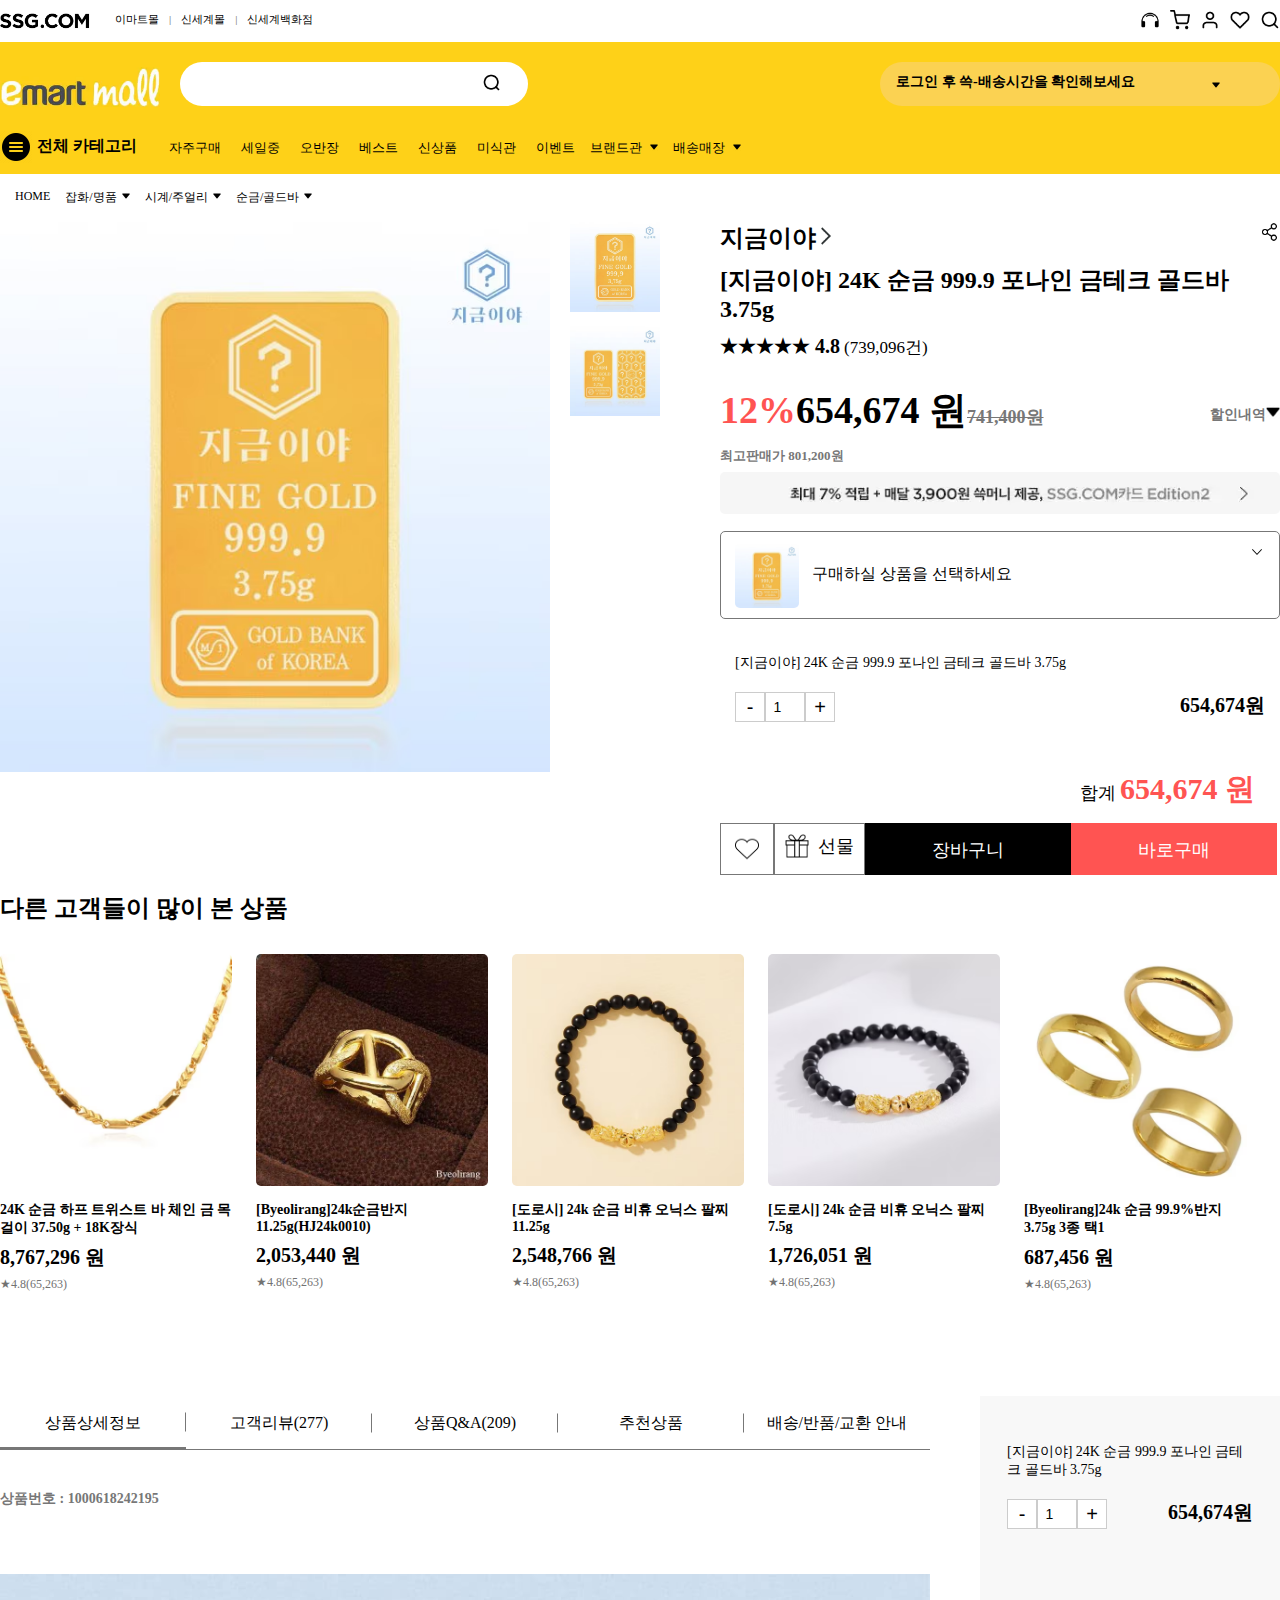
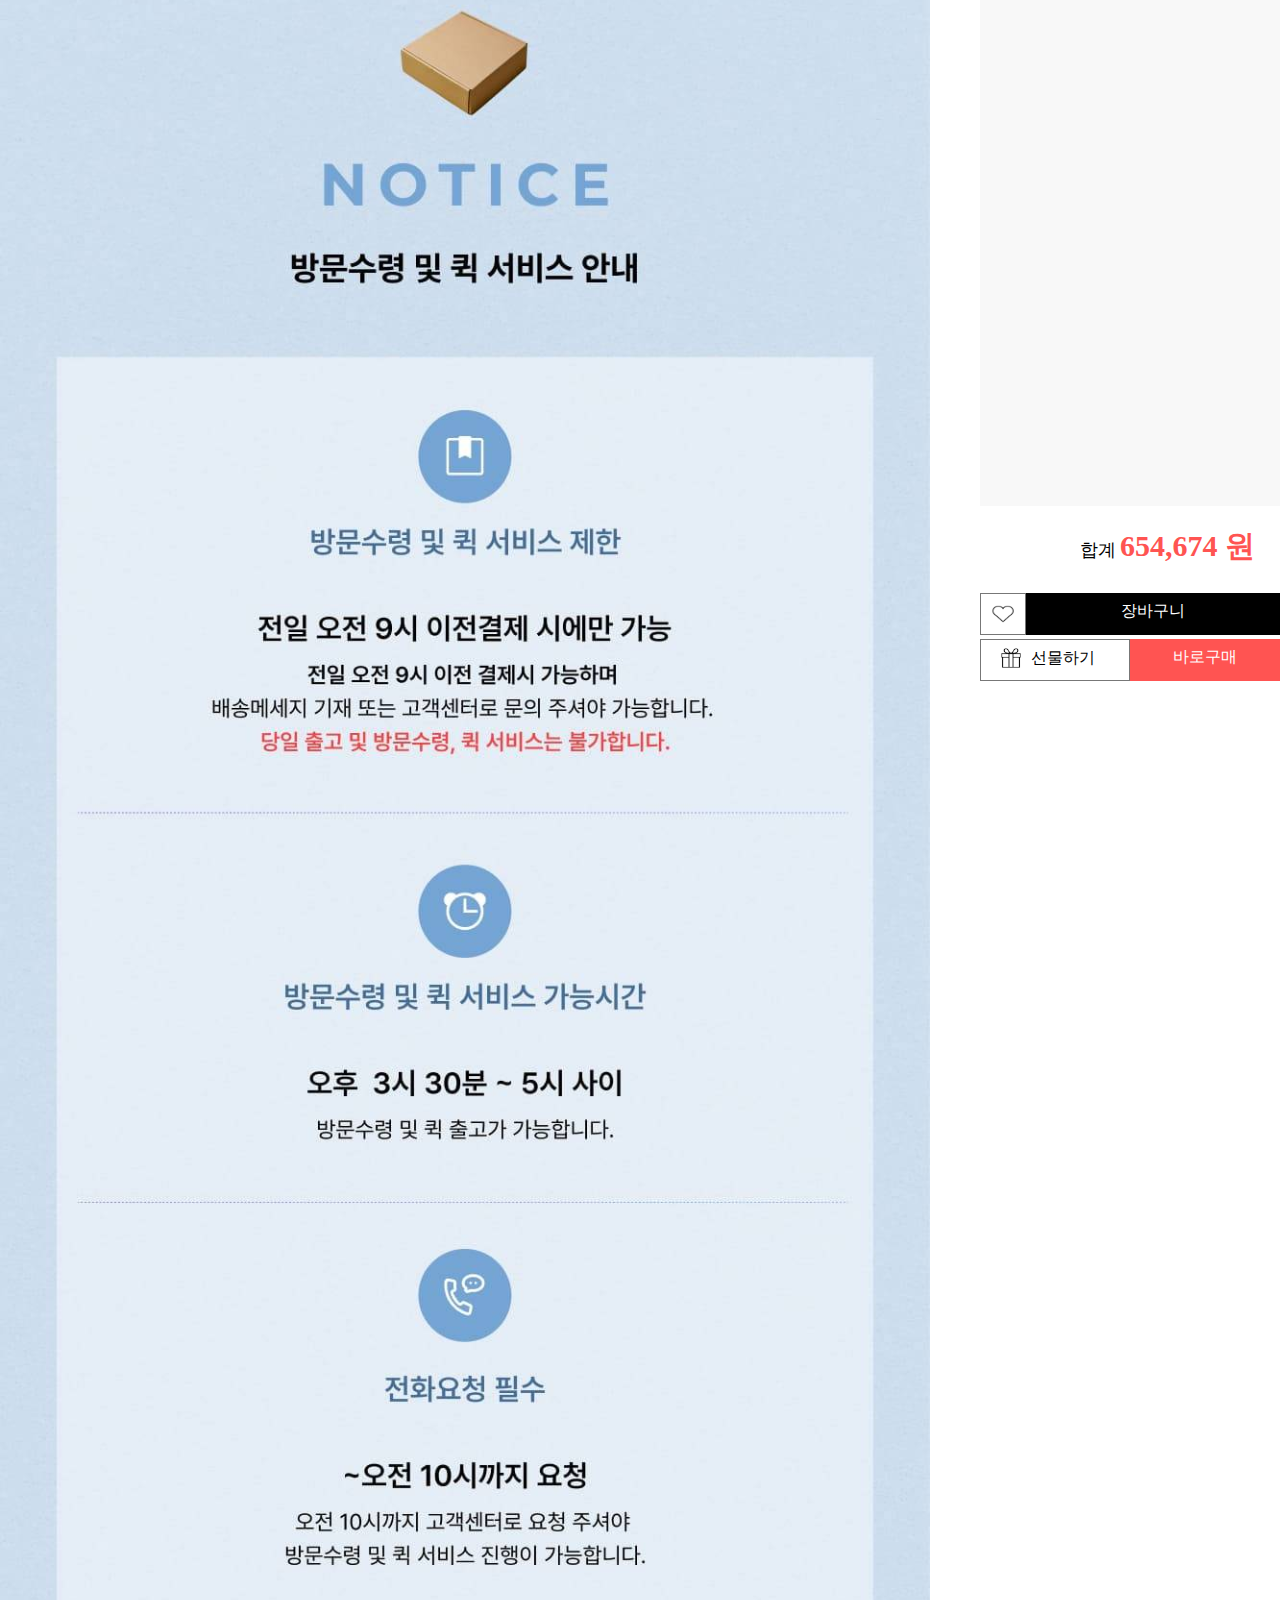
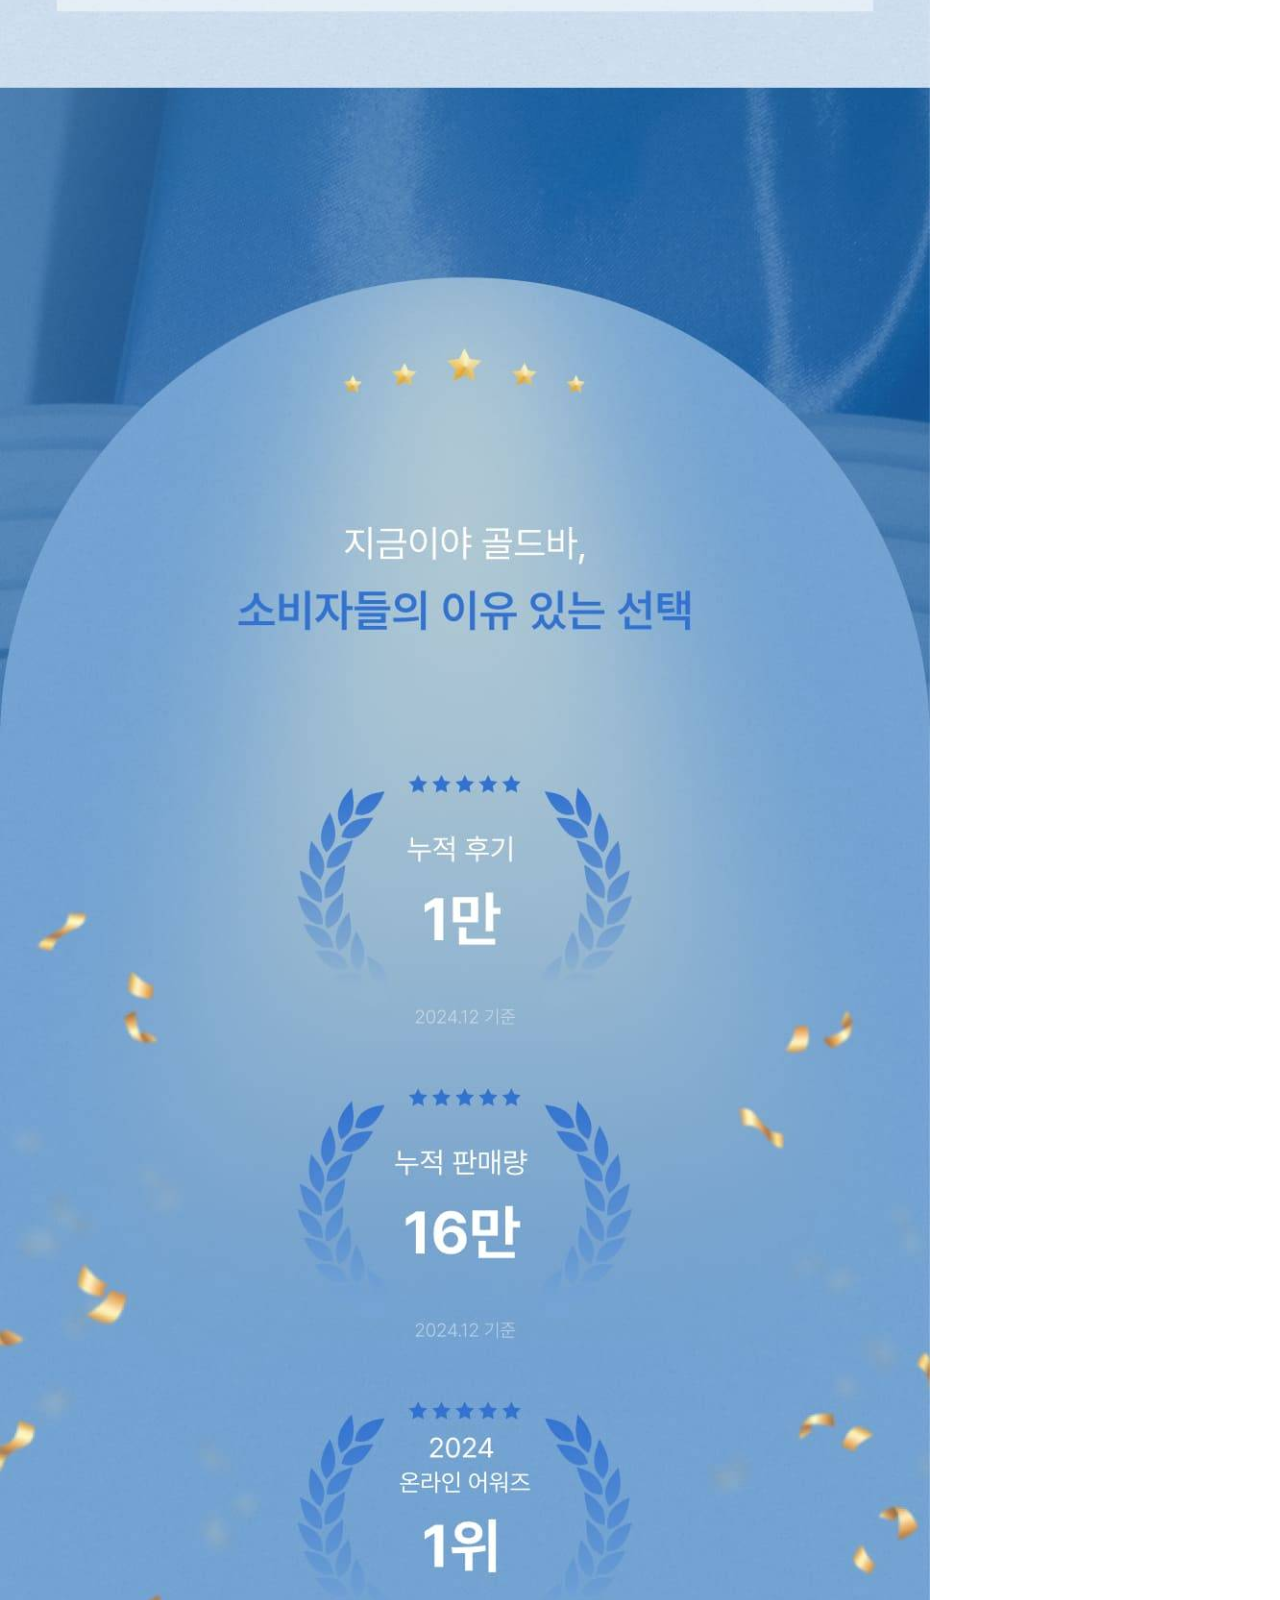
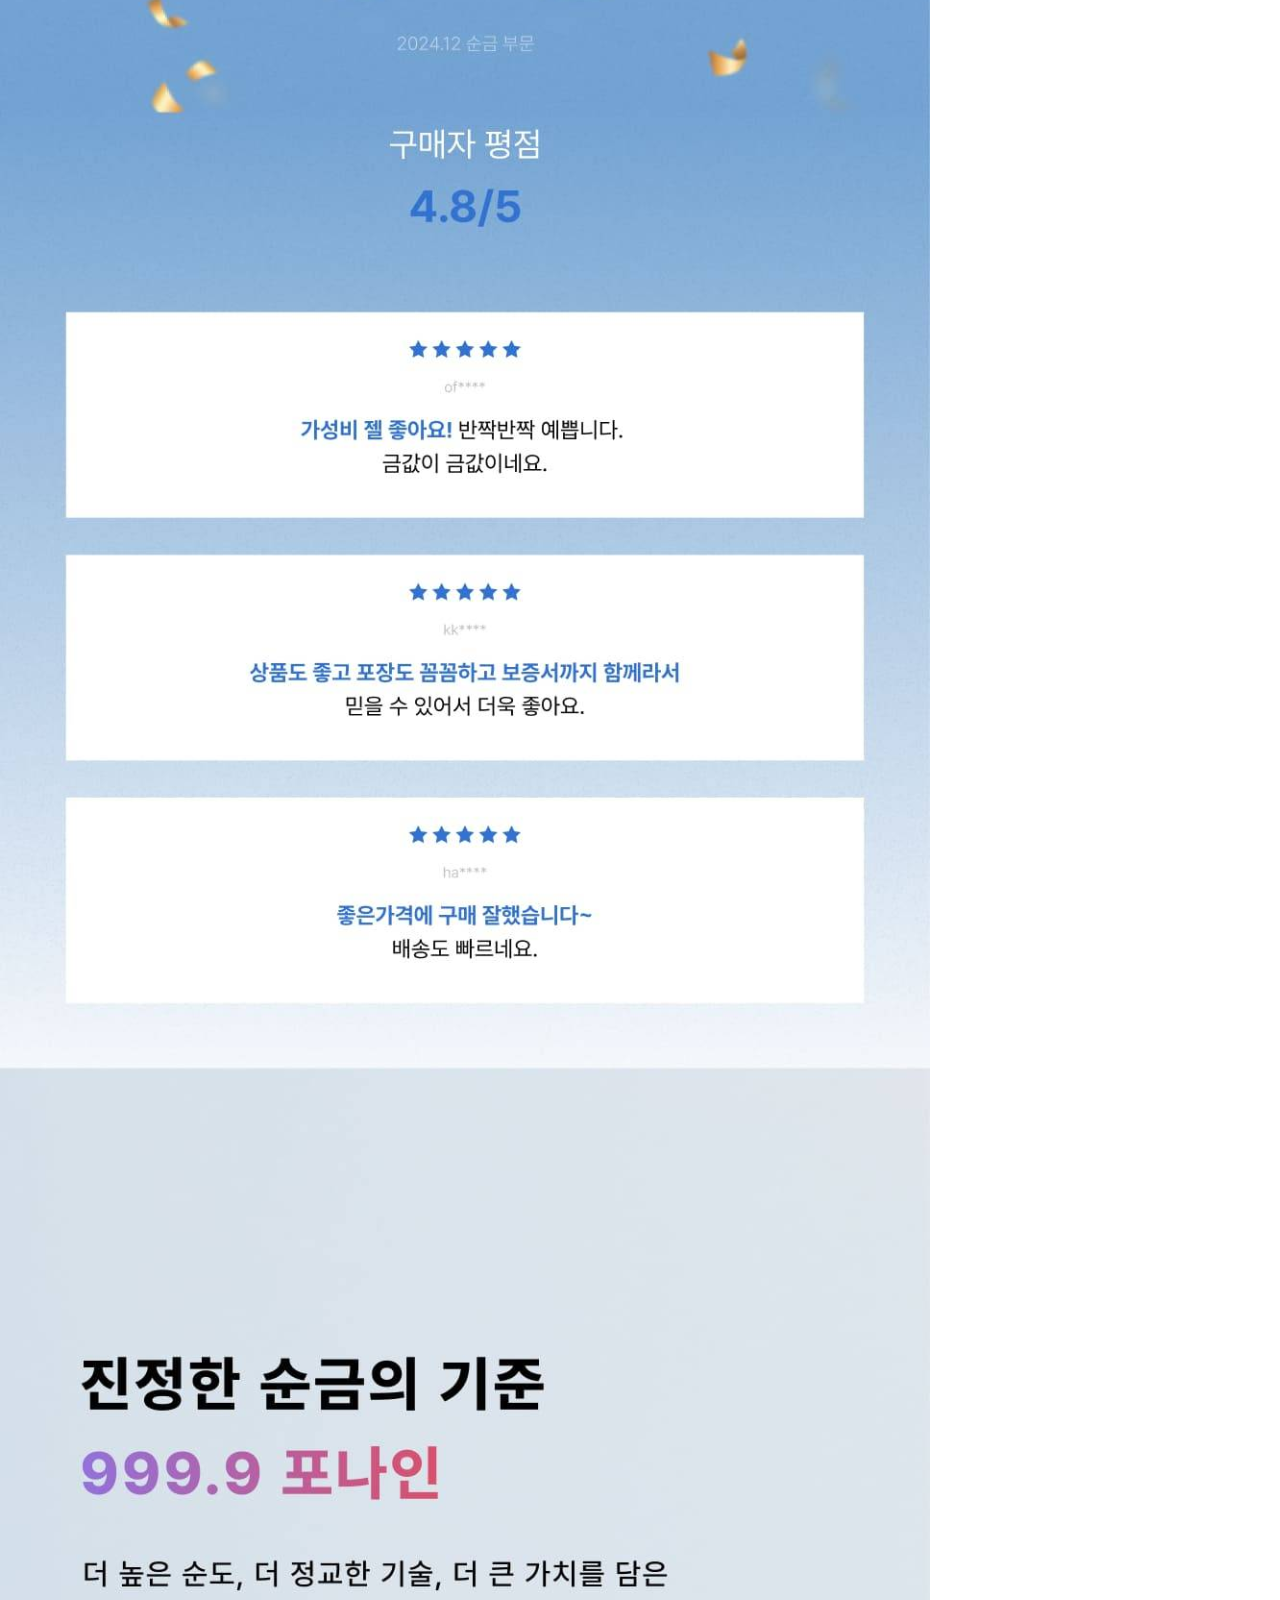
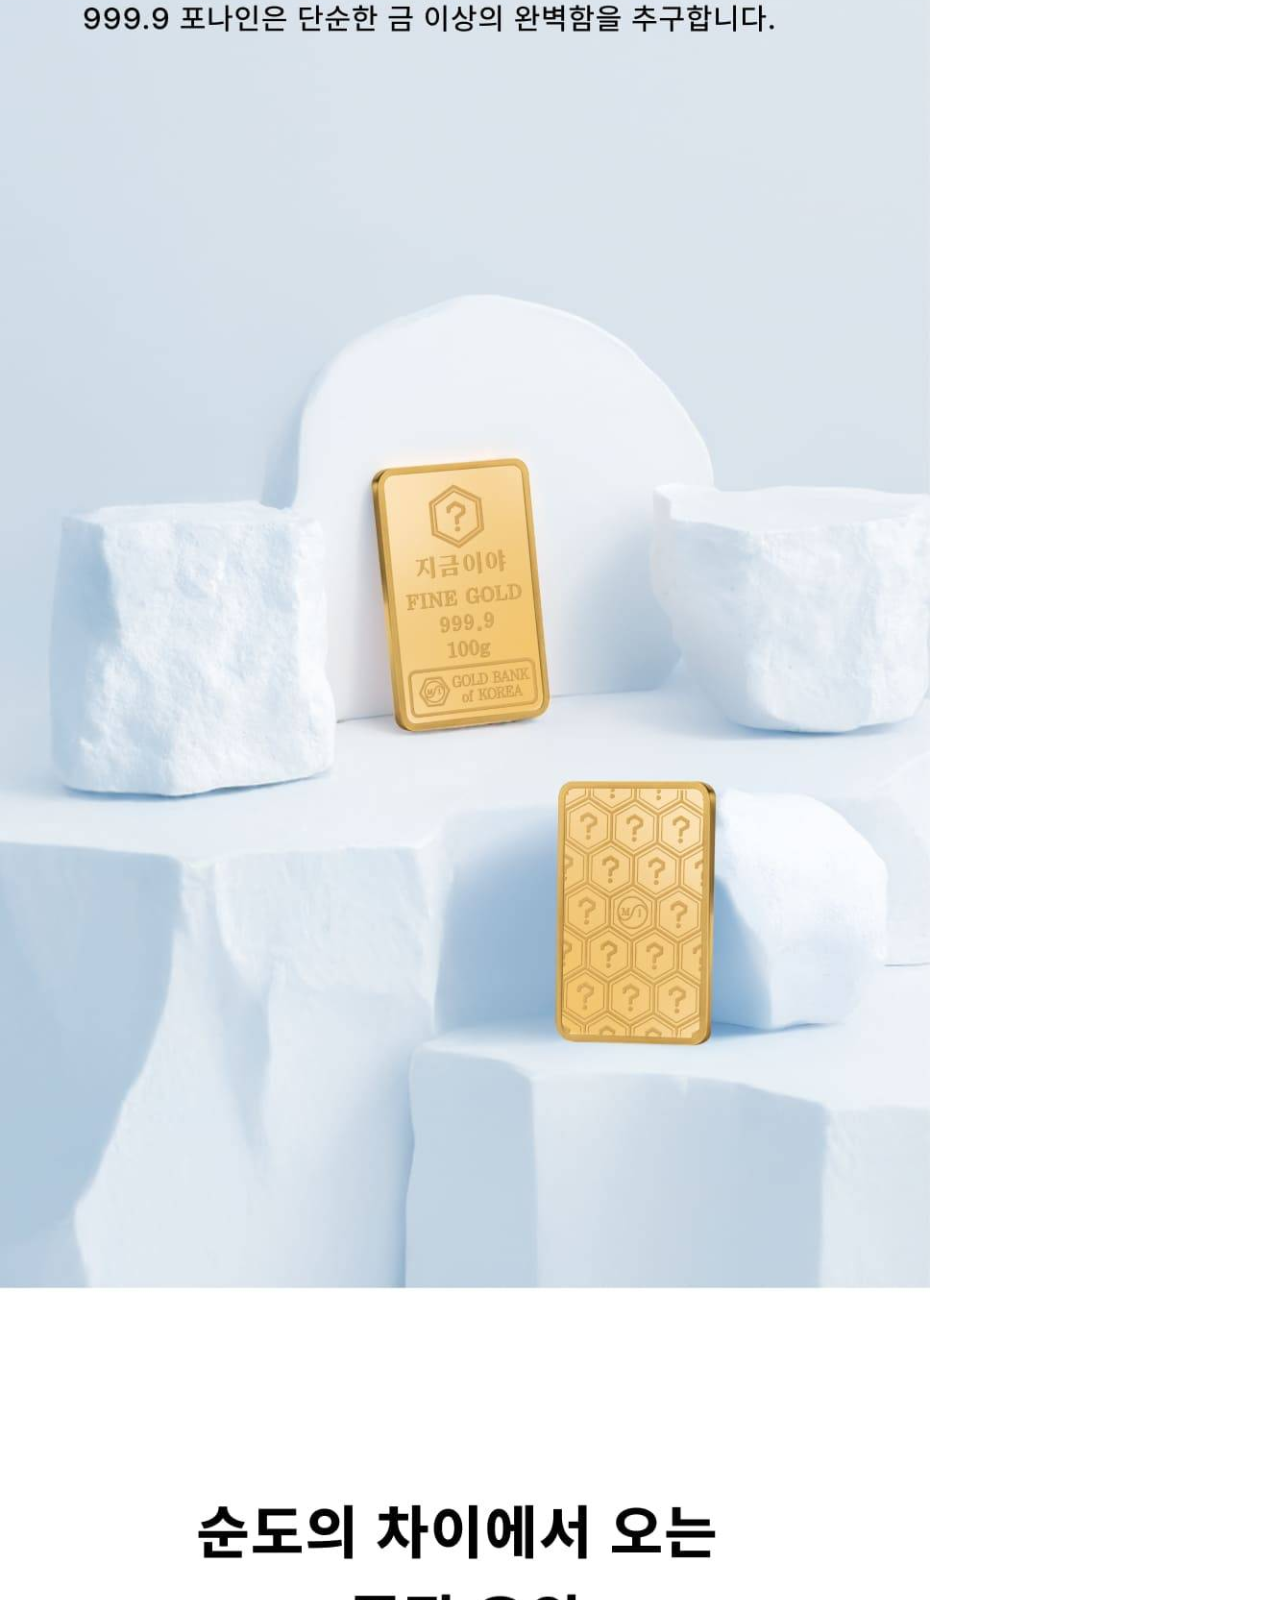
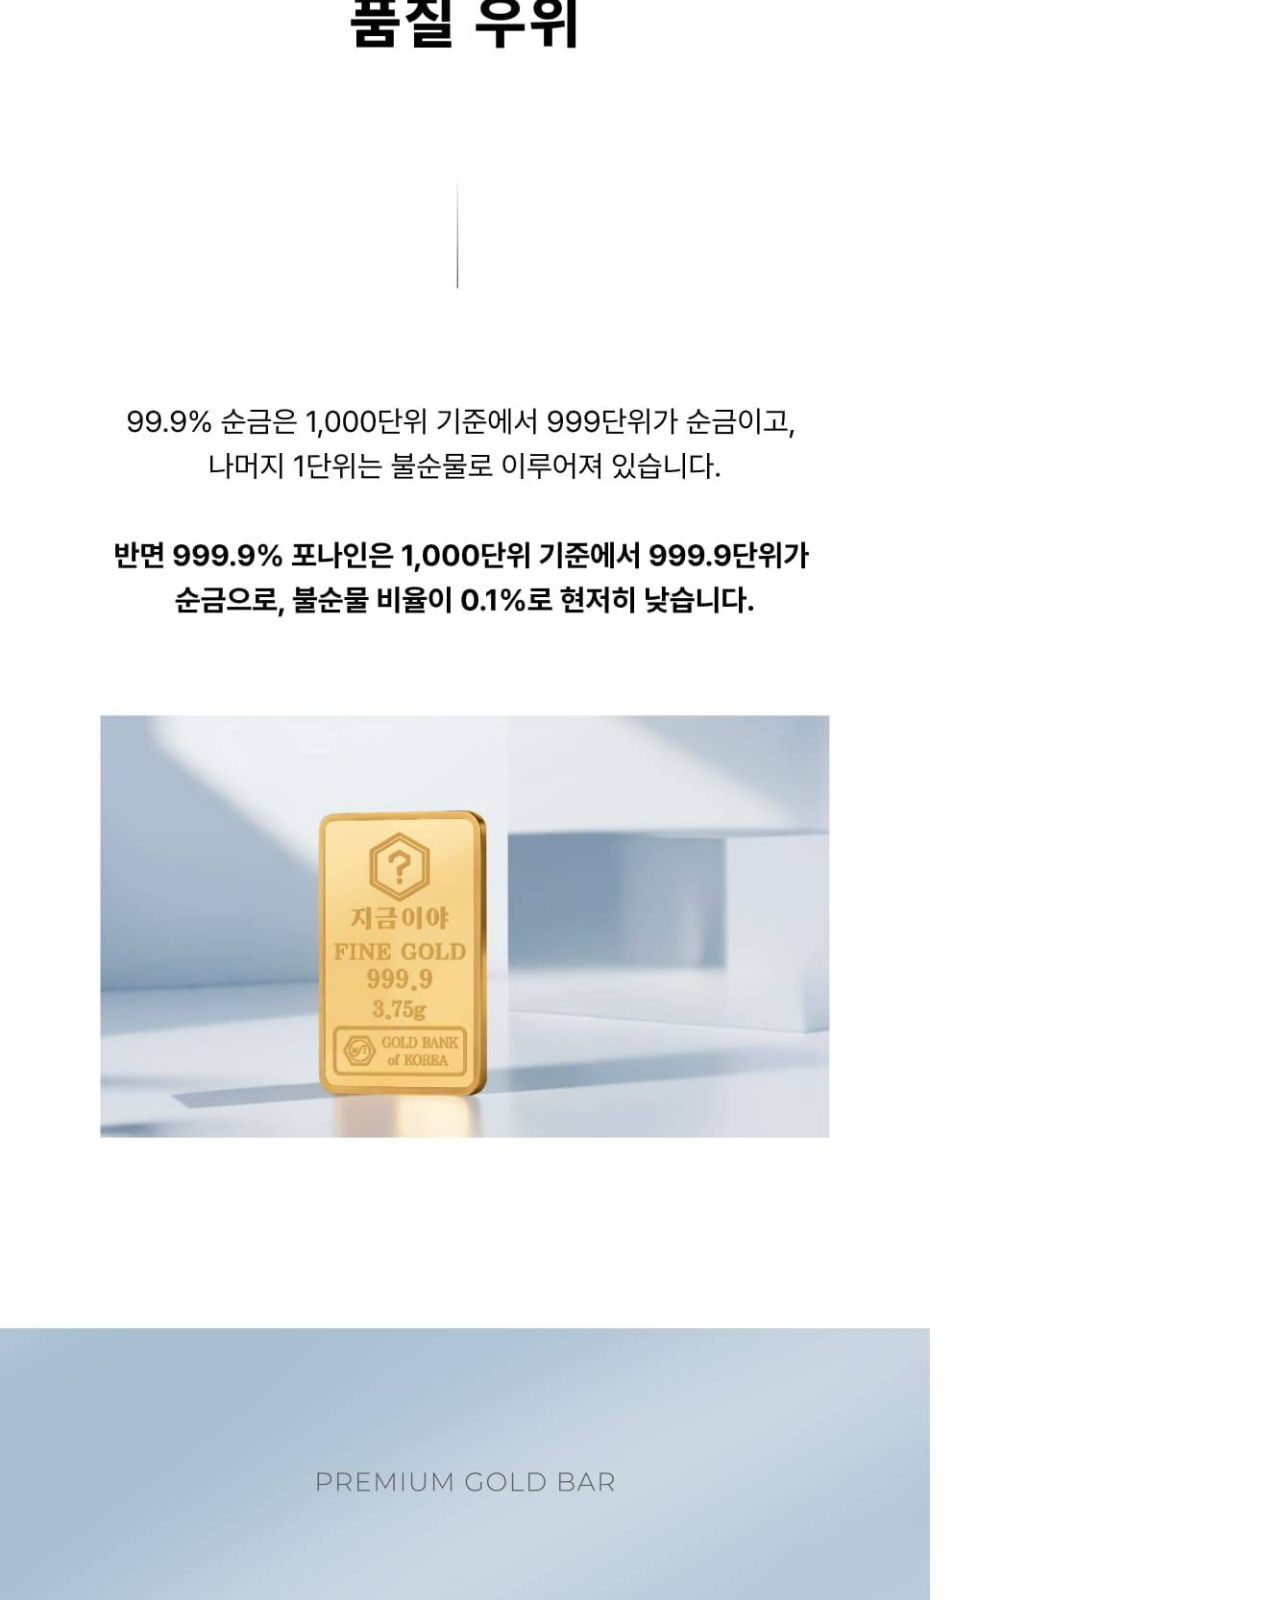
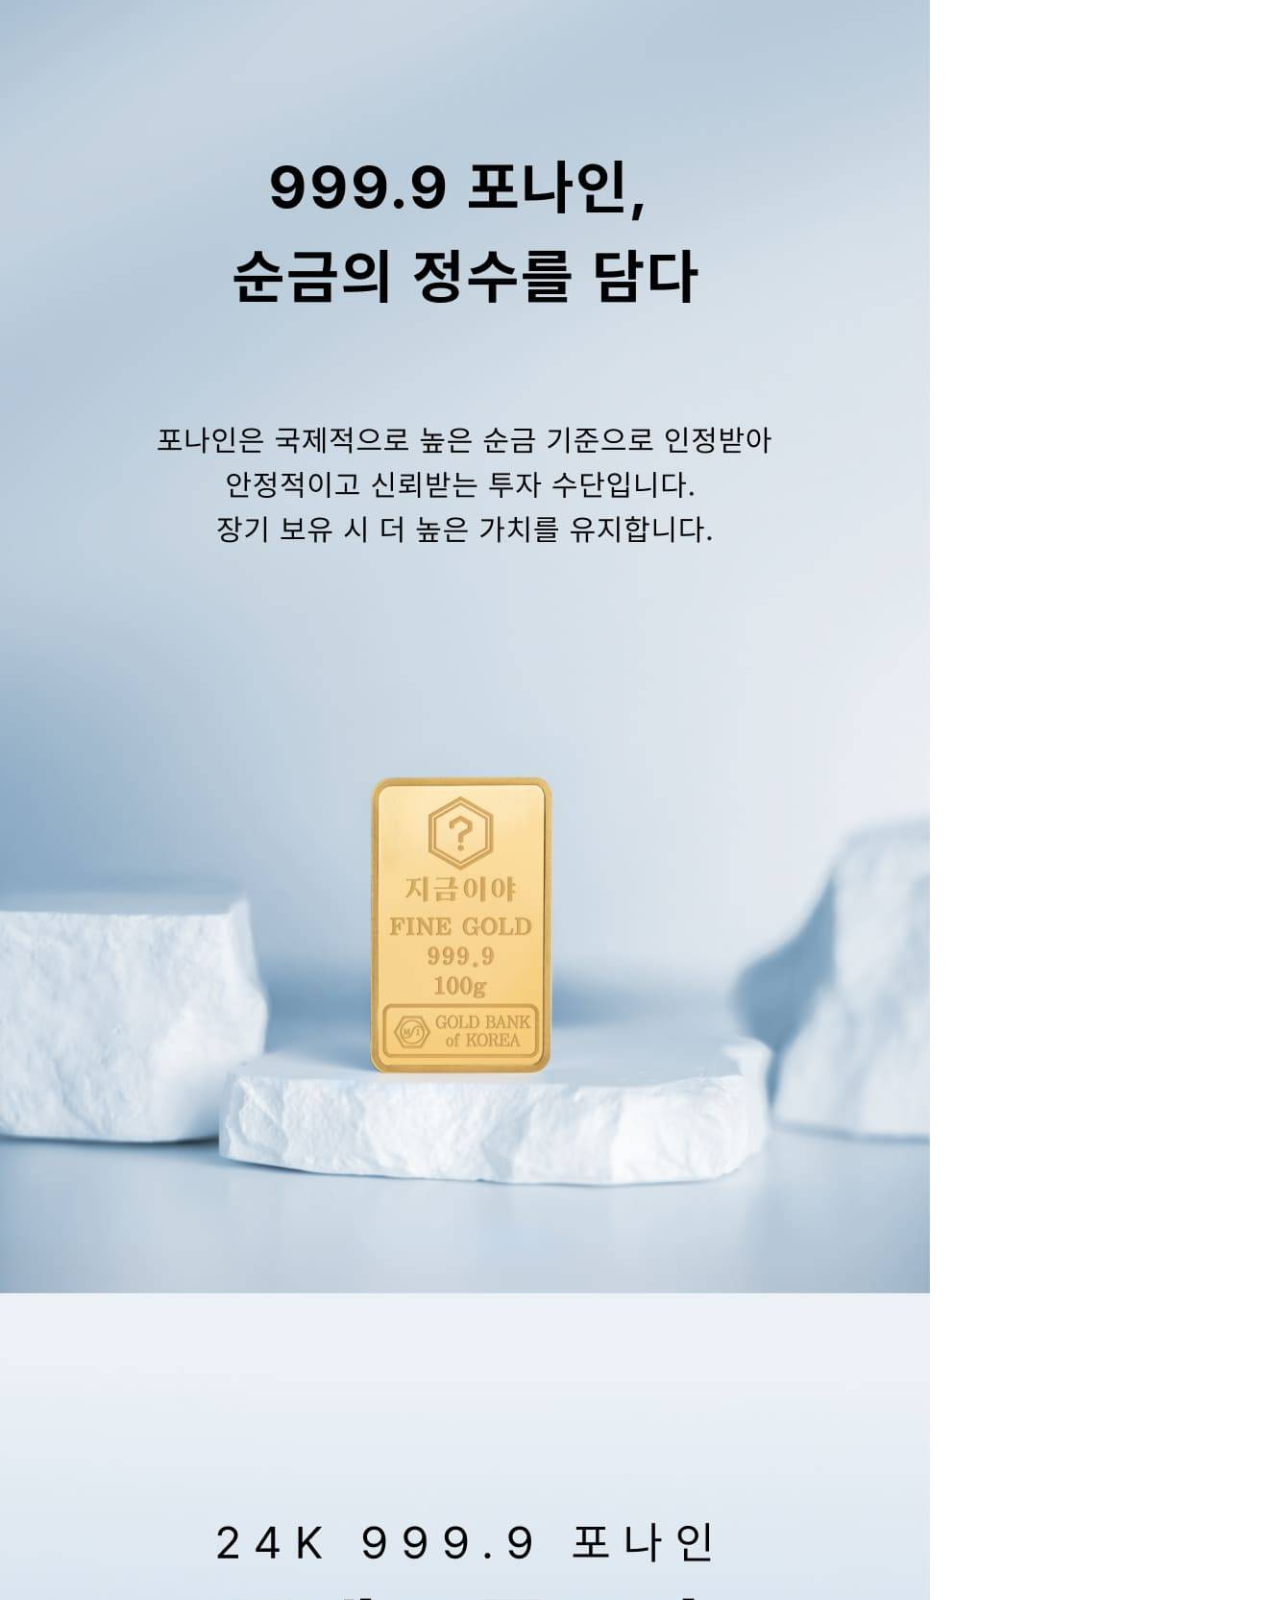
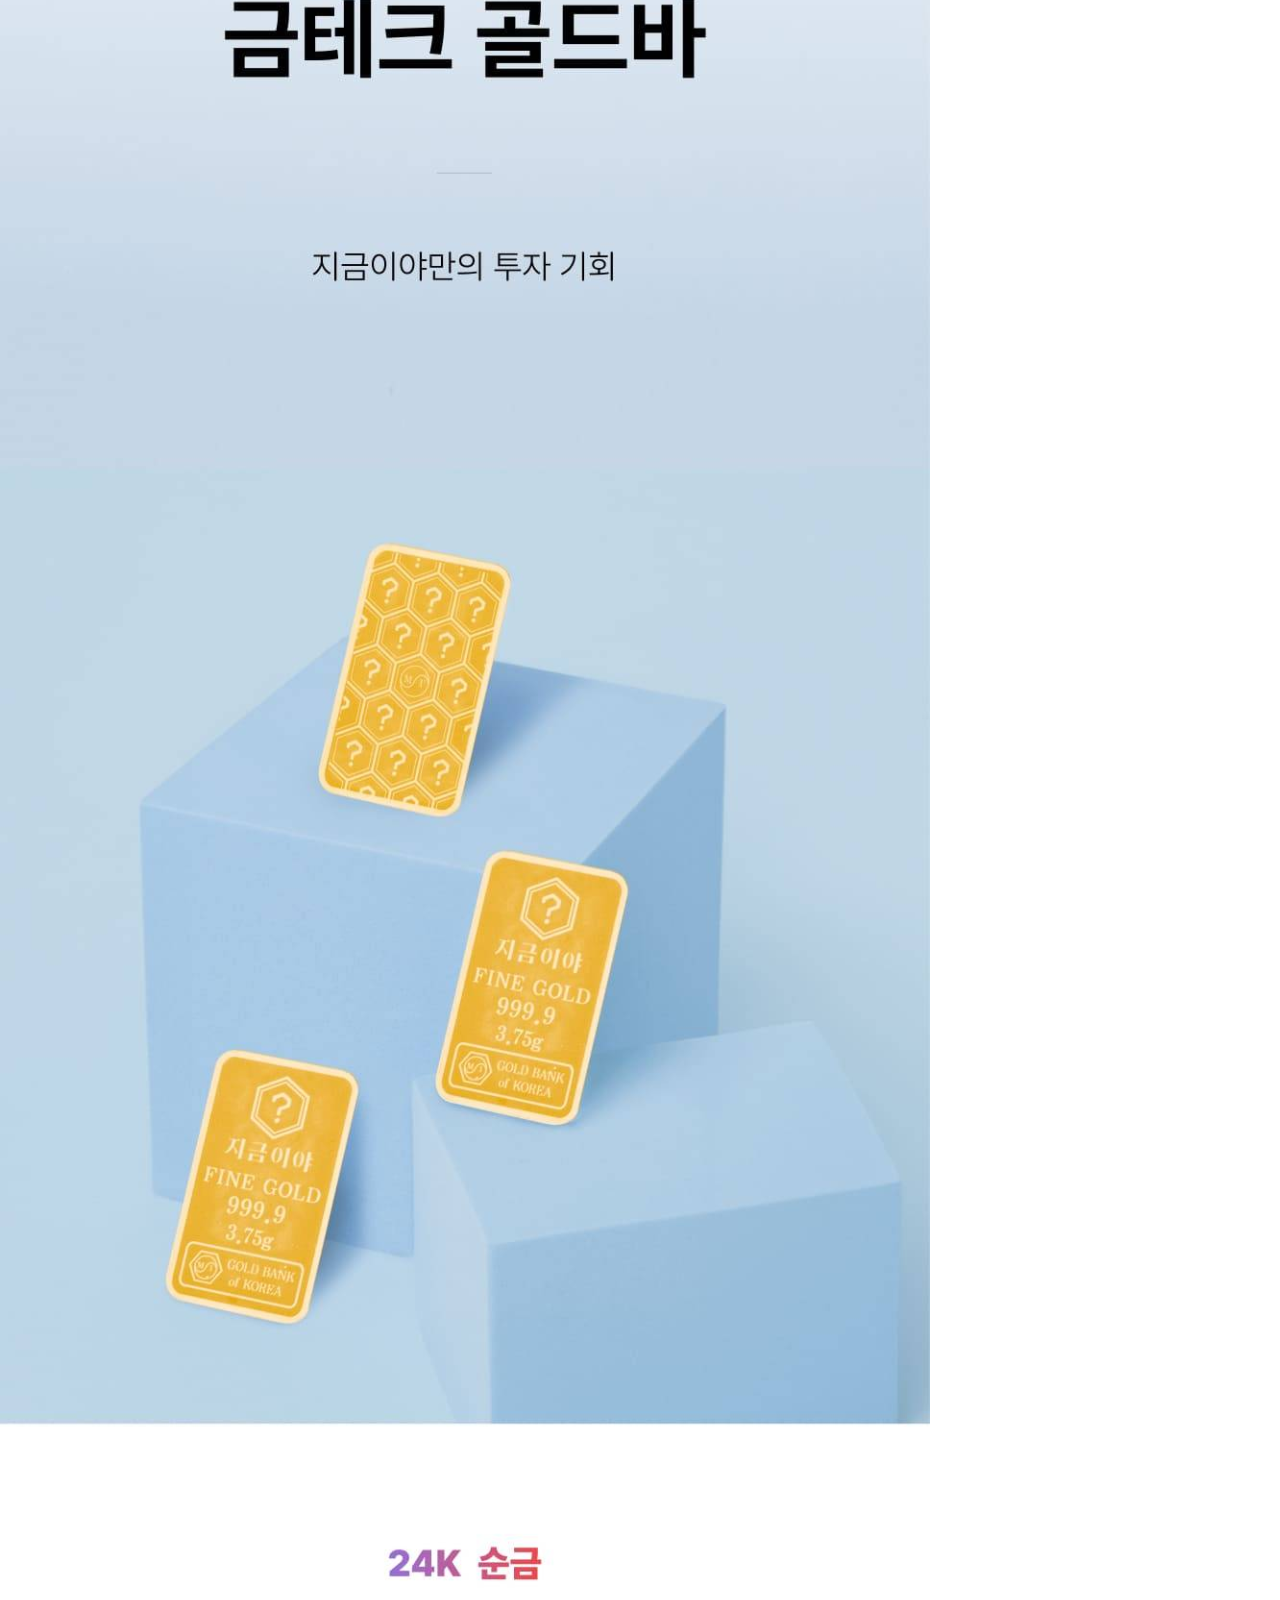
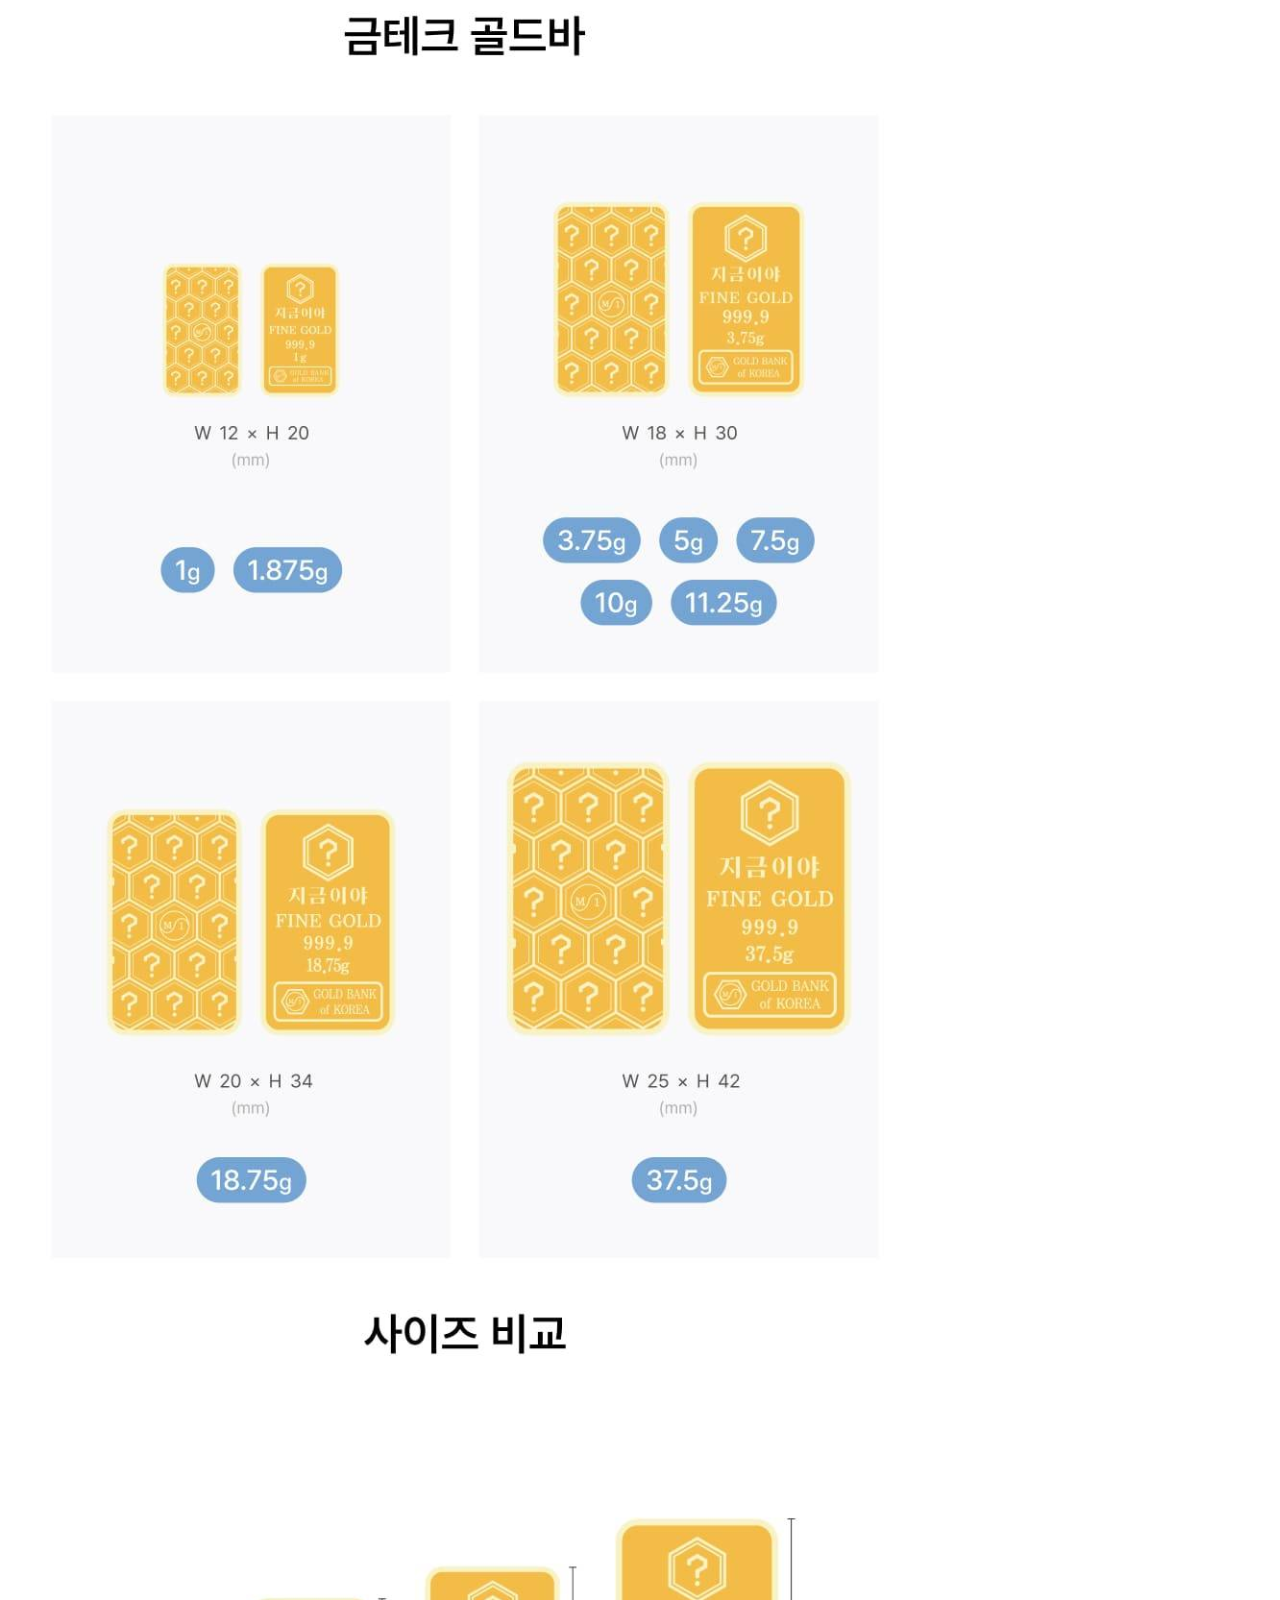
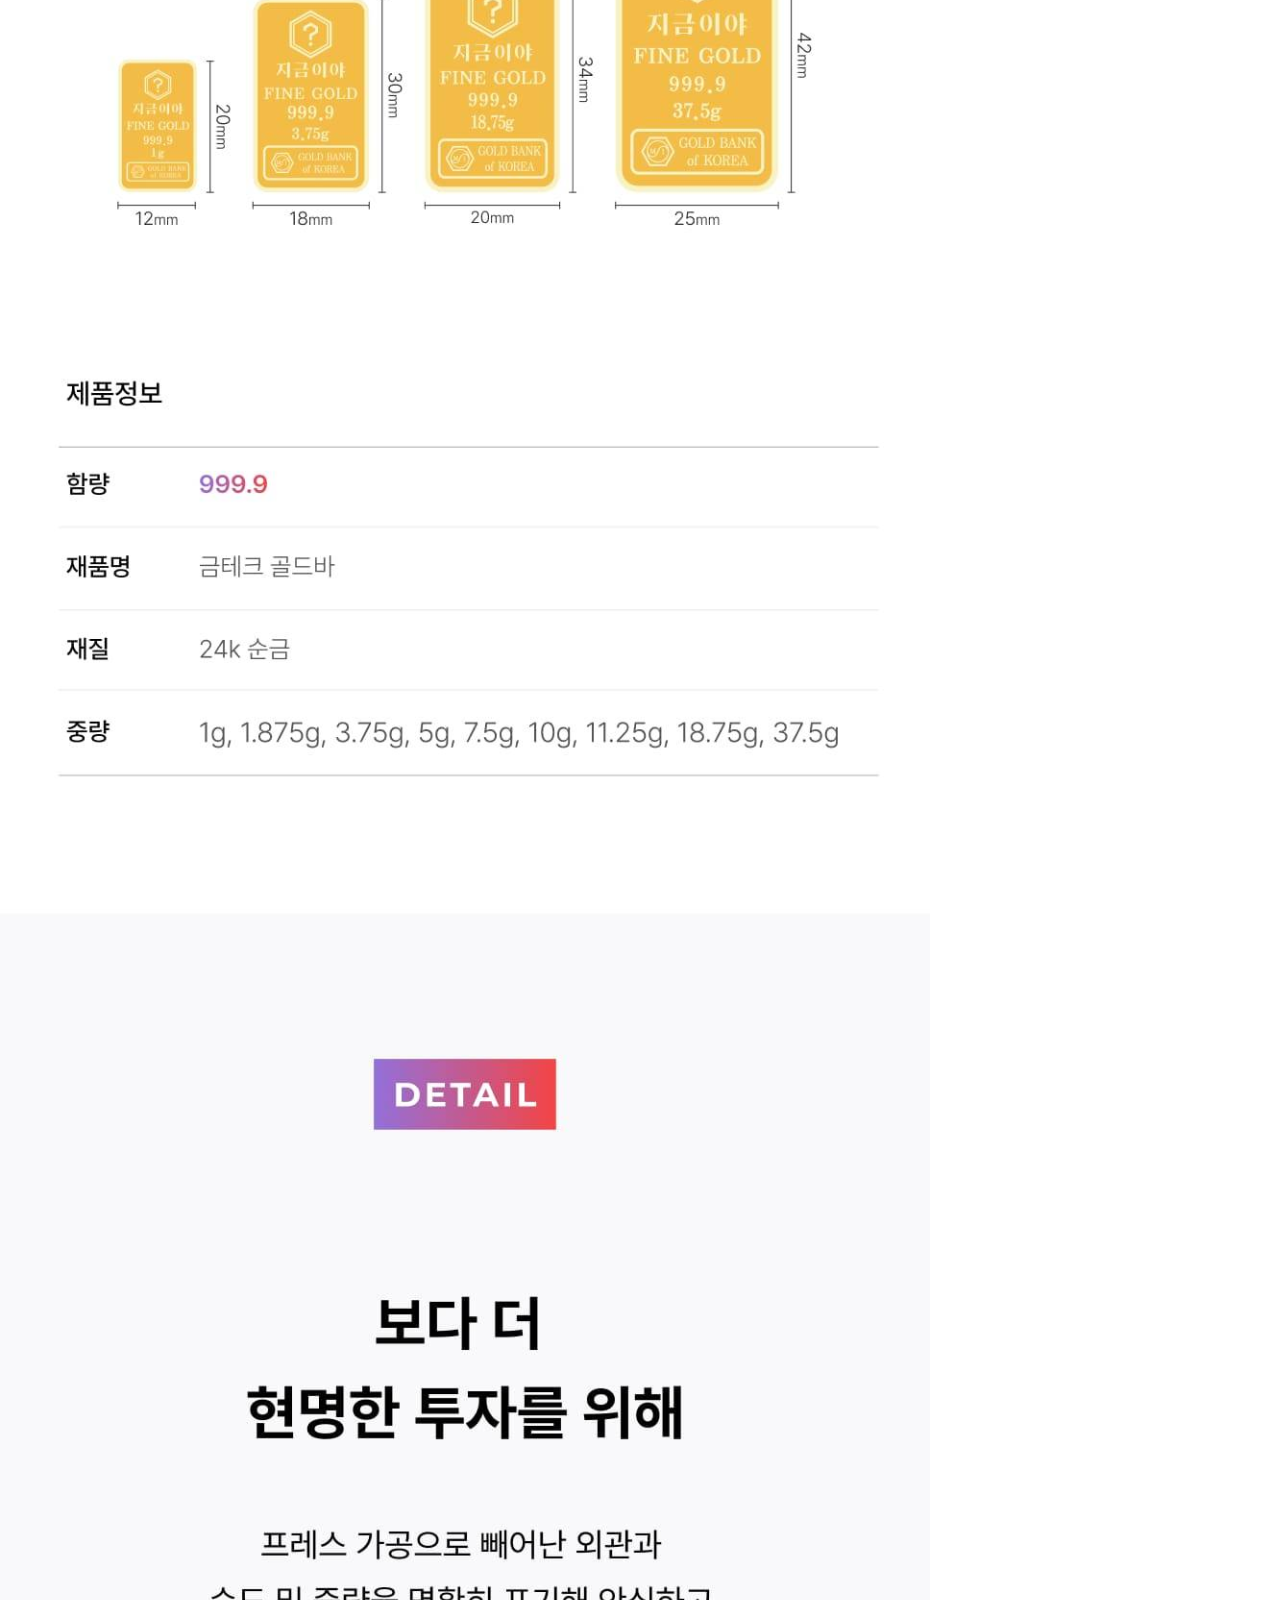
==== sub.html @ 857b20de "0407_edit" ====
<!DOCTYPE html>
<html lang="en">

<head>
    <meta charset="UTF-8" />
    <meta name="viewport" content="width=device-width, initial-scale=1.0" />
    <title>Document</title>
    <link rel="stylesheet" href="css/reset.css">
    <link rel="stylesheet" href="css/common.css">
    <link rel="stylesheet" href="css/sub.css">
</head>

<body>
    <header>
        <div id="first_box">
            <a href="#">
                <img src="img/ssg_logo.png" alt="ssg_logo">
            </a>
            <ul>
                <li class="addDivider"><a href="#">이마트몰</a></li>
                <li class="addDivider"><a href="#">신세계몰</a></li>
                <li><a href="#">신세계백화점</a></li>
            </ul>
            <div class="iconbox">
                <img class="icon" src="img/search.webp" alt="1" />
                <img class="icon" src="img/heart.webp" alt="2" />
                <img class="icon" src="img/user.webp" alt="3" />
                <img class="icon" src="img/cart.webp" alt="4" />
                <img class="icon" src="img/headphone.webp" alt="5" />
            </div>
        </div>

        <div id="search">
            <div class="search_box">
                <div class="search_logo">
                    <img src="img/logo.png" alt="logo" />
                </div>
                <form>
                    <fieldset id="search">
                        <input type="text" name="search" />
                        <button type="submit" class="search_btn">
                            <img src="img/search.webp" alt="" />
                        </button>
                    </fieldset>
                </form>
                <fieldset id="delivery">
                    <div>
                        <span>로그인 후 쓱-배송시간을 확인해보세요</span>
                        <button>
                            <img src="img/next.webp" alt="" />
                        </button>
                    </div>
                </fieldset>
            </div>
        </div>
        <nav>
            <div id="catagory">
                <div class="cata_btn">
                    <img src="img/menu.png" alt="" />
                    <p><a href="#">전체 카테고리</a></p>
                </div>
                <ul>
                    <li><a href="#">자주구매</a></li>
                    <li><a href="#">세일중</a></li>
                    <li><a href="#">오반장</a></li>
                    <li><a href="#">베스트</a></li>
                    <li><a href="#">신상품</a></li>
                    <li><a href="#">미식관</a></li>
                    <li><a href="#">이벤트</a></li>

                    <a href="#">
                        <div class="brandStore">
                            <p>브랜드관</p>
                            <img src="img/next.webp" alt="down">
                        </div>
                    </a>
                    <a href="#">
                        <div class="deliveryStore">
                            <p>배송매장</p>
                            <img src="img/next.webp" alt="down">
                        </div>
                    </a>
                </ul>
            </div>
        </nav>
    </header>

    <!-- sub-main -->
    <div id="sub">
        <div id="subMenu">
            <ul>
                <li><a href="#">HOME</a></li>
                <li>
                    <a href="#">
                        <div class="dep1">
                            <p>잡화/명품</p>
                            <img src="img/next.webp" alt="down">
                        </div>
                    </a>
                </li>
                <li>
                    <a href="#">
                        <div class="dep2">
                            <p>시계/주얼리</p>
                            <img src="img/next.webp" alt="down">
                        </div>
                    </a>
                </li>
                <li>
                    <a href="#">
                        <div class="dep3">
                            <p>순금/골드바</p>
                            <img src="img/next.webp" alt="down">
                        </div>
                    </a>
                </li>
            </ul>
        </div>
        <div id="contents">
            <div id="buyInfo">
                <div id="product">
                    <img class="mainImg" src="img/product-1.avif" alt="gold_1">
                    <div class="subImgBox">
                        <img class="subImg" src="img/product-1.avif" alt="gold_2">
                        <img class="subImg" src="img/product-2.avif" alt="gold_3">
                    </div>
                </div>
                <div id="context">
                    <!-- <div class="line1">
                        <div>
                            <span class="obanjang">오반장</span>
                        </div>
                        <div>
                            <span class="buyCnt">4200개 구매중
                                <img src="img/info.webp" alt="info">
                            </span>
                        </div>
                    </div> -->
                    <h2 class="h2">
                        <div class="store">
                            <span>지금이야<img class="arrow_ilnk" src="img/right.webp" alt="right"></span>
                            <p>[지금이야] 24K 순금 999.9 포나인 금테크 골드바 3.75g</p>
                        </div>
                        <img class="share_ilnk" src="img/share.webp" alt="share">
                    </h2>
                    <div class="line4">
                        <span class="rating">★★★★★ 4.8</span>
                        <span class="text">(739,096건)</span>
                    </div>
                    <!-- <div class="line5">
                        <span>원산지 : 상세설명 참조</span>
                    </div> -->
                    <div class="price">
                        <span class="curruntPrice">654,674 원</span>
                        <span class="saleInfo">할인내역<img src="img/next.webp" alt=""></span>
                        <span class="highPrice">최고판매가 801,200원</span>

                    </div>
                    <div class="point">
                        <img src="img/point.webp" alt="point">
                    </div>
                    <div class="pSelect">
                        <img class="product" src="img/product-1.avif" alt="product">
                        <span>구매하실 상품을 선택하세요</span>
                        <img class="arrowDown" src="img/arrow-down.webp" alt="down">
                    </div>
                    <div class="orderSectionBox">
                        <p>[지금이야] 24K 순금 999.9 포나인 금테크 골드바 3.75g</p>
                        <div class="orderSection">
                            <div class="orderCounter">
                                <button class="cntBox" type="button">-</button>
                                <input type="number" name="orderCnt" value="1" min="1">
                                <button class="cntBox" type="button">+</button>
                            </div>
                            <span class="orderPrice">654,674원</span>
                        </div>
                    </div>
                    <div class="buyPriceBox">
                        <div class="buyPrice">
                            <span class="total">합계</span>
                            <span class="won">654,674 원</span>
                        </div>
                    </div>
                    <ul class="btns">
                        <li class="heart">
                            <img src="img/heart-1.webp" alt="heart">
                        </li>
                        <li class="gift">
                            <img src="img/gift.webp" alt="gift">
                            <span>선물</span>
                        </li>
                        <li class="cart">
                            <span>장바구니</span>
                        </li>
                        <li class="buyNow">
                            <span>바로구매</span>
                        </li>
                    </ul>
                </div>
            </div>
            <div id="adProduct">
                <div class="title">
                    <h2>다른 고객들이 많이 본 상품</h2>
                </div>
                <div class="box">
                    <div class="img_box">
                        <a href="#">
                            <img src="img/adproduct-1.avif" alt="product_img" /></a>
                    </div>
                    <p class="disc"><a href="#">24K 순금 하프 트위스트 바 체인 금 목걸이 37.50g + 18K장식</a></p>
                    <p class="price">8,767,296 원</p>
                    <p class="rating">★4.8(65,263)</p>
                </div>
                <div class="box">
                    <div class="img_box">
                        <a href="#">
                            <img src="img/adproduct-2.avif" alt="product_img" /></a>
                    </div>
                    <p class="disc"><a href="#">[Byeolirang]24k순금반지 11.25g(HJ24k0010)</a></p>
                    <p class="price">2,053,440 원</p>
                    <p class="rating">★4.8(65,263)</p>
                </div>
                <div class="box">
                    <div class="img_box">
                        <a href="#">
                            <img src="img/adproduct-3.avif" alt="product_img" /></a>
                    </div>
                    <p class="disc"><a href="#">[도로시] 24k 순금 비휴 오닉스 팔찌 11.25g</a></p>
                    <p class="price">2,548,766 원</p>
                    <p class="rating">★4.8(65,263)</p>
                </div>
                <div class="box">
                    <div class="img_box">
                        <a href="#">
                            <img src="img/adproduct-4.avif" alt="product_img" /></a>
                    </div>
                    <p class="disc"><a href="#">[도로시] 24k 순금 비휴 오닉스 팔찌 7.5g</a></p>
                    <p class="price">1,726,051 원</p>
                    <p class="rating">★4.8(65,263)</p>
                </div>
                <div class="box">
                    <div class="img_box">
                        <a href="#">
                            <img src="img/adproduct-5.avif" alt="product_img" /></a>
                    </div>
                    <p class="disc"><a href="#">[Byeolirang]24k 순금 99.9%반지 3.75g 3종 택1</a></p>
                    <p class="price">687,456 원</p>
                    <p class="rating">★4.8(65,263)</p>
                </div>
            </div>
            <div id="productInfo">
                <div id="leftBox">
                    <div class="tabBar">
                        <ul class="tab">
                            <li class="menuItem itemFirst">상품상세정보</li>
                            <li class="menuItem">고객리뷰(277)</li>
                            <li class="menuItem">상품Q&A(209)</li>
                            <li class="menuItem">추천상품</li>
                            <li class="menuItem">배송/반품/교환 안내</li>
                        </ul>
                    </div>
                    <div class="productNum">
                        <p>상품번호 : 1000618242195</p>
                    </div>
                    <div id="productDetail">
                        <img src="img/product_detail_1.jpg" alt="product_detail">
                    </div>
                </div>
                <div id="aside">
                    <div class="boxTop">
                        <div class="orderSectionBox">
                            <p>[지금이야] 24K 순금 999.9 포나인 금테크 골드바 3.75g</p>
                            <div class="orderSection">
                                <div class="orderCounter">
                                    <button class="cntBox" type="button">-</button>
                                    <input type="number" name="orderCnt" value="1" min="1">
                                    <button class="cntBox" type="button">+</button>
                                </div>
                                <span class="orderPrice">654,674원</span>
                            </div>
                        </div>
                    </div>
                    <div class="boxBottom">
                        <div class="totalPriceBox">
                            <div class="totalPrice">
                                <span class="total">합계</span>
                                <span class="won">654,674 원</span>
                            </div>
                        </div>
                        <div>
                            <ul>
                                <li class="btnLine1">
                                    <img src="img/heart-1.webp" alt="heart">
                                    <span class="cart">장바구니</span>
                                </li>
                            </ul>
                            <ul>
                                <li class="btnLine2">
                                    <img src="img/gift.webp" alt="gift">
                                    <span>선물하기</span>
                                </li>
                                <li><span class="buyNow">바로구매</span></li>
                            </ul>
                        </div>
                    </div>
                </div>
            </div>
        </div>
        <footer>
            <div class="supportBox">
                <div class="support">
                    <ul>
                        <li>회사소개</li>
                        <li class="divider">|</li>
                        <li>개인정보처리방침</li>
                        <li class="divider">|</li>
                        <li>이용약관</li>
                        <li class="divider">|</li>
                        <li>청소년 보호방침</li>
                        <li class="divider">|</li>
                        <li>지식재산권센터</li>
                        <li class="divider">|</li>
                        <li>입점상담</li>
                        <li class="divider">|</li>
                        <li>이마트점포 입점상담</li>
                        <li class="divider">|</li>
                        <li>광고신청</li>
                    </ul>
                    <select>
                        <option>신세계그룹</option>
                        <option>신세계포인트</option>
                        <option>신세계백화점</option>
                        <option>이마트</option>
                        <option>이마트 트레이더스</option>
                        <option>이마트 에브리데이</option>
                        <option>이마트24</option>
                        <option>신세계TV 쇼핑</option>
                        <option>프리미엄 아웃렛</option>
                        <option>스타필드</option>
                    </select>
                </div>
            </div>
            <div class="footer_box">
                <span>(주) 에스에스지닷컴</span>
                <div>
                    <img src="img/headphone.webp" alt="">
                    <span class="contact">1577-3419</span>
                    <button type="submit">전화문의 전 클릭</button>
                    <button type="submit">1:1 고객센터톡</button>
                    <span>고객센터/전자금융거래분쟁처리</span>
                    <p>대표자: 최훈학 서울특별시 영등포구 영신로34길 30 사업자등록번호: 870-88-01143 통신판매업 신고번호: 제2025-서울영등포-0509호</p>
                    <p>개인정보보호책임자: 김우진 Fax: 02-2068-7118 ssg@ssg.com</p>
                    <button type="submit">사업자 정보확인</button>
                    <button type="submit">소비자 분쟁해결 기준</button>
                </div>
            </div>
        </footer>
</body>

</html>
---- css/common.css ----
@charset "utf-8";
header {
  width: 100%;
  height: 174px;
  /* background-color: gray; */
  margin: 0 auto;
}
header #first_box {
  width: 1280px;
  height: 42px;
  background-color: white;
  margin: 0 auto;
}
header .left_box {
  width: 400px;
  height: 20px;
  /* background-color: rgb(0, 247, 255); */
  float: left;
  margin: 10px 0 0 0px;
}
header a > img {
  width: 90px;
  height: 42px;
  float: left;
}
#first_box > ul {
  float: left;
  margin: 12px 0 0 15px;
}
#first_box > ul > li {
  font-size: 11px;
  text-align: center;
  float: left;
  margin: 0 0 0 10px;
}
#first_boxMenu > ul > li > a {
  color: #666;
}
#first_box > ul > li > a:hover {
  color: black;
  font-weight: bold;
}
.addDivider > a::after {
  content: "|";
  font-size: 11px;
  color: #666;
  margin: 0 0 0 10px;
}
.iconbox {
  width: 250px;
  height: 20px;
  /* background-color: rgb(0, 247, 255); */
  float: right;
  margin: 10px 0 0 0px;
}
.icon {
  width: 20px;
  height: 20px;
  /* background-color: rgb(212, 0, 99); */
  float: right;
  margin: 0 0 0 10px;
}
#search {
  width: 100%;
  height: 72px;
  background-color: #fed118;
  margin: 0 auto;
}
#search .search_box {
  width: 1280px;
  height: 56px;
  background-color: #fed118;
  margin: 0 auto;
  padding: 10px 0 0 0px;
  align-items: center;
}
#search .search_logo {
  width: 160px;
  height: 56px;
  background-color: #fed118;
  float: left;
}
#search .search_logo img {
  width: 160px;
  height: 40px;
  float: left;
  margin: 15px 0 0 0px;
}

#search fieldset#search {
  width: 320px;
  height: 44px;
  float: left;
  border: none;
  border-radius: 50px;
  padding: 6px 52px 6px 16px;
  background-color: white;
  margin: 10px 0 0 20px;
}
#search input {
  position: relative;
  width: 280px;
  height: 30px;
  border: none;
  float: left;
}
#search .search_btn {
  width: 32px;
  height: 32px;
  border-radius: 100%;
  border: none;
  background-color: rgb(255, 255, 255);
  position: absolute;
}
#search .search_btn img {
  width: 20px;
  height: 20px;
  color: white;
  border-radius: 100%;
  border: none;
}
#search fieldset#delivery {
  width: 400px;
  height: 44px;
  float: right;
  border: none;
  border-radius: 50px;
  padding: 6px 52px 6px 16px;
  background-color: #fbd252;
  margin: 10px 0 0 20px;
}
#search fieldset#delivery > div {
  margin: 4px 0 0 0px;
}
#search fieldset#delivery span {
  color: black;
  font-size: 14px;
  font-weight: bold;
}
#search fieldset#delivery button {
  width: 24px;
  height: 24px;
  background-color: #fbd252;
  float: right;
  border: none;
  margin: 0 auto;
}
#search fieldset#delivery button img {
  width: 8px;
  height: 8px;
  /* background-color: rgb(255, 231, 72); */
  margin: 0 auto;
}

nav {
  width: 100%;
  height: 60px;
  background-color: #fed118;
  float: left;
}
nav #catagory {
  width: 1280px;
  height: 60px;
  /* background-color: #008cff; */
  margin: 0 auto;
}
nav #catagory .cata_btn {
  width: 149px;
  height: 60px;
  /* background-color: #00ff4c; */
  float: left;
  padding: 17px 0 0 0px;
}

nav #catagory .cata_btn img {
  width: 32px;
  height: 32px;
  float: left;
}
/* nav #catagory .cata_btn button img {
  width: 20px;
  height: 20px;
  border: none;
} */
nav #catagory .cata_btn p {
  font-weight: bold;
  float: left;
  margin: 5px 5px;
}
nav ul {
  width: 650px;
  height: 60px;
  margin: 0 auto;
  float: left;
}
nav li {
  /* width: 70px; */
  height: 60px;
  font-size: 13px;
  text-align: center;
  float: left;
  padding: 25px 0 0 20px;
}
nav li:hover {
  font-weight: bold;
}
nav .brandStore {
  float: left;
  margin: 25px 0 0 0;
  font-size: 13px;
}
nav .deliveryStore {
  float: left;
  margin: 25px 0 0 0;
  font-size: 13px;
}
nav a > div > p {
  font-size: 13px;
  float: left;
  margin: 0 0 0 15px;
}
nav a > div > p:hover {
  font-weight: bold;
}
nav a > div > img {
  width: 8px;
  height: 8px;
  margin: 0 0 0 8px;
}
footer {
  width: 100%;
  height: 250px;
  /* background-color: gray; */
  margin: 0 auto;
}
.supportBox {
  width: 100%;
  height: 54px;
  border-top: 1px solid #999;
  border-bottom: 1px solid #999;
}
.support {
  width: 1280px;
  height: 52px;
  background-color: white;
  margin: 0 auto;
}

.support li {
  font-size: 12px;
  color: #727272;
  float: left;
  font-weight: bold;
  padding: 15px 0 0 15px;
}

.support select {
  width: 200px;
  height: 30px;
  font-size: 12px;
  color: #727272;
  float: right;
  margin: 10px 0 0 0px;
}
footer .footer_box {
  width: 1280px;
  height: 200px;
  /* background-color: rgb(255, 176, 176); */
  margin: 0 auto;
}
footer .footer_box img {
  width: 30px;
  height: 30px;
}
footer .footer_box .contact {
  font-size: 30px;
  font-weight: bold;
  line-height: 30px;
}
footer > .footer_box > button {
  width: 200px;
  height: 30px;
  font-size: 25px;
}
footer .footer_box span {
  font-size: 12px;
  line-height: 30px;
  color: black;
  font-weight: bold;
}
footer .footer_box p {
  font-size: 12px;
  line-height: 30px;
  color: rgb(100, 100, 100);
  font-weight: bold;
}
---- css/sub.css ----
@charset "utf-8";

#sub {
  /* background-color: rgb(224, 224, 224); */
  width: 100%;
  height: auto;
}

#subMenu {
  /* background-color: yellow; */
  width: 1280px;
  height: 48px;
  margin: 0 auto;
}
#subMenu > ul {
  float: left;
  margin: 15px 0 0 0;
}
#subMenu > ul > li {
  float: left;
  font-size: 12px;
  margin: 0 0 0 15px;
}
#subMenu > ul > li p {
  float: left;
}
#subMenu > ul > li img {
  width: 8px;
  height: 8px;
  margin: 0 0 0 5px;
}
#contents {
  /* background-color: rgb(60, 255, 0); */
  width: 1280px;
  margin: 0 auto;
}
#buyInfo {
  /* background-color: rgb(60, 255, 0); */
  width: 1280px;
  height: 550px;
  margin: 0 auto;
  margin: 0 0 120px 0;
}
#product {
  /* background-color: rgb(0, 217, 255); */
  width: 660px;
  height: 550px;
  float: left;
}
#product > .mainImg {
  /* background-color: rgb(25, 0, 255); */
  width: 550px;
  height: 550px;
}
.subImgBox{
  width: 90px;
  height: 550px;
  float: right;
}
.subImg {
  /* background-color: rgb(255, 187, 0); */
  width: 90px;
  height: 90px;
  margin-bottom: 14px;
  /* border: 1px solid black; */
  float: right;
}
.subImg:hover {
  border: 1px solid black;
}
#context {
  /* background-color: rgb(255, 0, 170); */
  width: 560px;
  height: 550px;
  float: right;
}
#context .line1 {
  /* background-color: rgb(0, 255, 255); */
  width: 560px;
  height: 36px;
}
#context .obanjang {
  font-size: 12px;
  font-weight: bold;
  color: black;
  background-color: #ffd040;
  border-radius: 3px;
  padding: 3px 3px;
  margin: 0 10px 0 0;
  float: left;
}
#context .buyCnt {
  font-size: 12px;
  font-weight: bold;
  color: white;
  background-color: #ff5452;
  border-radius: 3px;
  padding: 3px 5px;
  margin: 0 10px 0 0;
}
#context .line1 > div > span > img {
  width: 16px;
  height: 16px;
}
h2 {
  width: 560px;
  height: 100px;
  /* margin: 0 0 4px 0; */
  /* font-size: 12px; */
  font-weight: bold;
  /* color: #777; */
}
h2 .store {
    width: 530px;
    display: inline-block;
}
.store > span > .arrow_ilnk{
  width: 20px;
  height: 20px;
}
h2 .store > p {
  margin-top: 10px;
}
h2 .share_ilnk{
  width: 20px;
  height: 20px;
  float: right;
}
#context .line3 {
  width: 560px;
  height: 30px;
  margin: 6px 0 0 0;
  font-size: 22px;
  font-weight: bold;
  color: black;
}
#context .line3 > img {
  width: 25px;
  height: 25px;
  float: right;
}
#context .line4 {
  width: 560px;
  height: 27px;
  margin: 12px 0 8px 0;
}
#context .line4 .rating {
  font-size: 20px;
  font-weight: bold;
  /* color: #777; */
}
#context .line4 .text {
  font-size: 17px;
  /* color: #777; */
}
/* #context .line5 {
  width: 560px;
  height: 29px;
  font-size: 22px;
  color: black;
} */
#context .price {
  width: 560px;
  height: 60px;
  font-size: 38px;
  margin: 24px 0 27px 0;
  color: black;
  font-weight: bold;
}
#context .curruntPrice::before {
  color: #ff5452;
  content: "12%";
  font-weight: bold;
}
#context .curruntPrice::after {
  height: 50px;
  font-size: 18px;
  color: #777;
  content: "741,400원";
  text-decoration: line-through;
  line-height: 60px;
}
#context .price .saleInfo {
  font-size: 14px;
  color: #777;
  float: right;
  line-height: 60px;
}
#context .price .saleInfo > img {
  width: 14px;
  height: 14px;
}
.highPrice {
  font-size: 13px;
  color: #777;
  display: block;
}
#context .point {
  width: 560px;
  height: 43px;
  border-radius: 5px;
  margin: 20px 0 0 0;
}
#context .point > img {
  width: 560px;
  height: 42px;
  border-radius: 5px;
}
#context .pSelect {
  width: 560px;
  height: 88px;
  border: 1px solid #777;
  border-radius: 5px;
  padding: 12px 14px;
  margin: 16px 0 0 0;
}
#context .pSelect .product {
  width: 64px;
  height: 64px;
  border-radius: 5px;
  float: left;
}
#context .pSelect > span {
  font-size: 16px;
  color: black;
  padding: 20px 0 0 13px;
  float: left;
}
#context .pSelect .arrowDown {
  width: 16px;
  height: 16px;
  float: right;
}
.orderSectionBox {
  width: 100%;
  height: 110px;
  margin: 20px 0 0 0;
  padding: 15px 15px;
}
.orderSection {
  /* display: flex; */
  align-items: center;
  /* gap: 20px; */
}
.orderSectionBox p {
  font-size: 14px;
}

.orderCounter {
  /* width: 100px; */
  /* height: 30px; */
  margin-top: 20px;
  display: inline-block;
  /* display: flex; */
  /* border: 1px solid #ccc; */
  /* border-radius: 4px; */
  /* overflow: hidden; */
}

.orderCounter .cntBox {
  background-color: white;
  border: 1px solid #ccc;
  width: 30px;
  height: 30px;
  font-size: 20px;
  float: left;
  /* cursor: pointer; */
}

.orderCounter input {
  width: 40px;
  height: 30px;
  background-color: white;
  font-size: 14px;
  text-align: center;
  border: 1px solid #ccc;
  float: left;
}

/* input[type=number]의 증감 버튼 숨기기 */
/* input::-webkit-outer-spin-button,
input::-webkit-inner-spin-button {
  -webkit-appearance: none;
  margin: 0;
} */
.orderSection .orderPrice {
  font-size: 20px;
  font-weight: bold;
  float: right;
  margin-top: 20px;
  /* text-align: right; */
}
#context .buyPriceBox {
  width: 560px;
  height: 34px;
  margin: 20px 0;
}
#context .buyPrice {
  width: 200px;
  float: right;
  /* align-items: right; */
}
#context .buyPrice .total {
  font-size: 18px;
  color: black;
}
#context .buyPrice .won {
  font-size: 30px;
  font-weight: bold;
  color: #ff5452;
}
#context .btns {
  width: 560px;
  height: 64px;
  margin: 15px 0 0 0;
  padding: 0 0 12px 0;
  display: flex;
}
#context .btns .heart > img {
  width: 54px;
  height: 52px;
  border: 1px solid #777;
  padding: 10px 10px;
}

#context .btns .gift {
  width: 91px;
  height: 52px;
  border: 1px solid #777;
  padding: 10px 10px;
}
#context .btns .gift > img {
  width: 24px;
  height: 24px;
  float: left;
}
#context .btns .gift > span {
  font-size: 18px;
  float: right;
}
#context .btns .cart {
  width: 206px;
  background-color: black;
  font-size: 18px;
  color: white;
  text-align: center;
  padding: 15px;
}
#context .btns .buyNow {
  width: 206px;
  background-color: #ff5452;
  font-size: 18px;
  color: white;
  text-align: center;
  padding: 15px;
}
#adProduct {
  width: 1280px;
  height: 454px;
  margin: 0px auto;
  /* background-color: gold; */
  /* float: left; */
}
#adProduct .title {
  width: 1280px;
  height: 22px;
  /* background-color: gray; */
  /* float: left; */
}
#adProduct .disc {
  font-size: 14px;
  /* line-height: 50px; */
  font-weight: bold;
  margin: 15px 0 0 0px;
}

#adProduct .price {
  font-size: 20px;
  color: #000;
  line-height: 40px;
  font-weight: bold;
}

#adProduct .rating {
  font-size: 12px;
  color: #727272;
  /* line-height: 50px; */
}

#adProduct .box {
  width: 232px;
  height: 398px;
  float: left;
  margin: 0 24px 0 0px;
  /* background-color: tomato; */
}

/* #sale_product > .box:hover {
    box-shadow: 4px 4px 4px #ddd;
  } */

#adProduct .box .img_box {
  width: 100%;
  height: 232px;
  border-radius: 5px;
  margin: 40px 0 0 0px;
}

#adProduct .box .img_box a img {
  width: 100%;
  height: 232px;
  border-radius: 5px;
}
#productInfo {
  width: 1280px;
  margin-top: 50px;
  display: flex
}
#leftBox {
  width: 930px;
  float: left;
}
.tabBar{
  width: 100%;
  height: 54px;
  border-bottom: 1px solid #777;
}
.tabBar .tab {
  display: flex;
}
.tabBar .menuItem {
  width: 20%;
  height: 54px;
  line-height: 54px;
  text-align: center;
  position: relative;
}
.menuItem::after {
  content: "";
  width: 1px;
  height: 19px;
  position: absolute;
  top: 50%;
  right: 0;
  transform: translateY(-50%);
  background-color: #777;
}
.menuItem:last-child::after {
  display: none;
}
.tabBar .itemFirst {
  border-bottom: 3px solid #777;
}

.productNum {
  width: 100%;
  height: 24px;
  margin-top: 40px;
}
.productNum p {
  font-size: 14px;
  font-weight: bold;
  color: #777;
}
#productDetail img {
  width: 100%;
  margin: 60px 0;

}
#aside {
  width: 300px;
  height: 710px;
  float: right;
  background-color: #f8f8f8;
  margin-left: 50px;
}
.boxTop {
  width: 100%;
  height: 710px;
  padding: 12px;
}
.boxBottom {
  width: 300px;
  height: 200px;
}
.boxBottom .totalPriceBox {
  width: 300px;
  height: 67px;
  margin: 0 0 20px 0;
  padding: 20px 0 0 0;
}
.boxBottom .totalPrice{
  width: 200px;
  float: right;
}
.boxBottom .totalPrice .total {
  font-size: 18px;
  color: black;
}

.boxBottom .totalPrice .won {
  font-size: 30px;
  font-weight: bold;
  color: #ff5452;
}

.boxBottom .btnLine1 img {
  width: 46px;
  height: 42px;
  border: 1px solid #777;
  padding: 8px 8px;
}

.boxBottom .btnLine1 .cart {
  width: 254px;
  height: 42px;
  background-color: black;
  font-size: 16px;
  color: white;
  text-align: center;
  float: right;
  padding: 8px 20px;
}
.boxBottom .btnLine2 {
  width: 150px;
  height: 42px;
  border: 1px solid #777;
  padding: 8px 20px;
  float: left;
}

.boxBottom .btnLine2 img {
  width: 20px;
  height: 20px;
  float: left;
}

.boxBottom .btnLine2 > span {
  font-size: 16px;
  margin-left: 10px; 
}

.boxBottom .buyNow {
  width: 150px;
  height: 42px;
  background-color: #ff5452;
  font-size: 16px;
  color: white;
  text-align: center;
  float: right;
  padding: 8px 20px;
}
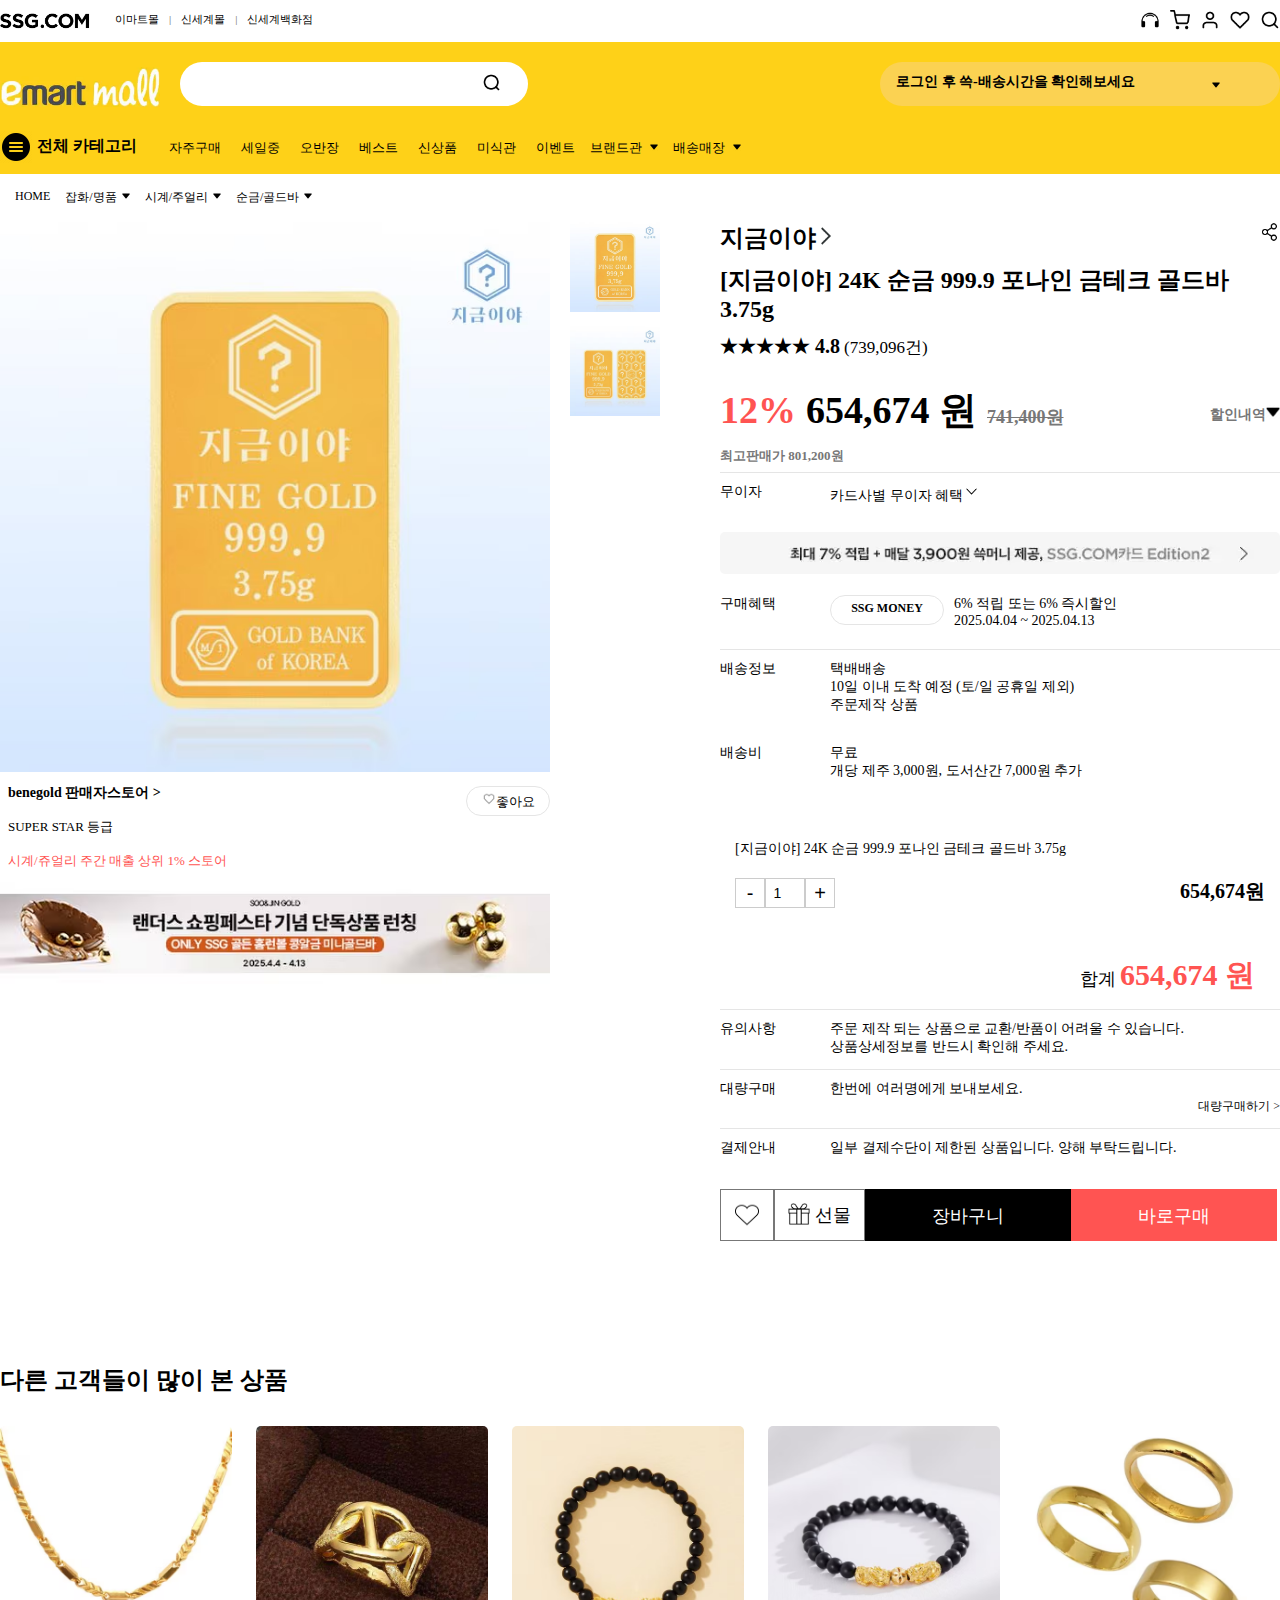
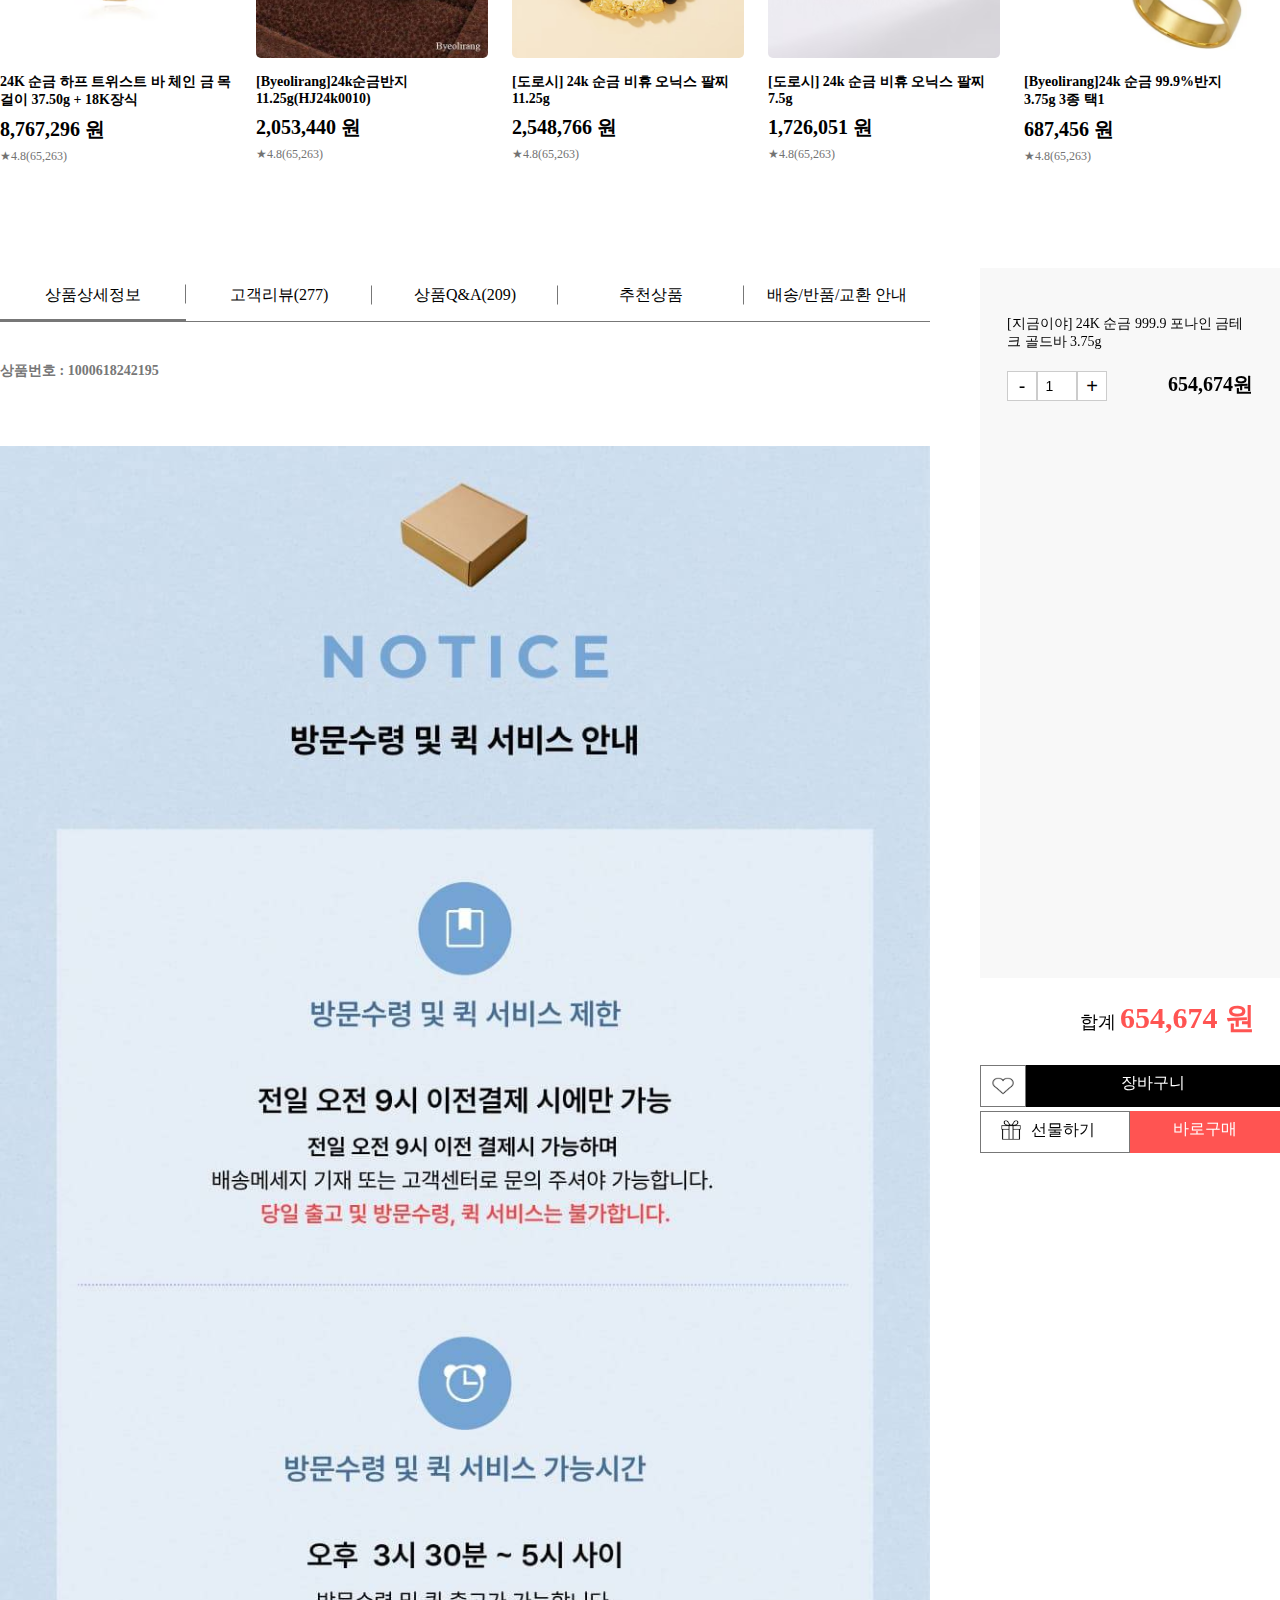
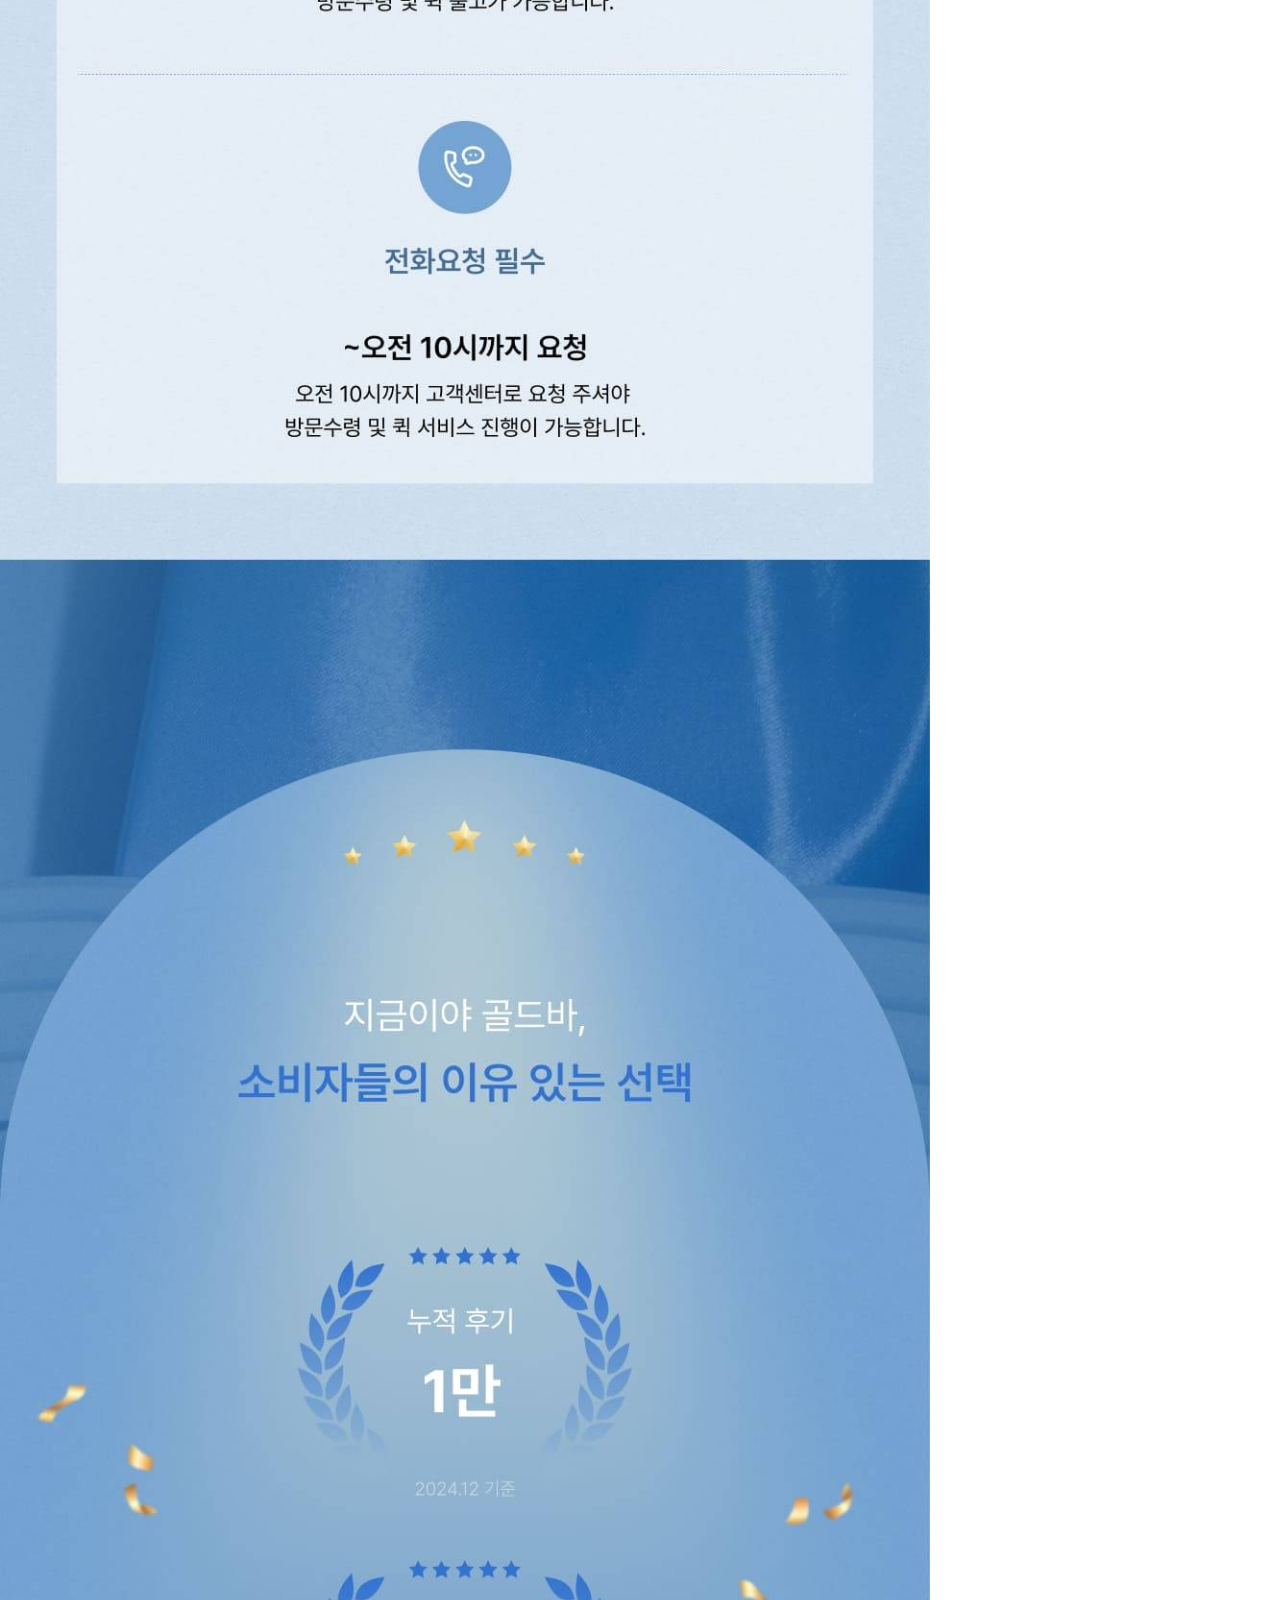
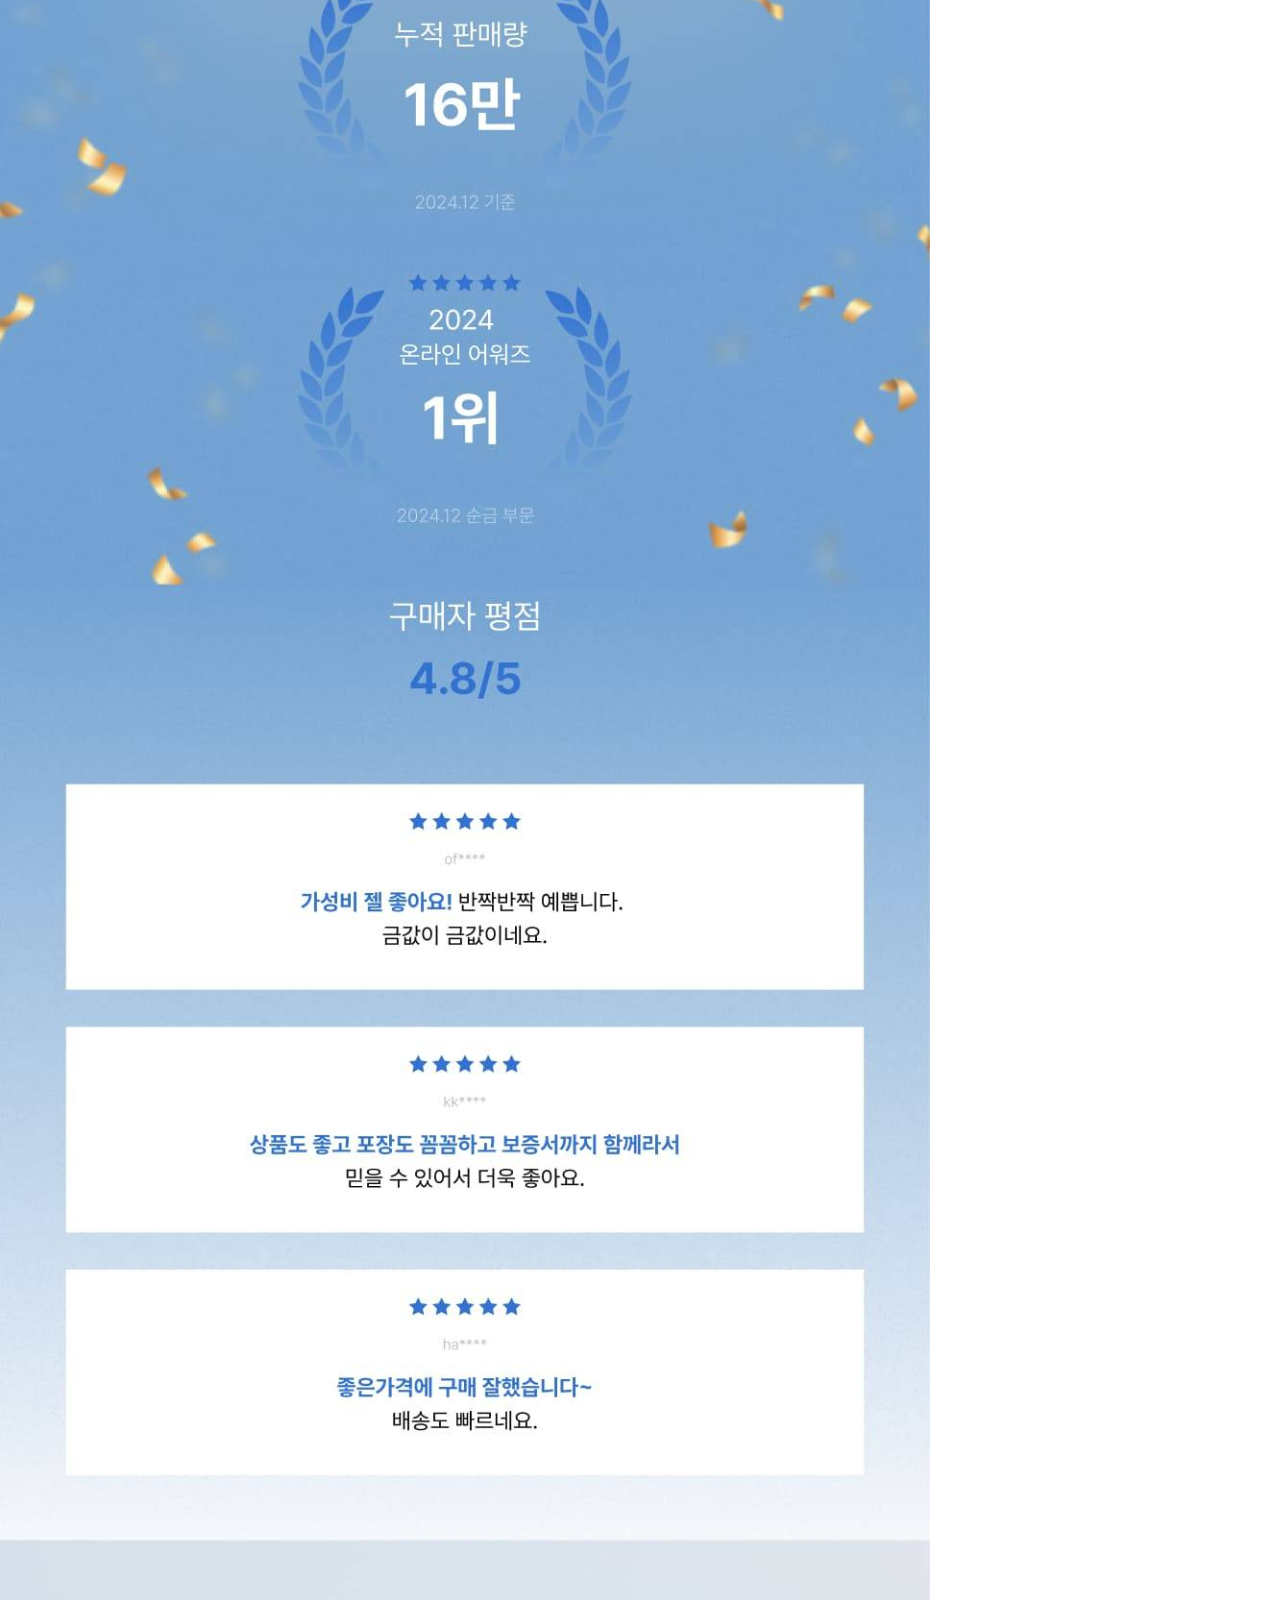
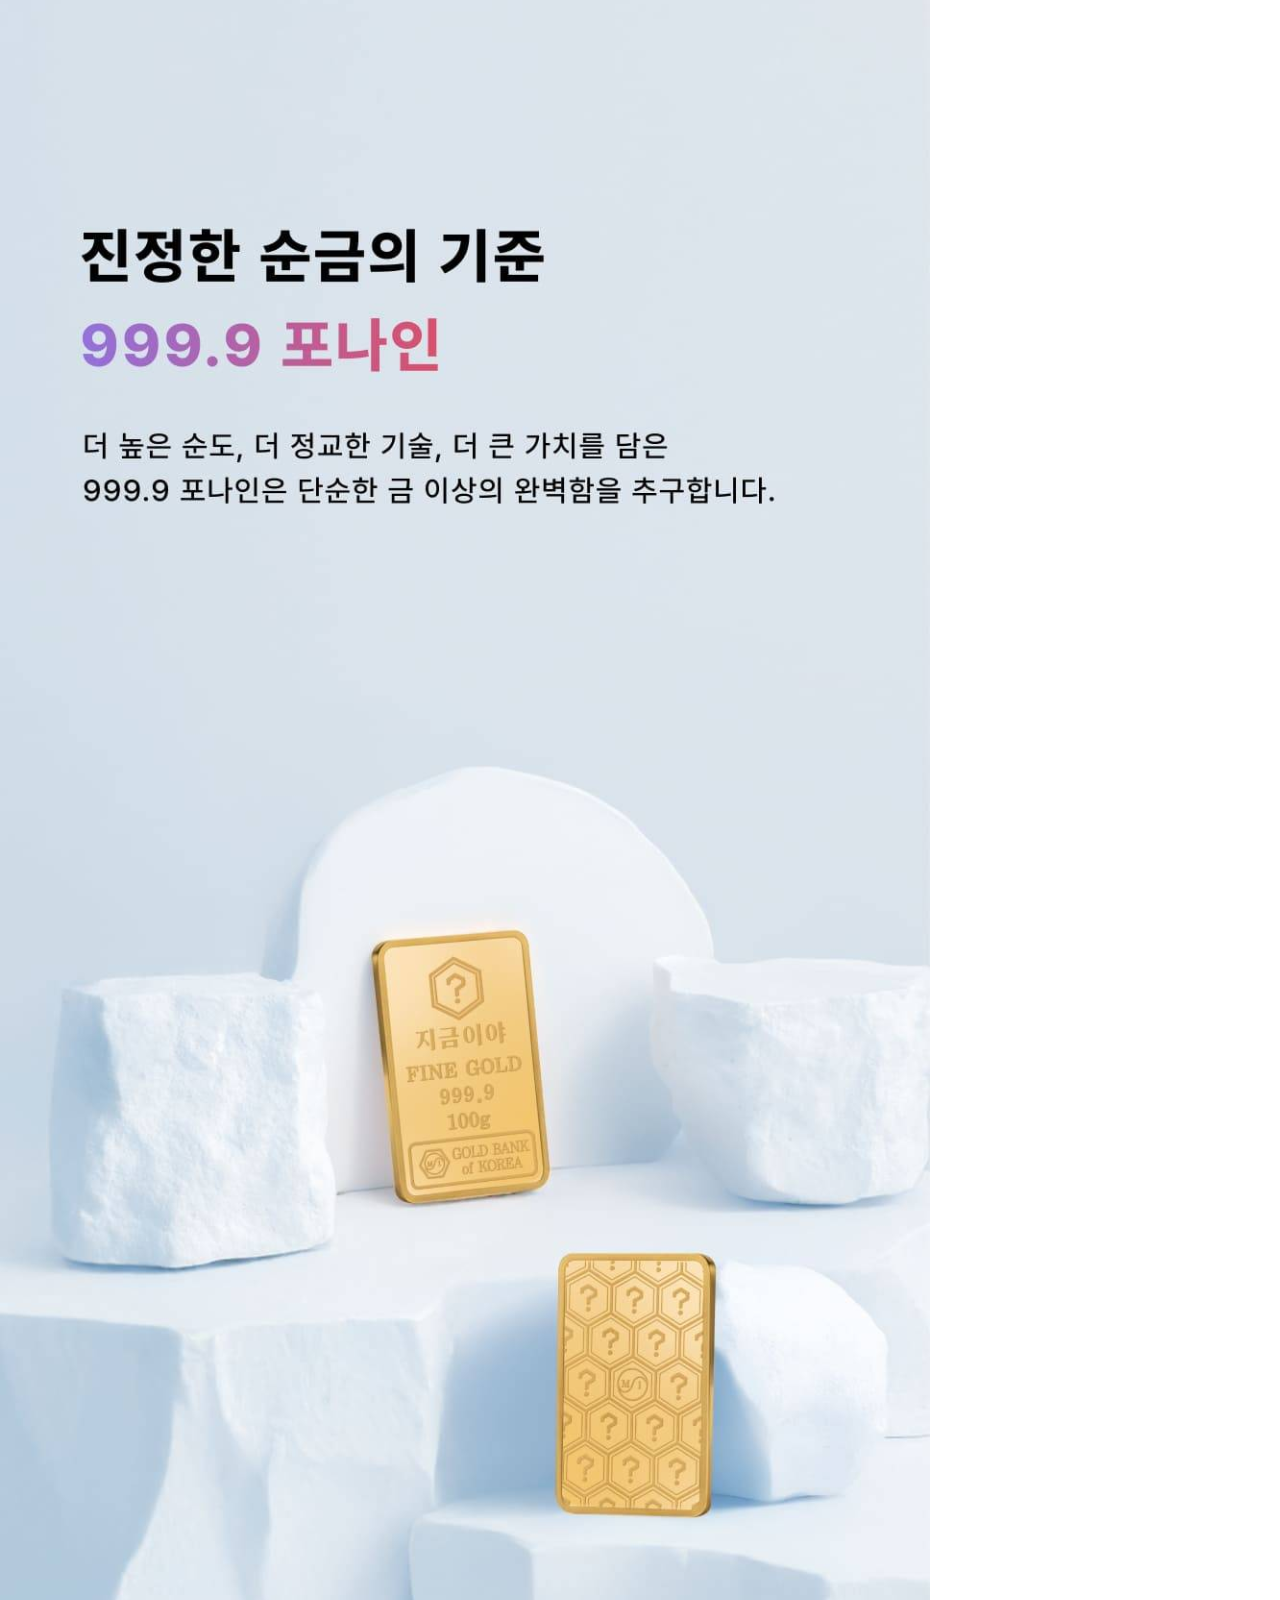
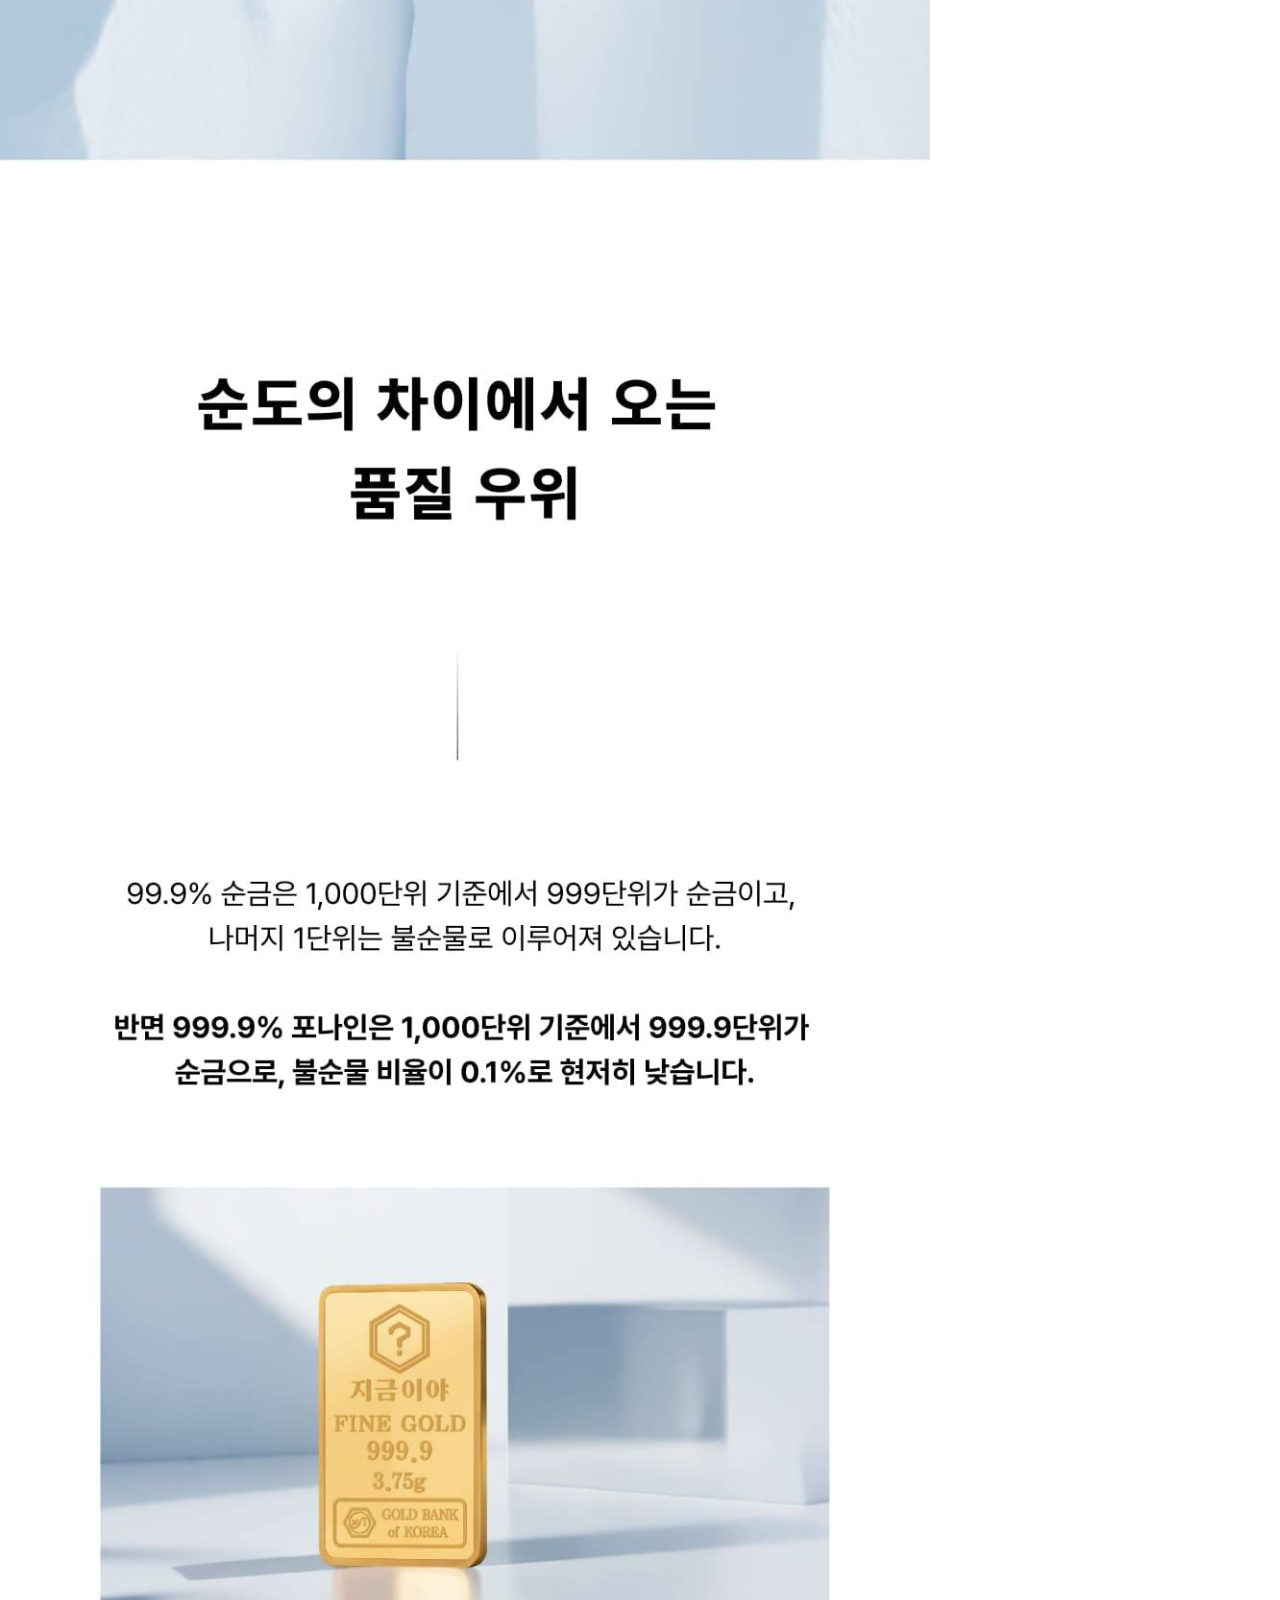
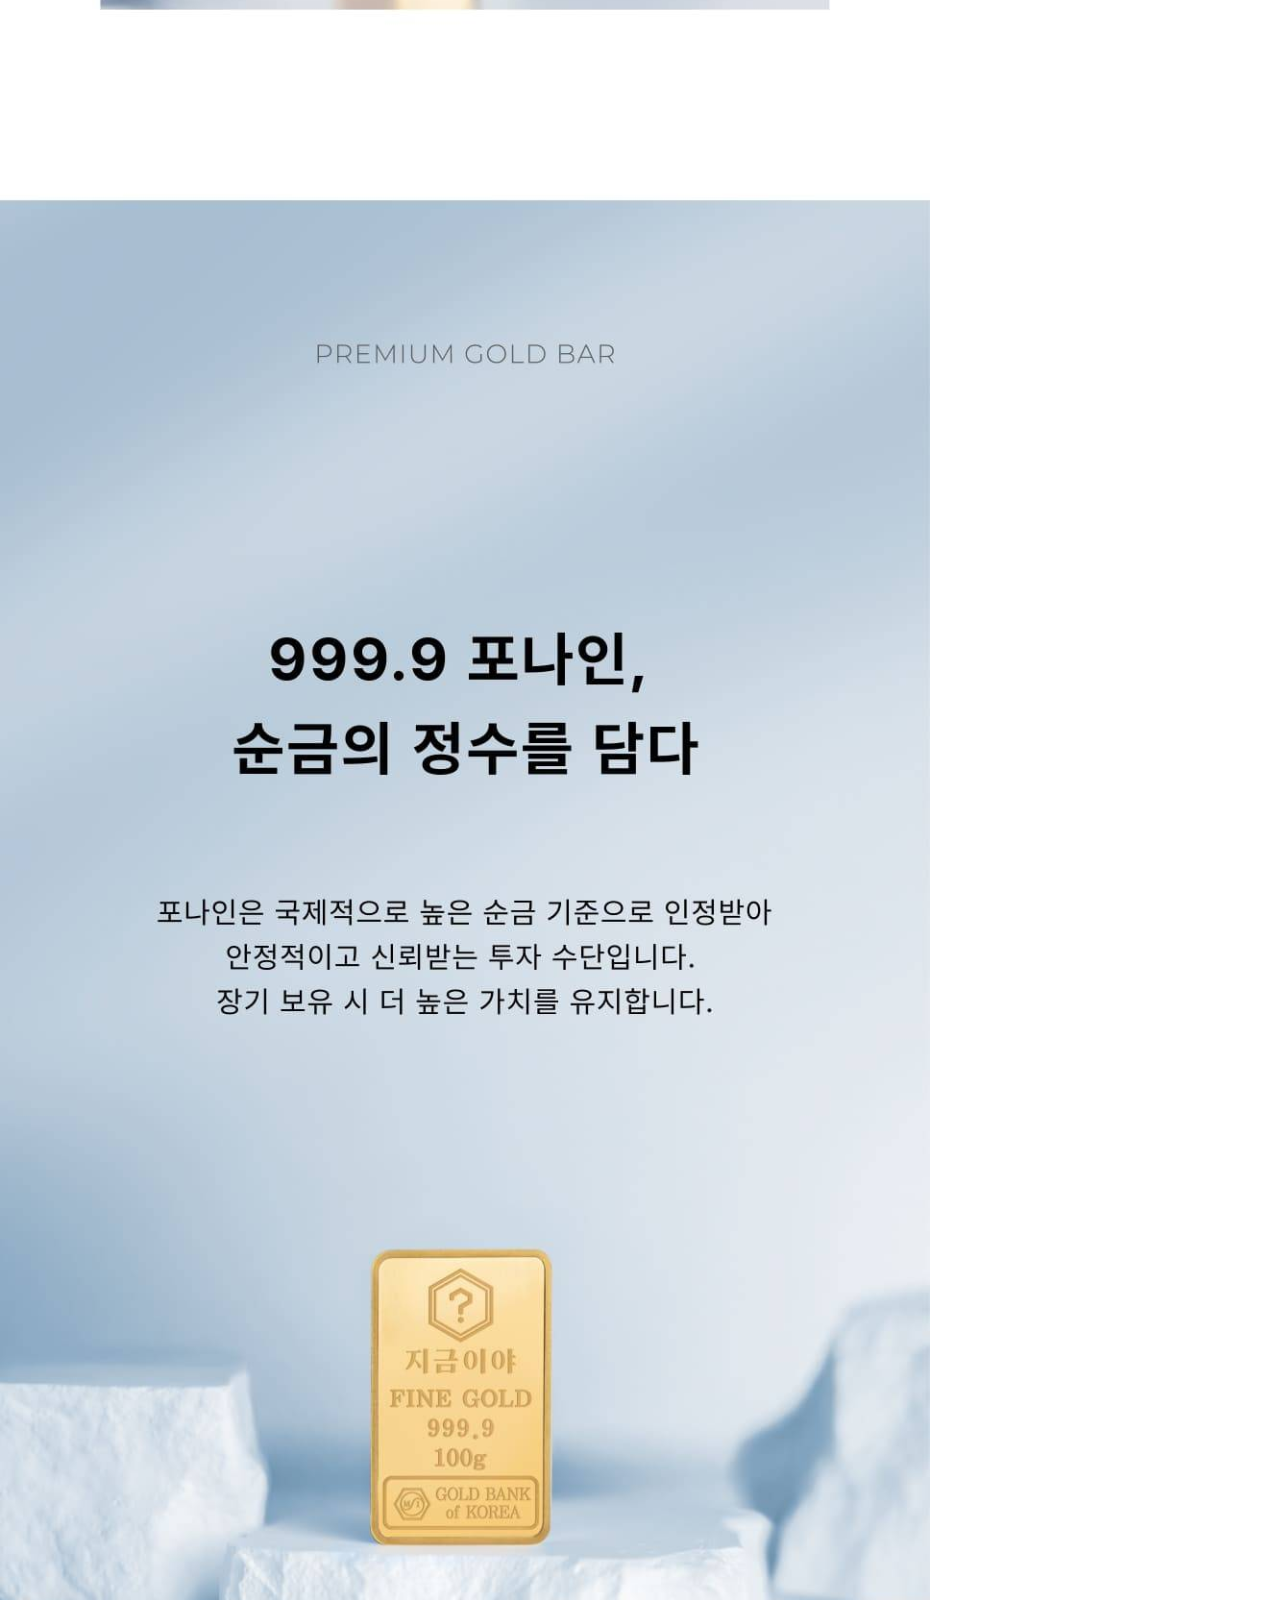
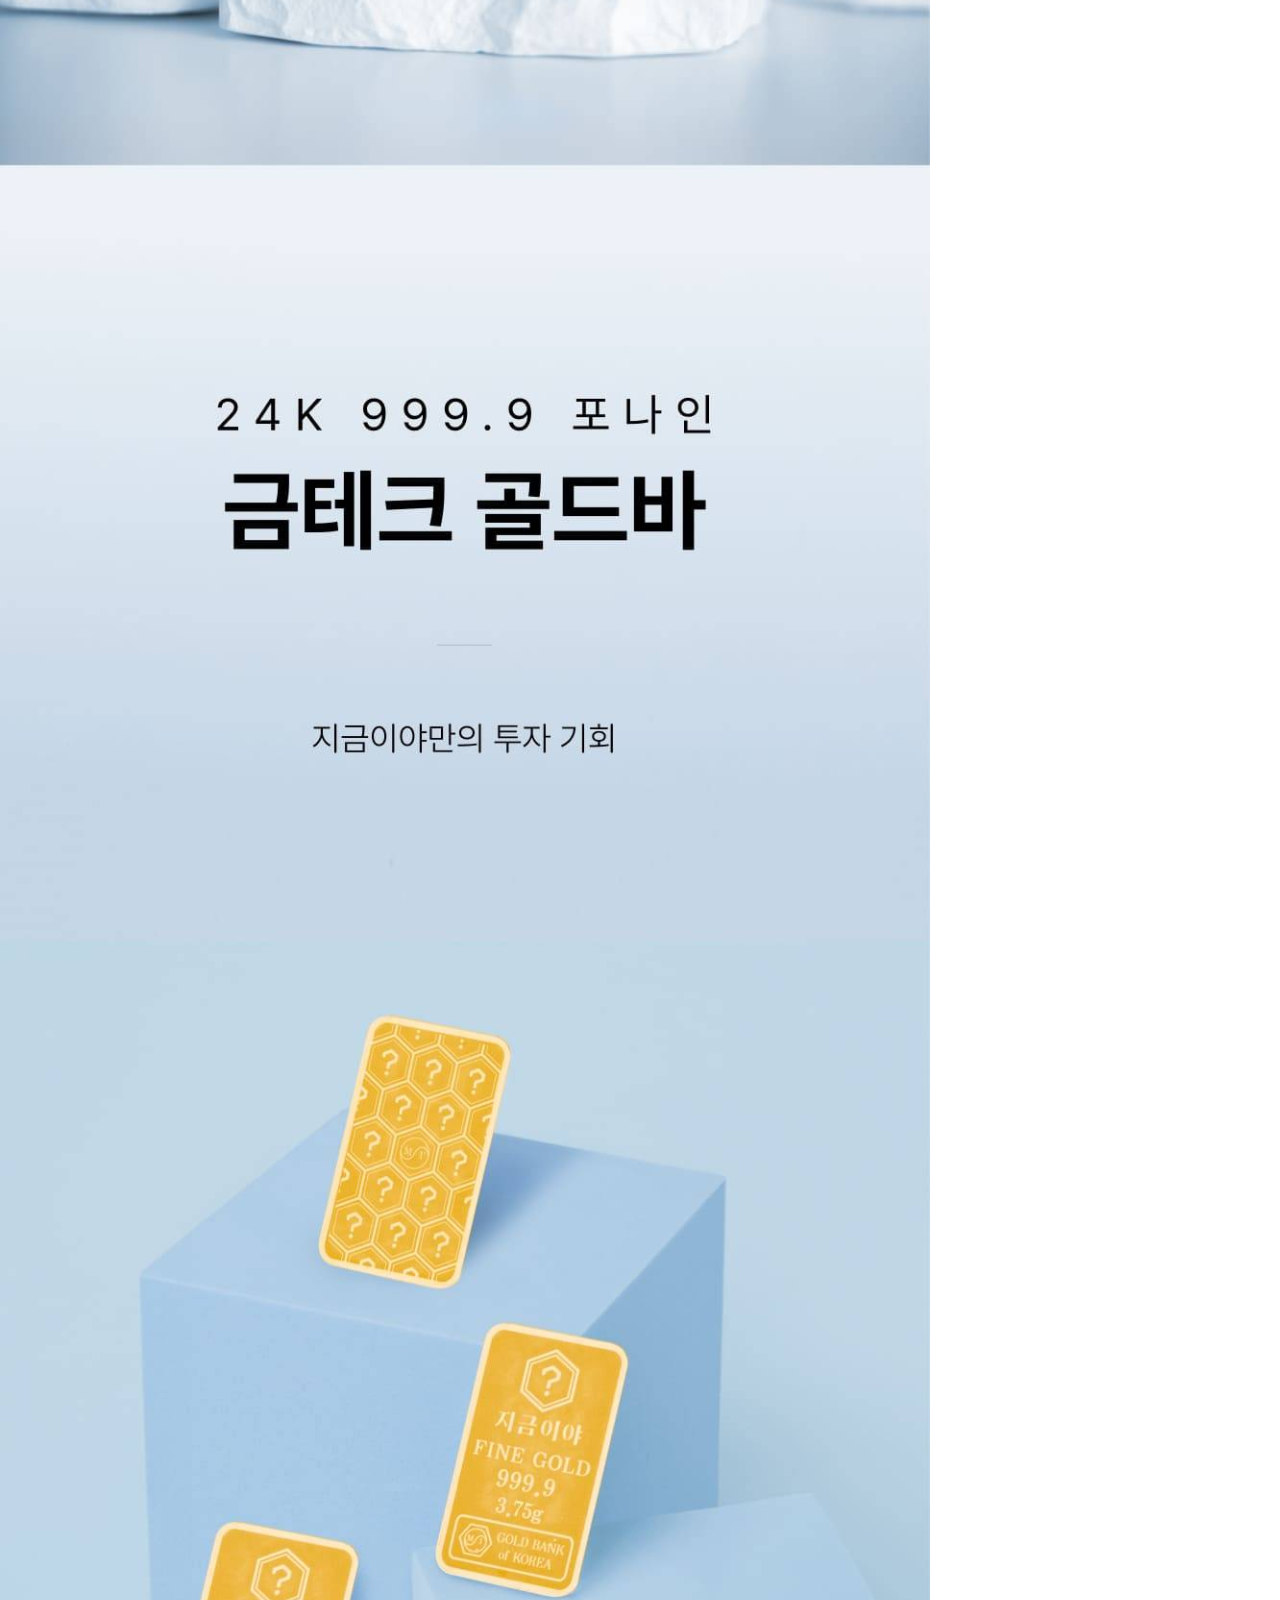
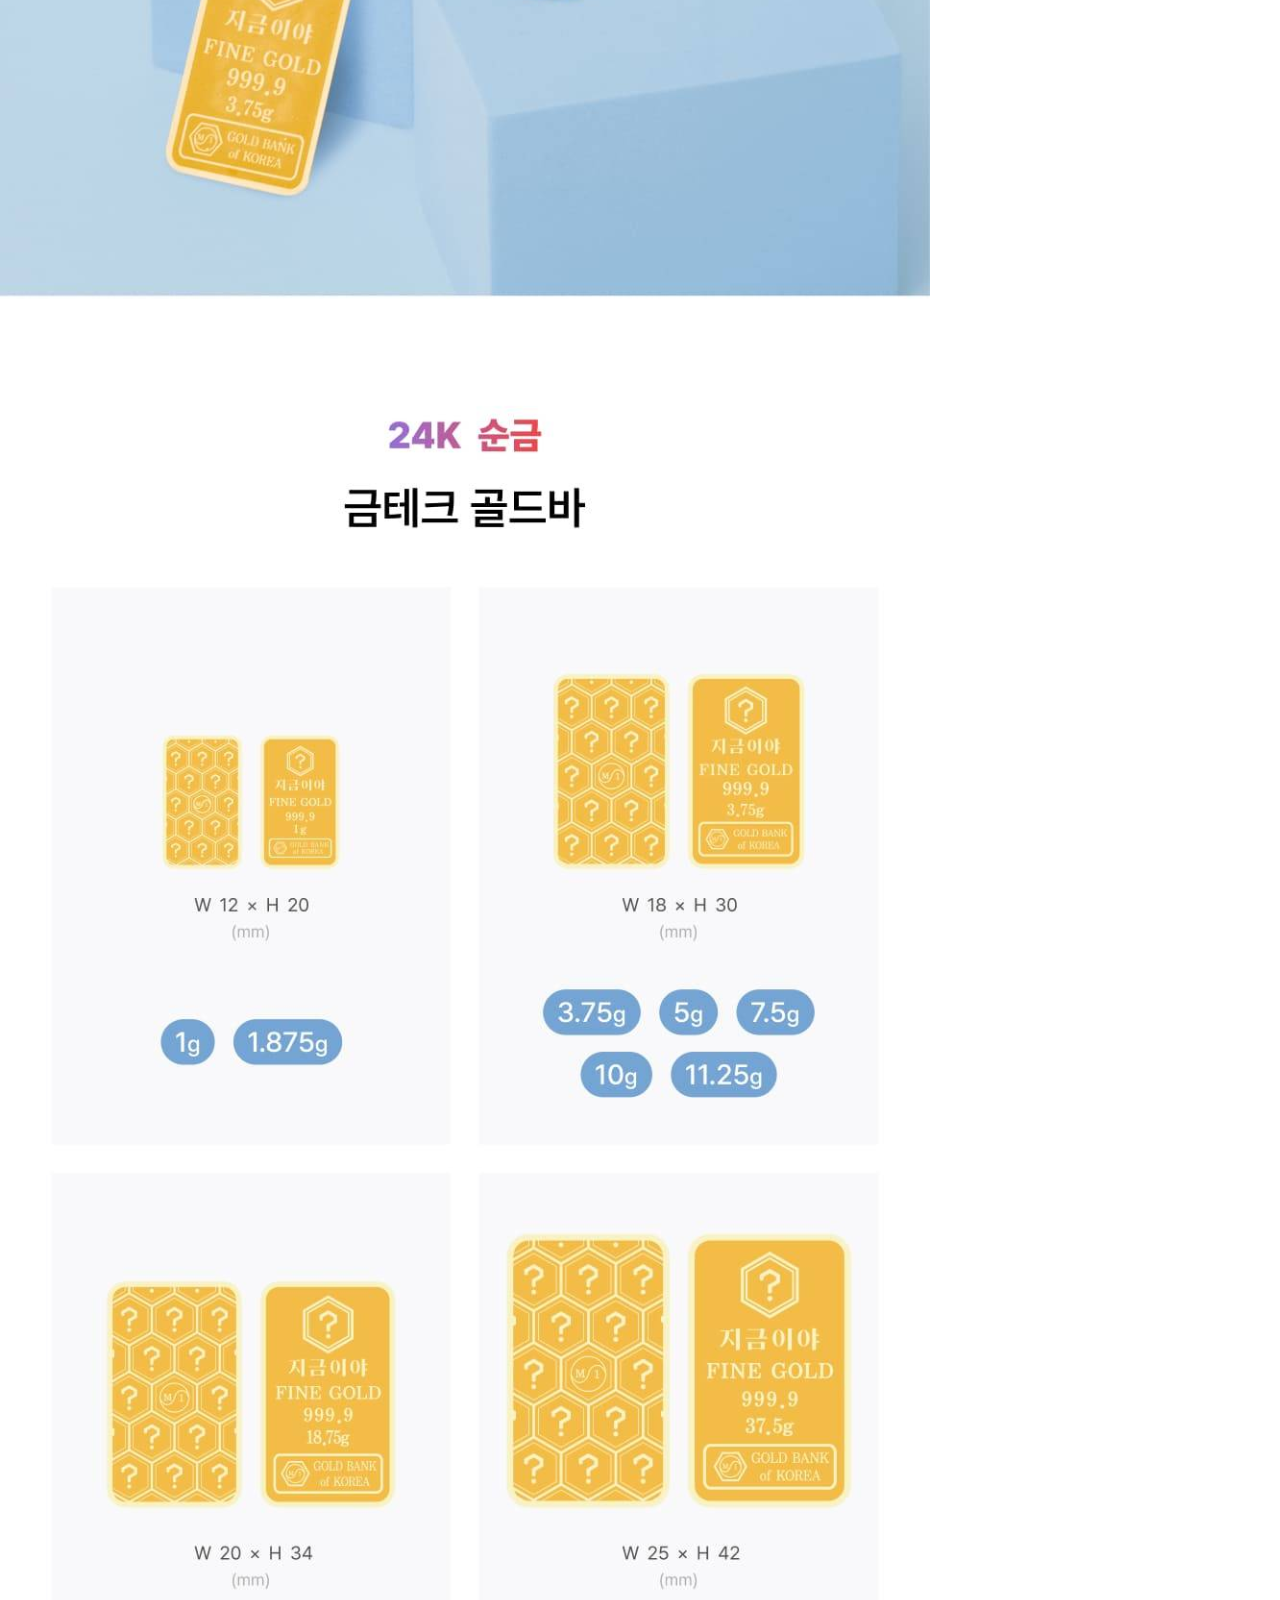
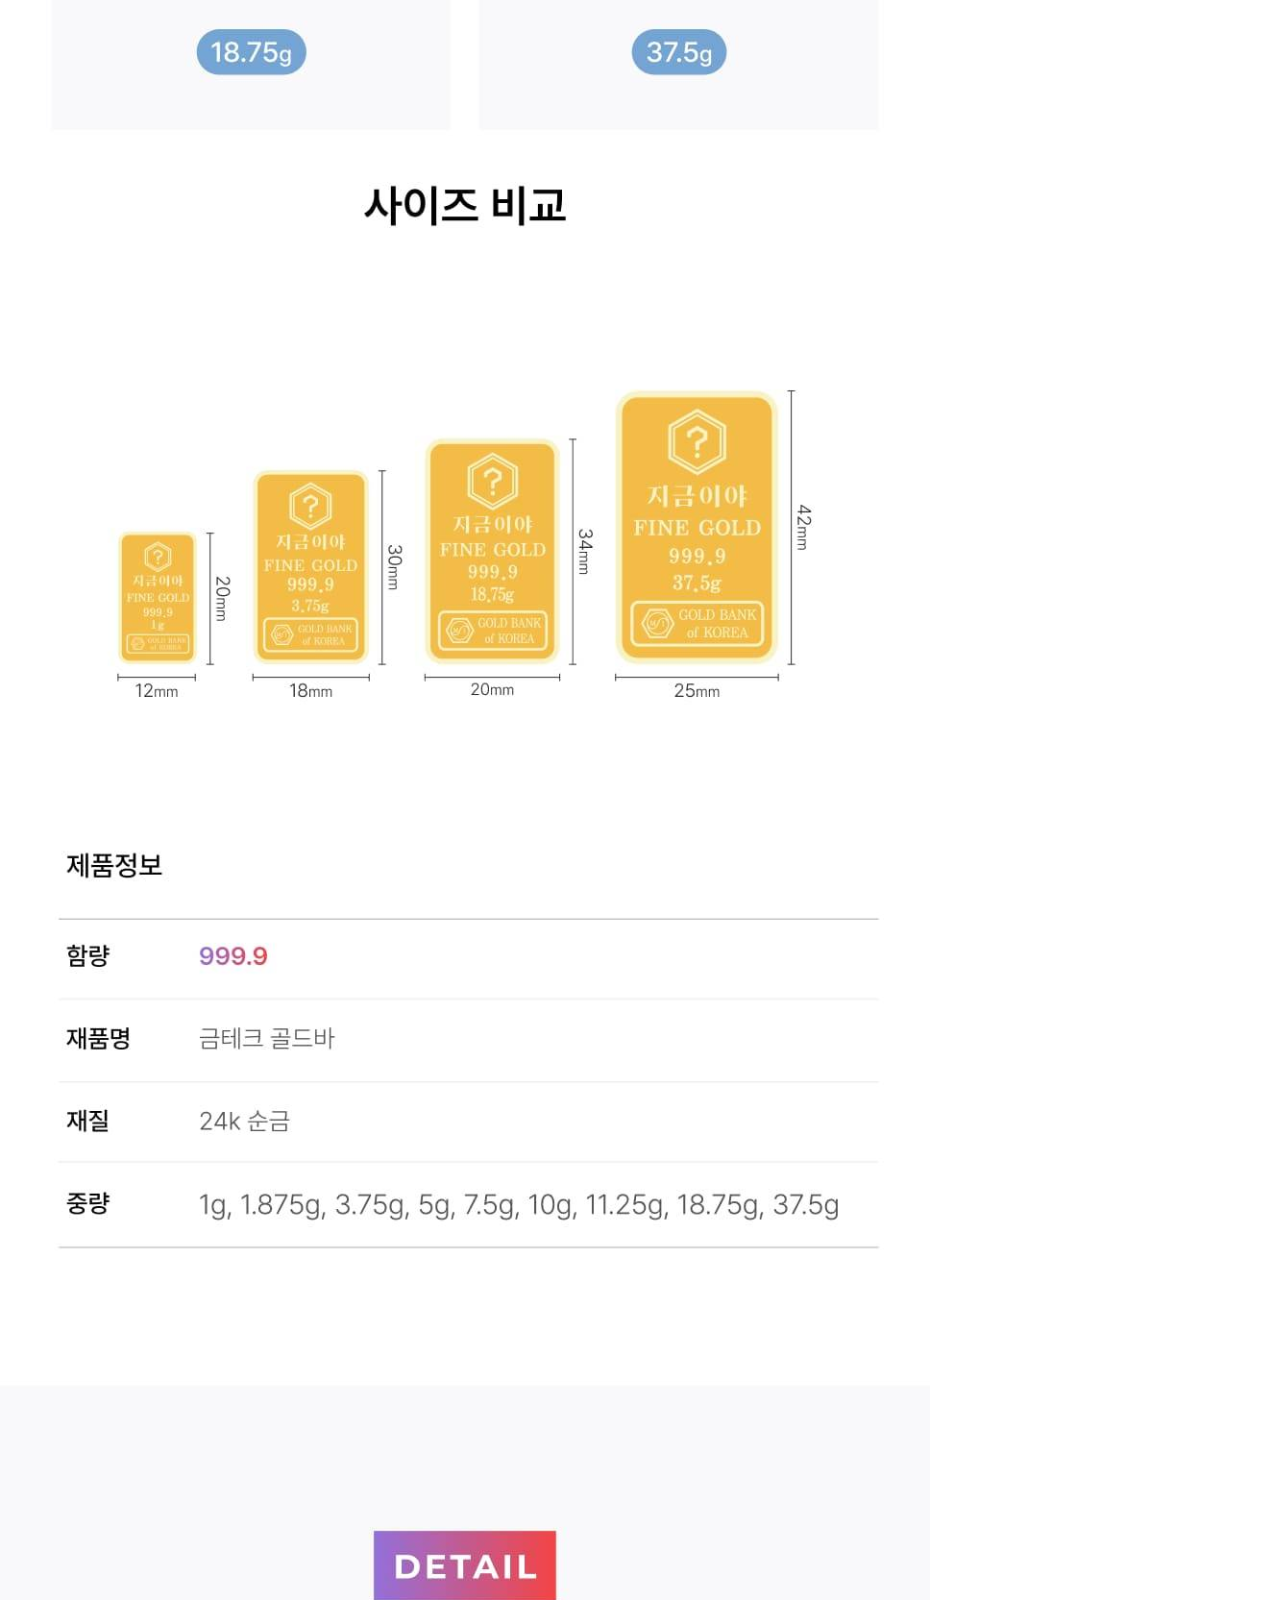
==== commit fdf0af2a: "0407 Edit" ====
--- a/sub.html
+++ b/sub.html
@@ -118,11 +118,22 @@
         </div>
         <div id="contents">
             <div id="buyInfo">
-                <div id="product">
-                    <img class="mainImg" src="img/product-1.avif" alt="gold_1">
-                    <div class="subImgBox">
-                        <img class="subImg" src="img/product-1.avif" alt="gold_2">
-                        <img class="subImg" src="img/product-2.avif" alt="gold_3">
+                <div class="main_img_box">
+                    <div id="product">
+                        <img class="mainImg" src="img/product-1.avif" alt="gold_1">
+                        <div class="subImgBox">
+                            <img class="subImg" src="img/product-1.avif" alt="gold_2">
+                            <img class="subImg" src="img/product-2.avif" alt="gold_3">
+                        </div>
+                        <div class="brandStore_box">
+                            <div class="info_box">
+                                <p class="brand_name">benegold 판매자스토어 ></p>
+                                <p class="store_badge">SUPER STAR 등급</p>
+                                <p class="store_disc">시계/쥬얼리 주간 매출 상위 1% 스토어</p>
+                            </div>
+                            <button><img src="img/heart-1.webp" alt="heart">좋아요</button>
+                        </div>
+                        <img class="ad_banner" src="img/ad_banner.avif" alt="ad_banner"></img>
                     </div>
                 </div>
                 <div id="context">
@@ -154,16 +165,38 @@
                         <span class="curruntPrice">654,674 원</span>
                         <span class="saleInfo">할인내역<img src="img/next.webp" alt=""></span>
                         <span class="highPrice">최고판매가 801,200원</span>
-
-                    </div>
-                    <div class="point">
-                        <img src="img/point.webp" alt="point">
-                    </div>
-                    <div class="pSelect">
+                    </div>
+                    <div class="purchase_info">
+                        <ul class="card_benefit">
+                            <p class="info_title">무이자</p>
+                            <li>카드사별 무이자 혜택<img class="arrowDown" src="img/arrow-down.webp" alt="down"></li>                        
+                        </ul>
+                        <div class="point">
+                            <img src="img/point.webp" alt="point">
+                        </div>
+                        <ul class="purchase_benefit">
+                            <p class="info_title">구매혜택</p>
+                            <span class="ssg_money">SSG MONEY</span>
+                            <li>6% 적립 또는 6% 즉시할인</li>
+                            <li>2025.04.04 ~ 2025.04.13</li>
+                        </ul>
+                        <ul class="delivery_info">
+                            <p class="info_title">배송정보</p>                            
+                            <li>택배배송</li>
+                            <li>10일 이내 도착 예정 (토/일 공휴일 제외)</li>
+                            <li>주문제작 상품</li>
+                        </ul>
+                        <ul class="delivery_price">
+                            <p class="info_title">배송비</p>                            
+                            <li>무료</li>
+                            <li>개당 제주 3,000원, 도서산간 7,000원 추가</li>
+                        </ul>
+                    </div>
+                    <!-- <div class="pSelect">
                         <img class="product" src="img/product-1.avif" alt="product">
                         <span>구매하실 상품을 선택하세요</span>
                         <img class="arrowDown" src="img/arrow-down.webp" alt="down">
-                    </div>
+                    </div> -->
                     <div class="orderSectionBox">
                         <p>[지금이야] 24K 순금 999.9 포나인 금테크 골드바 3.75g</p>
                         <div class="orderSection">
@@ -179,7 +212,23 @@
                         <div class="buyPrice">
                             <span class="total">합계</span>
                             <span class="won">654,674 원</span>
-                        </div>
+                        </div>                        
+                    </div>
+                    <div class="notice">
+                        <ul class="caution">
+                            <p class="info_title">유의사항</p>
+                            <li>주문 제작 되는 상품으로 교환/반품이 어려울 수 있습니다.</li>
+                            <li>상품상세정보를 반드시 확인해 주세요.</li>
+                        </ul>
+                        <ul class="bulk_purchase">
+                            <p class="info_title">대량구매</p>
+                            <li>한번에 여러명에게 보내보세요.</li>
+                            <li class="click">대량구매하기 ></li>
+                        </ul>
+                        <ul class="payment_info">
+                            <p class="info_title">결제안내</p>
+                            <li>일부 결제수단이 제한된 상품입니다. 양해 부탁드립니다.</li>
+                        </ul>
                     </div>
                     <ul class="btns">
                         <li class="heart">
--- a/css/sub.css
+++ b/css/sub.css
@@ -29,6 +29,47 @@
   height: 8px;
   margin: 0 0 0 5px;
 }
+.brandStore_box {
+  width: 550px;
+  height: 106px;
+}
+.info_box {
+  float: left;
+}
+.brand_name {
+  font-size: 14px;
+  font-weight: bold;
+  /* float: left; */
+  padding: 8px;
+}
+.store_badge {
+  font-size: 13px;
+  /* float: left; */
+  padding: 8px;
+}
+.store_disc {
+  font-size: 13px;
+  /* float:left; */
+  padding: 8px;
+  color: #ff5452;
+}
+.brandStore_box button {
+  width: 84px;
+  height: 30px;
+  border: 1px solid #e5e5e5;
+  background-color: white;
+  border-radius: 50px;
+  float: right;
+  margin-top: 10px;
+}
+.brandStore_box button img {
+  width: 14px;
+  height: 14px;
+}
+.ad_banner {
+  width: 550px;
+  height: 102px;
+}
 #contents {
   /* background-color: rgb(60, 255, 0); */
   width: 1280px;
@@ -37,14 +78,14 @@
 #buyInfo {
   /* background-color: rgb(60, 255, 0); */
   width: 1280px;
-  height: 550px;
+  height: 1022px;
   margin: 0 auto;
   margin: 0 0 120px 0;
 }
 #product {
   /* background-color: rgb(0, 217, 255); */
   width: 660px;
-  height: 550px;
+  height: 736px;
   float: left;
 }
 #product > .mainImg {
@@ -171,6 +212,7 @@
   color: #ff5452;
   content: "12%";
   font-weight: bold;
+  margin-right: 10px;
 }
 #context .curruntPrice::after {
   height: 50px;
@@ -179,6 +221,7 @@
   content: "741,400원";
   text-decoration: line-through;
   line-height: 60px;
+  margin-left: 10px;
 }
 #context .price .saleInfo {
   font-size: 14px;
@@ -195,18 +238,56 @@
   color: #777;
   display: block;
 }
-#context .point {
+.purchase_info {
+  width: 560px;
+  height: 333px;
+}
+.purchase_info ul{
+  margin: 10px 0;
+  padding: 10px 0;
+  font-size: 14px;
+}
+.info_title {
+  width: 110px;
+  height: 42px;
+  float: left;
+}
+.card_benefit{
+  width: 560px;
+  height: 40px;
+  border-top: 1px solid #e5e5e5;
+}
+.card_benefit .arrowDown{
+  width: 17px;
+  height: 17px;
+}
+.purchase_benefit .ssg_money {
+  width: 114px;
+  height: 30px;
+  border: 1px solid #e5e5e5;
+  border-radius: 50px;
+  float: left;
+  text-align: center;
+  margin-right: 10px;
+  padding: 5px;
+  font-size: 12px;
+  font-weight: bold;
+}
+.delivery_info {
+  border-top:1px solid #e5e5e5;  
+}
+.point {
   width: 560px;
   height: 43px;
   border-radius: 5px;
   margin: 20px 0 0 0;
 }
-#context .point > img {
+.point > img {
   width: 560px;
   height: 42px;
   border-radius: 5px;
 }
-#context .pSelect {
+.pSelect {
   width: 560px;
   height: 88px;
   border: 1px solid #777;
@@ -214,19 +295,19 @@
   padding: 12px 14px;
   margin: 16px 0 0 0;
 }
-#context .pSelect .product {
+.pSelect .product {
   width: 64px;
   height: 64px;
   border-radius: 5px;
   float: left;
 }
-#context .pSelect > span {
+.pSelect > span {
   font-size: 16px;
   color: black;
   padding: 20px 0 0 13px;
   float: left;
 }
-#context .pSelect .arrowDown {
+.pSelect .arrowDown {
   width: 16px;
   height: 16px;
   float: right;
@@ -327,11 +408,11 @@
   width: 91px;
   height: 52px;
   border: 1px solid #777;
-  padding: 10px 10px;
+  padding: 13px 13px;
 }
 #context .btns .gift > img {
-  width: 24px;
-  height: 24px;
+  width: 22px;
+  height: 22px;
   float: left;
 }
 #context .btns .gift > span {
@@ -354,6 +435,34 @@
   text-align: center;
   padding: 15px;
 }
+.notice {
+  width: 560px;
+  height: 165px;
+  font-size: 14px;
+}
+.notice ul {
+  margin: 20px 0;
+  padding: 10px 0;
+  font-size: 14px;
+  border-top: 1px solid #e5e5e5;
+}
+.caution {
+  width: 560px;
+  height: 40px;
+  /* border-top: 1px solid #e5e5e5; */
+}
+
+.card_benefit .arrowDown {
+  width: 17px;
+  height: 17px;
+  /* border-top: 1px solid #e5e5e5; */
+}
+
+.bulk_purchase .click {
+  float: right;
+  font-size: 12px;
+}
+
 #adProduct {
   width: 1280px;
   height: 454px;
@@ -424,6 +533,9 @@
   width: 100%;
   height: 54px;
   border-bottom: 1px solid #777;
+  background-color: white;
+  position: sticky;
+  top: 0;
 }
 .tabBar .tab {
   display: flex;
@@ -469,15 +581,17 @@
 }
 #aside {
   width: 300px;
-  height: 710px;
-  float: right;
-  background-color: #f8f8f8;
+  height: 910px;
+  float: right;
   margin-left: 50px;
+  position: sticky;
+  top:0;
 }
 .boxTop {
   width: 100%;
   height: 710px;
   padding: 12px;
+  background-color: #f8f8f8;
 }
 .boxBottom {
   width: 300px;
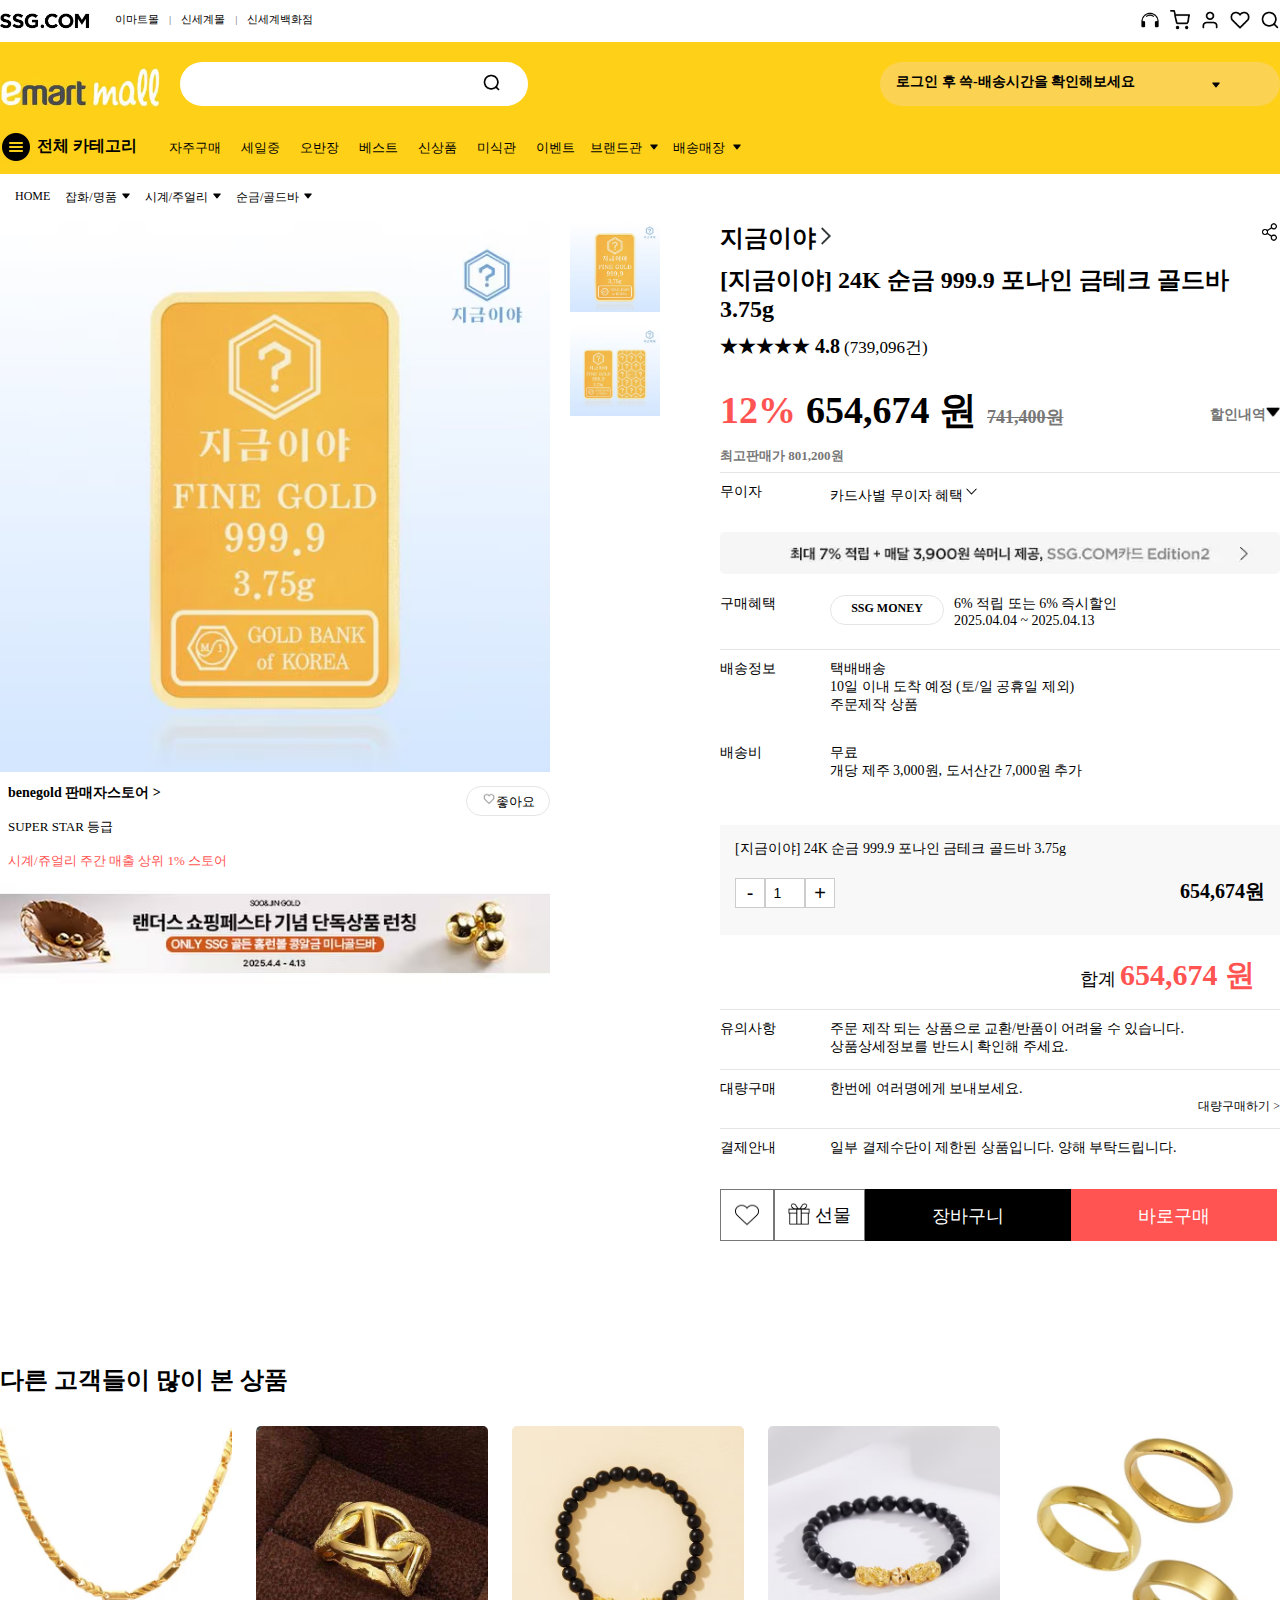
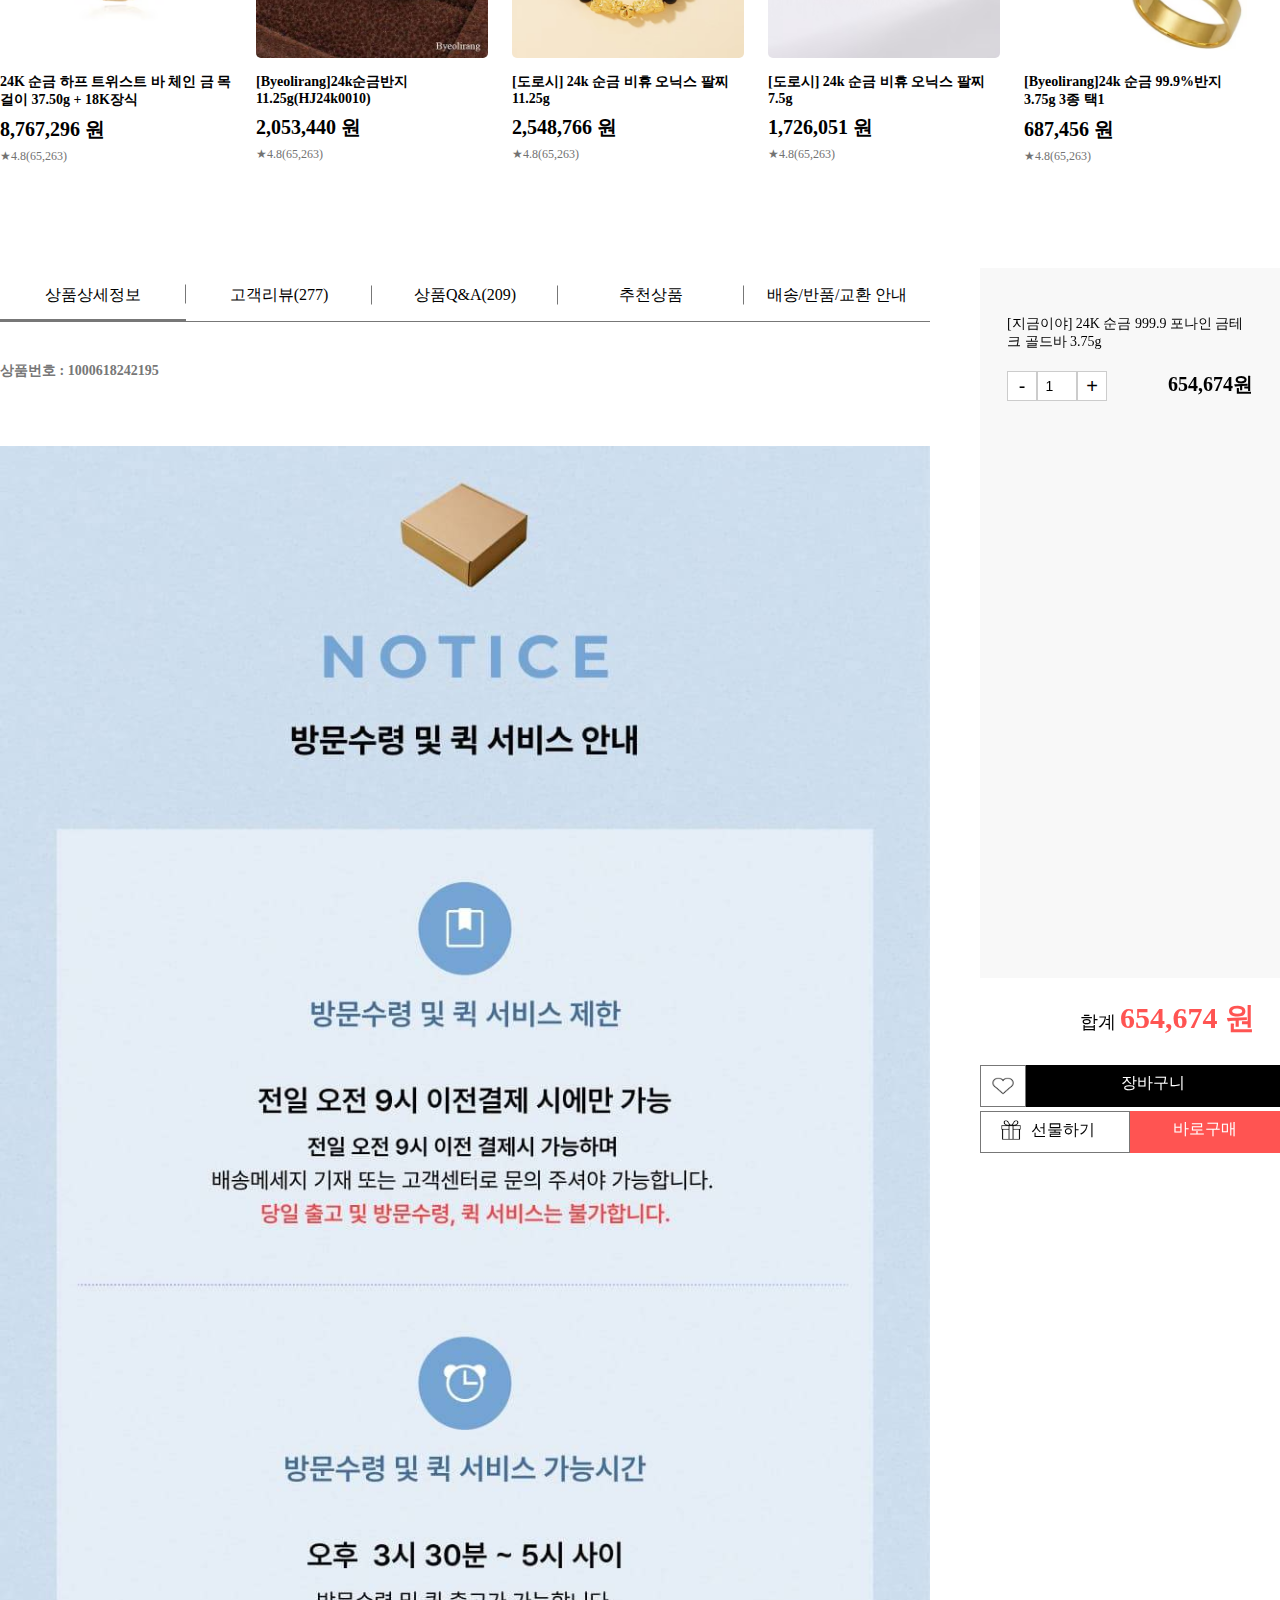
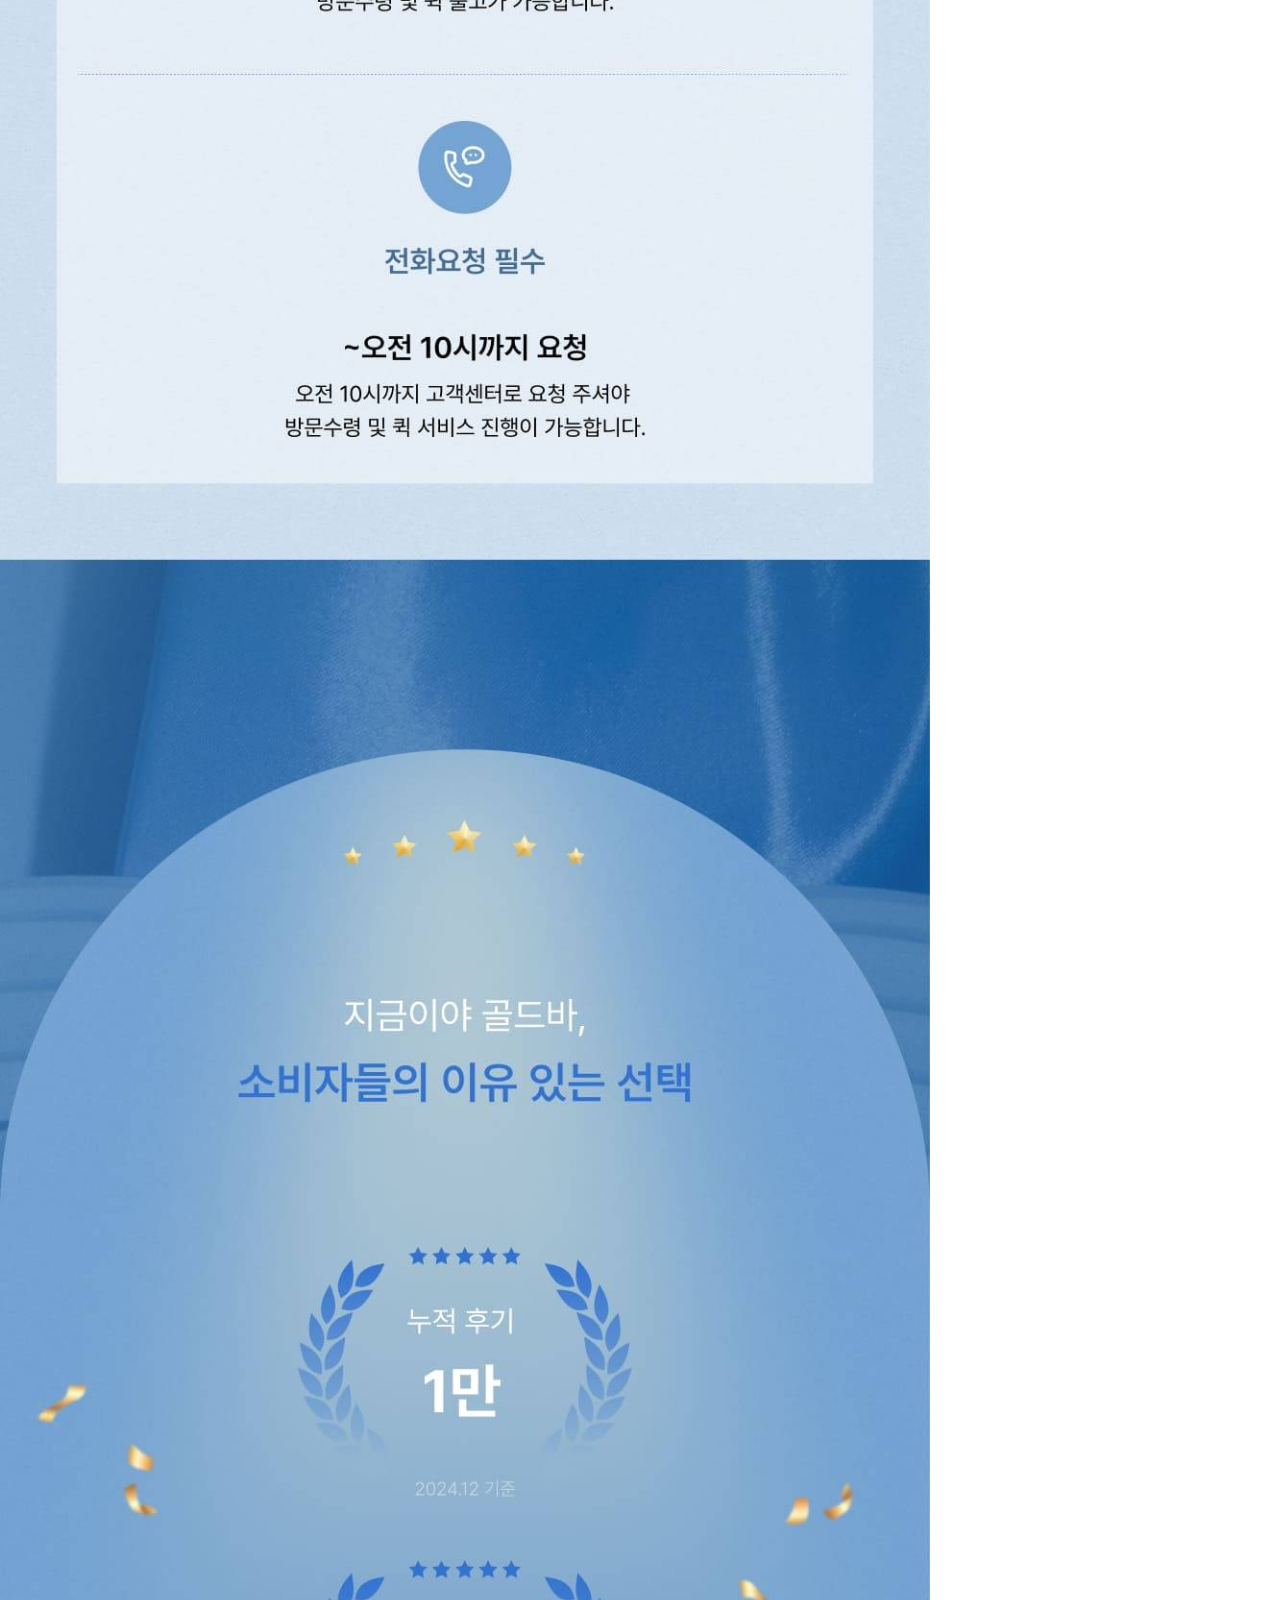
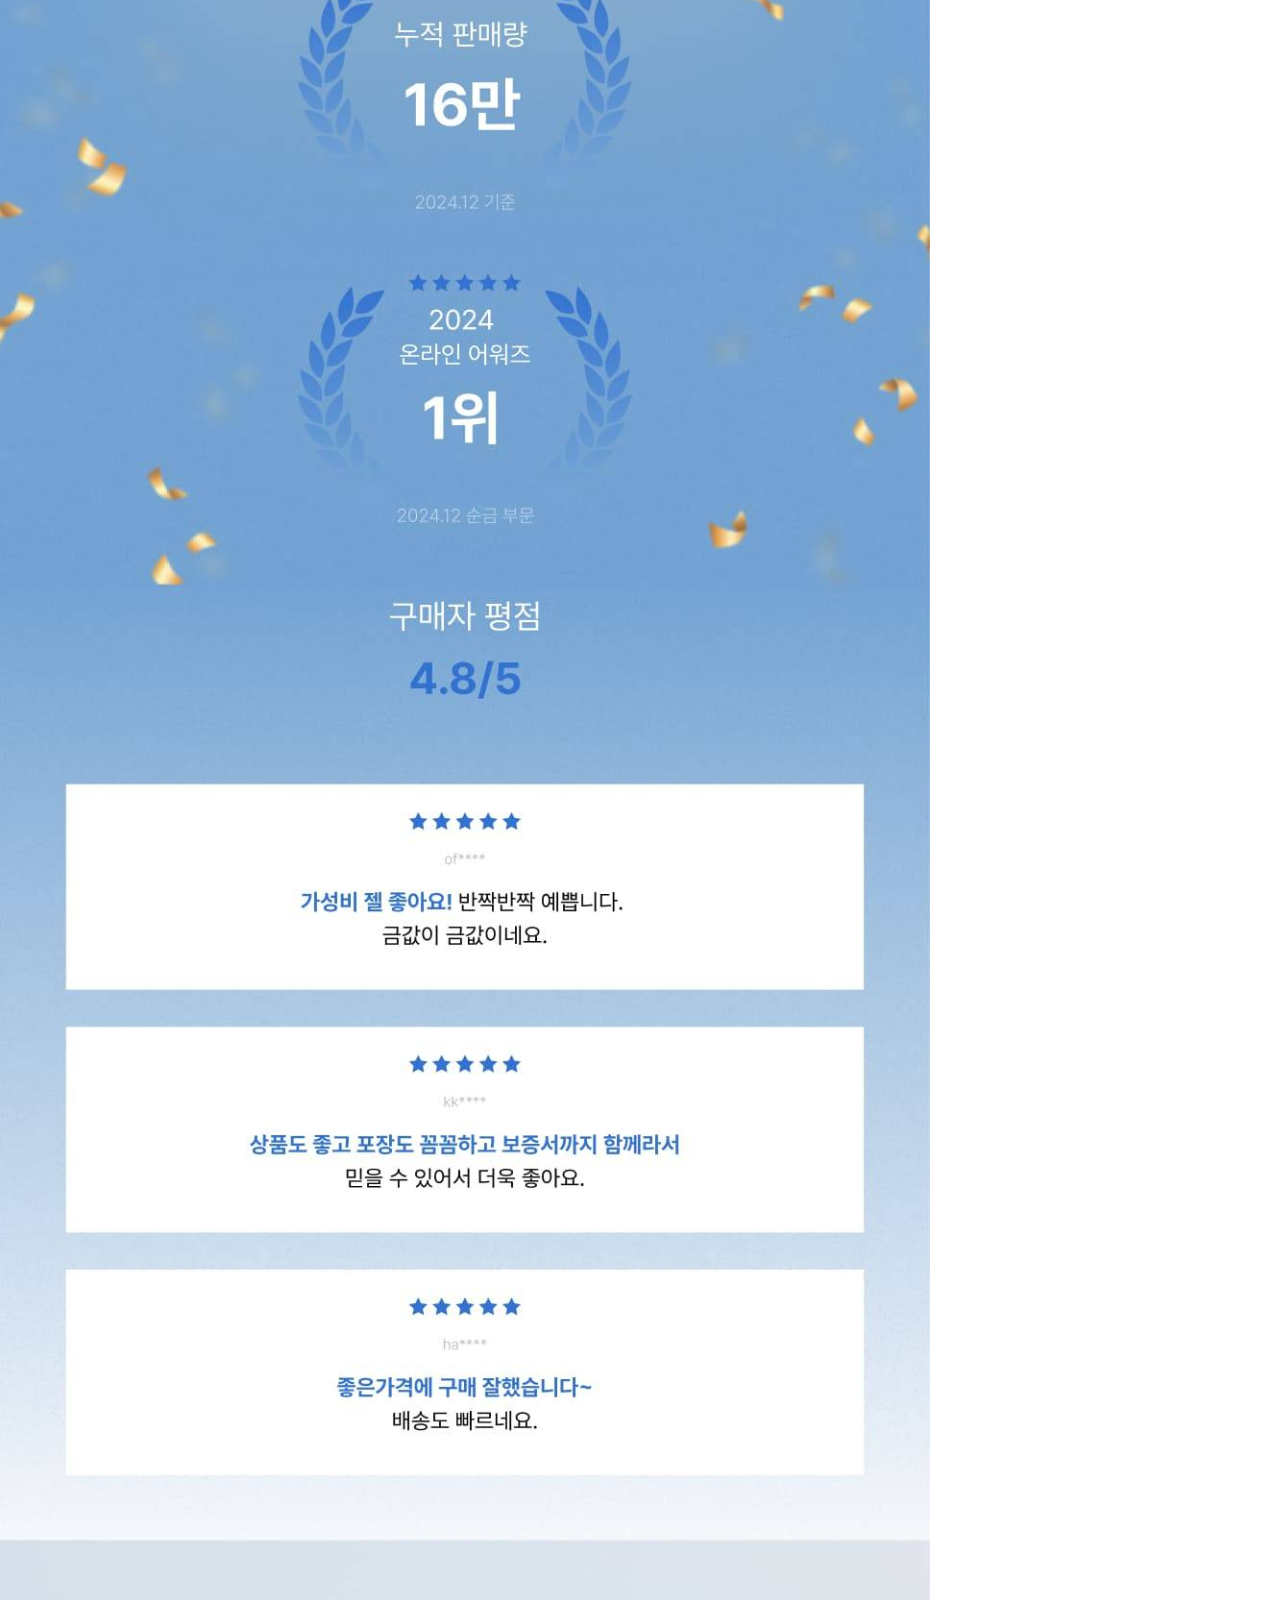
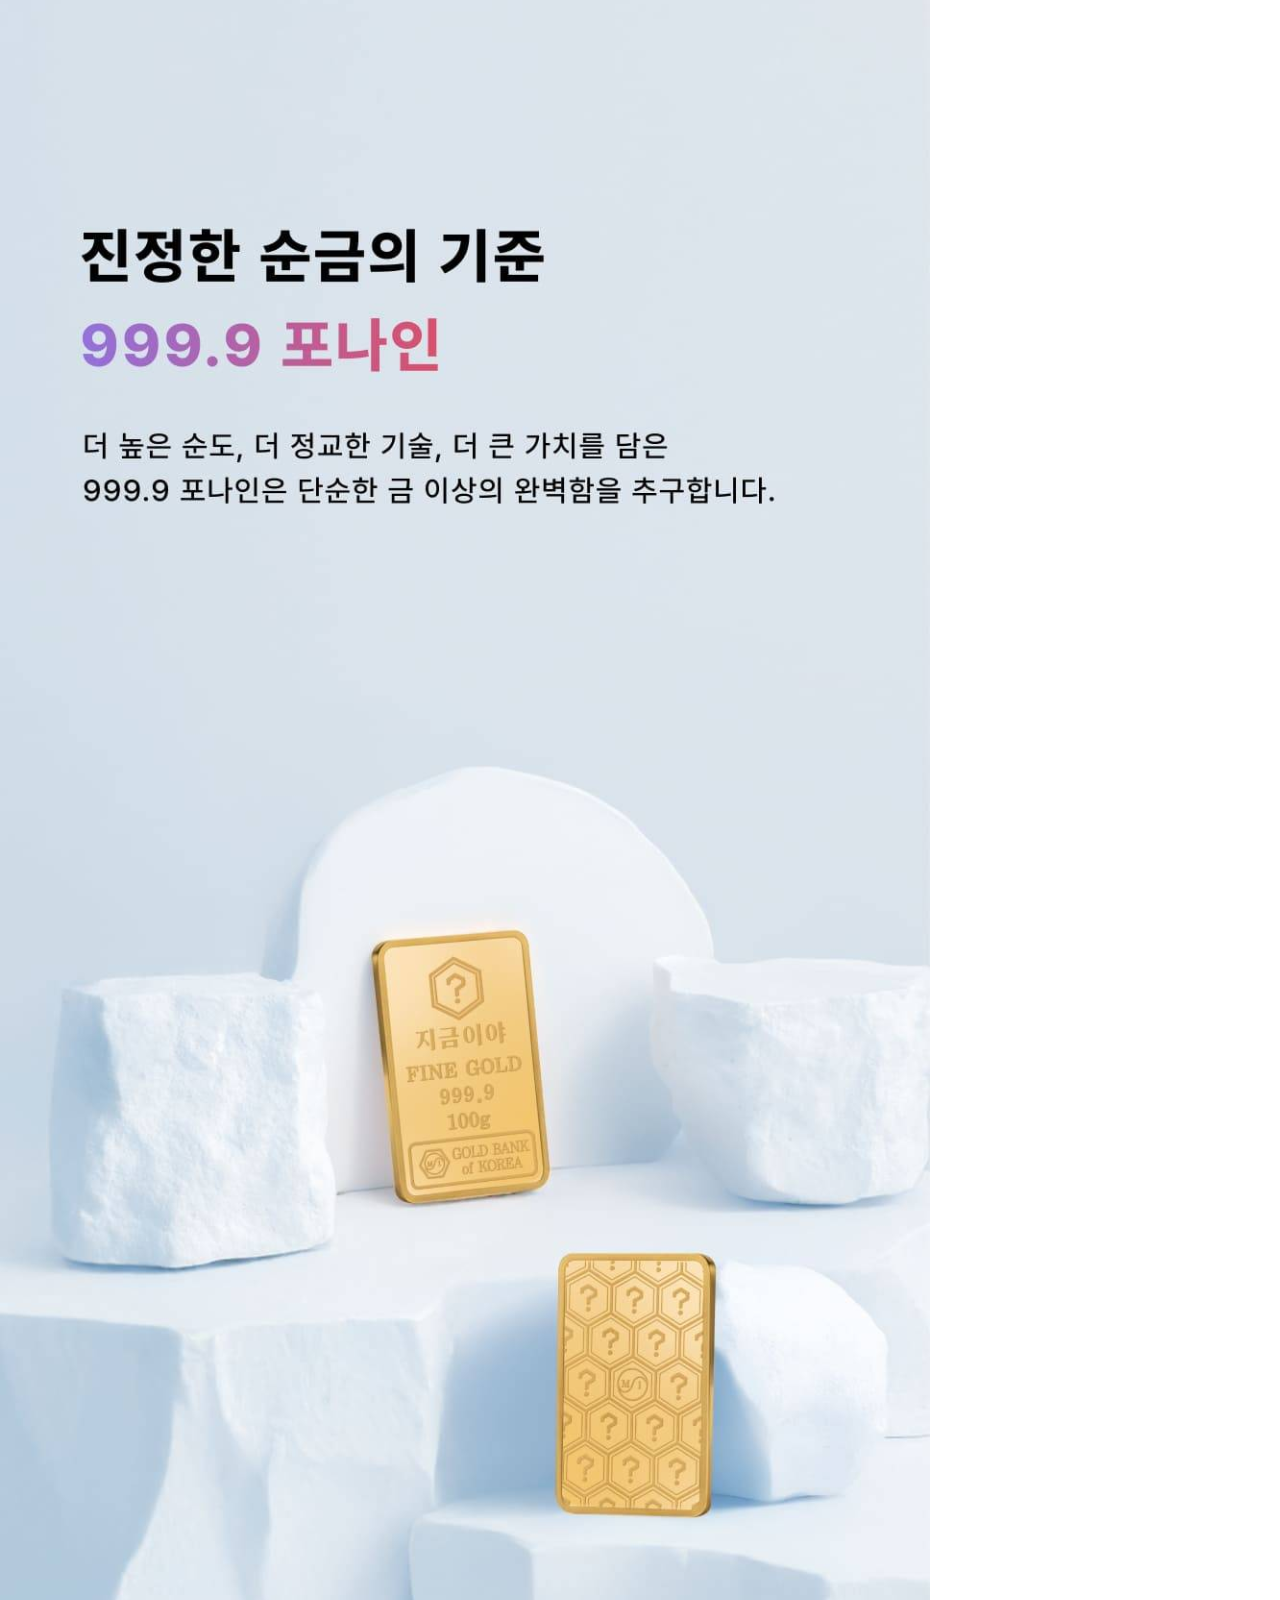
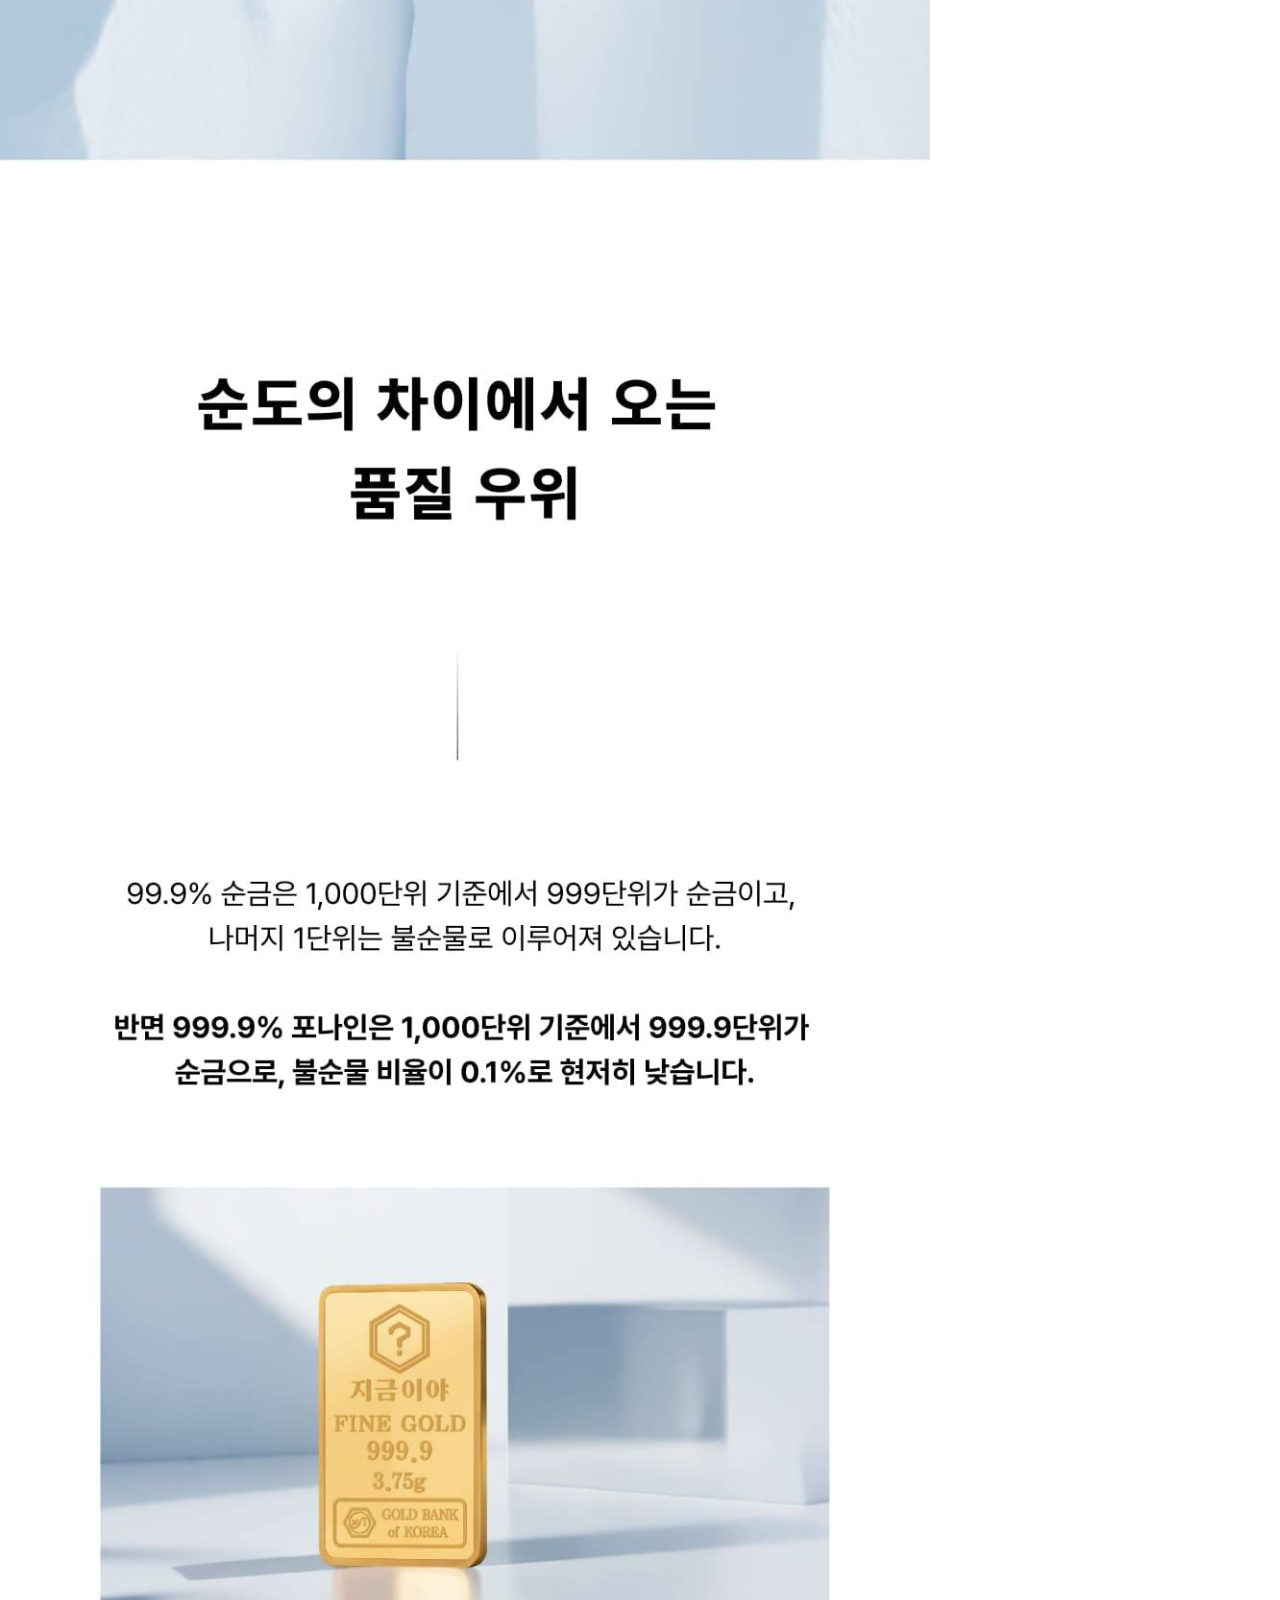
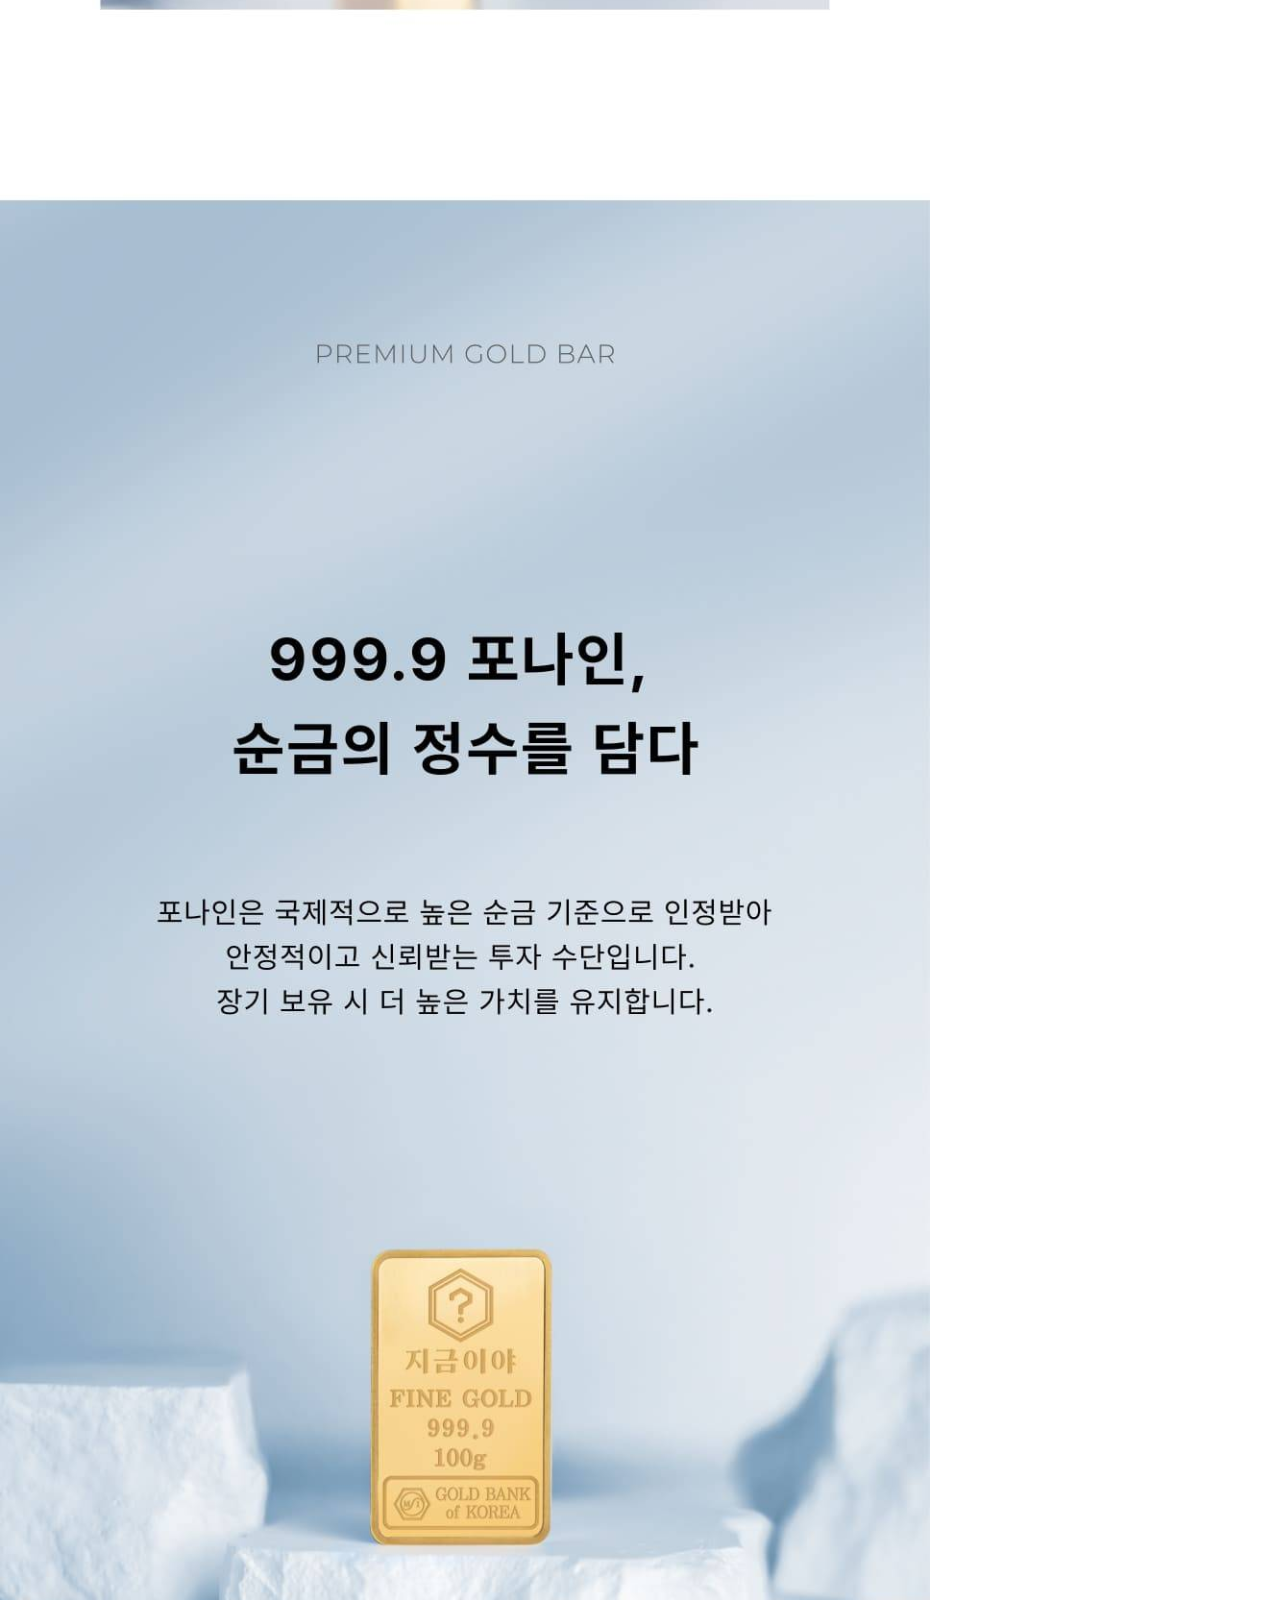
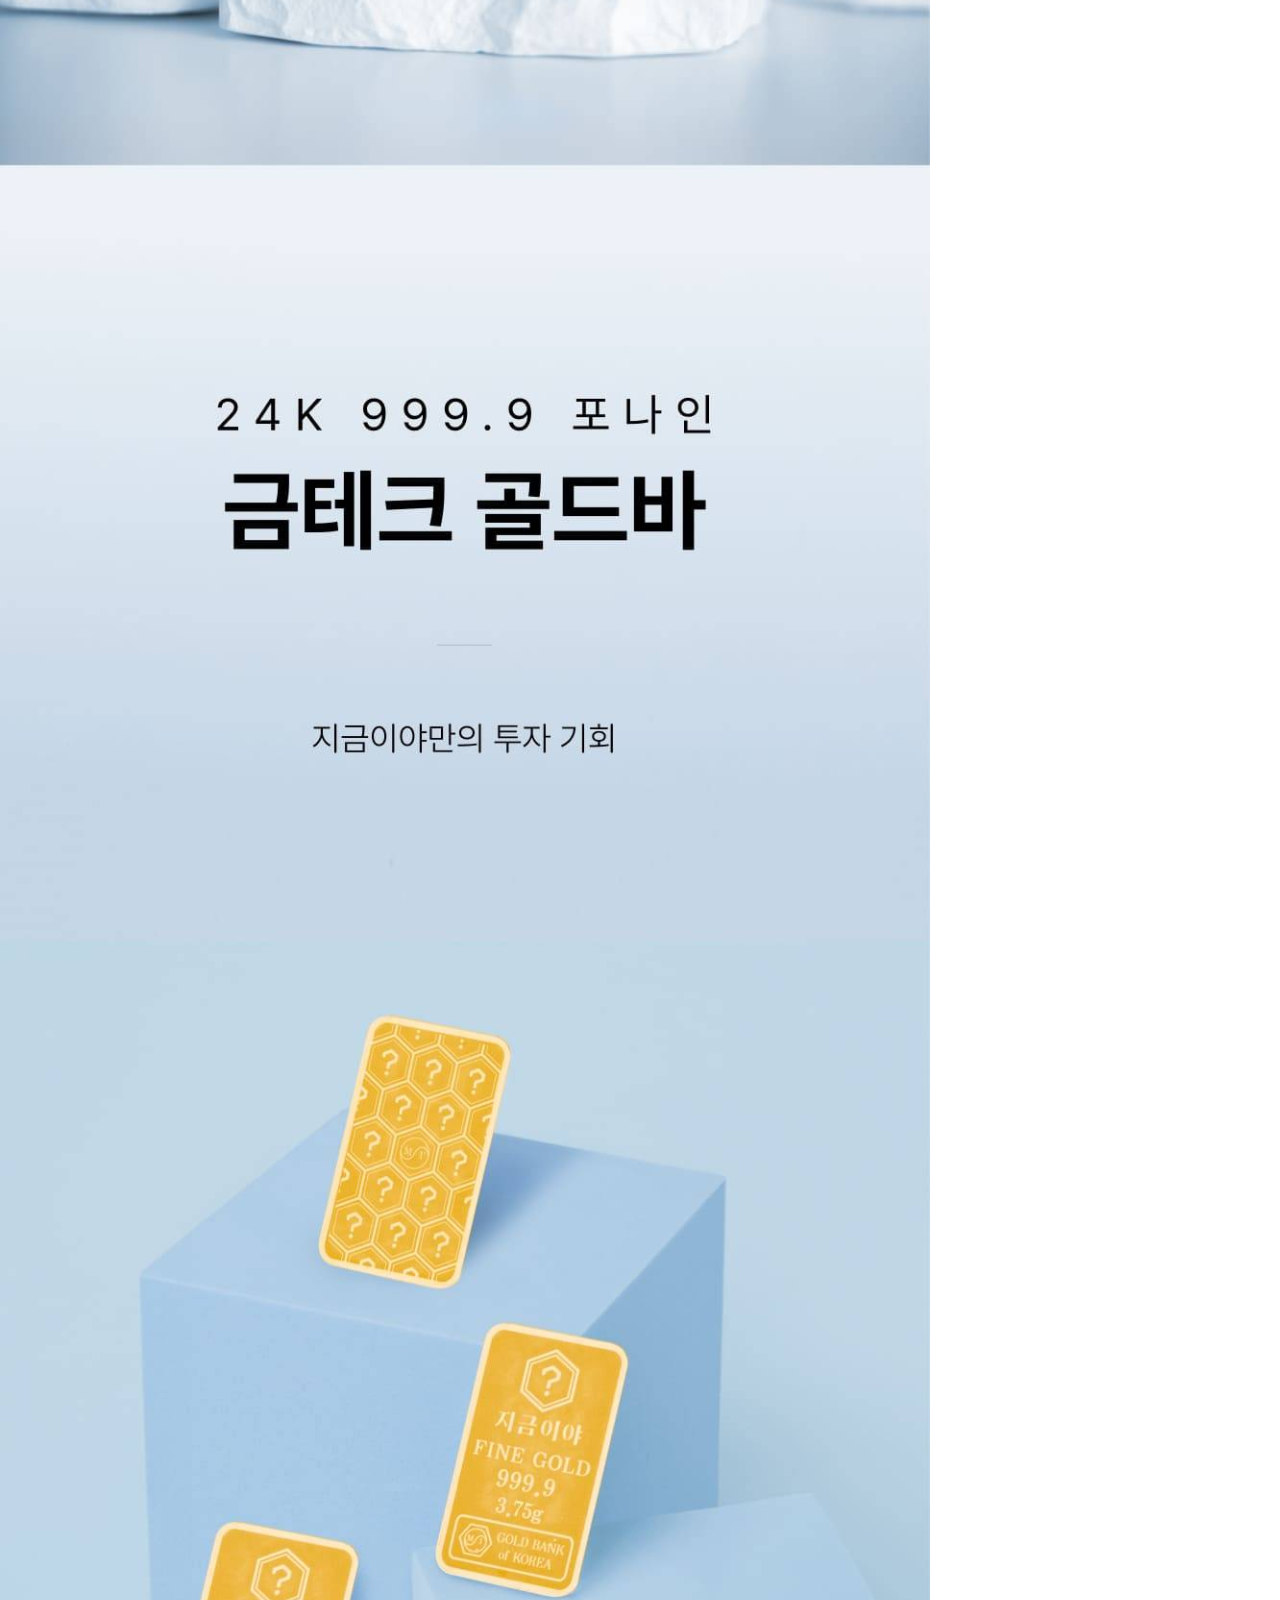
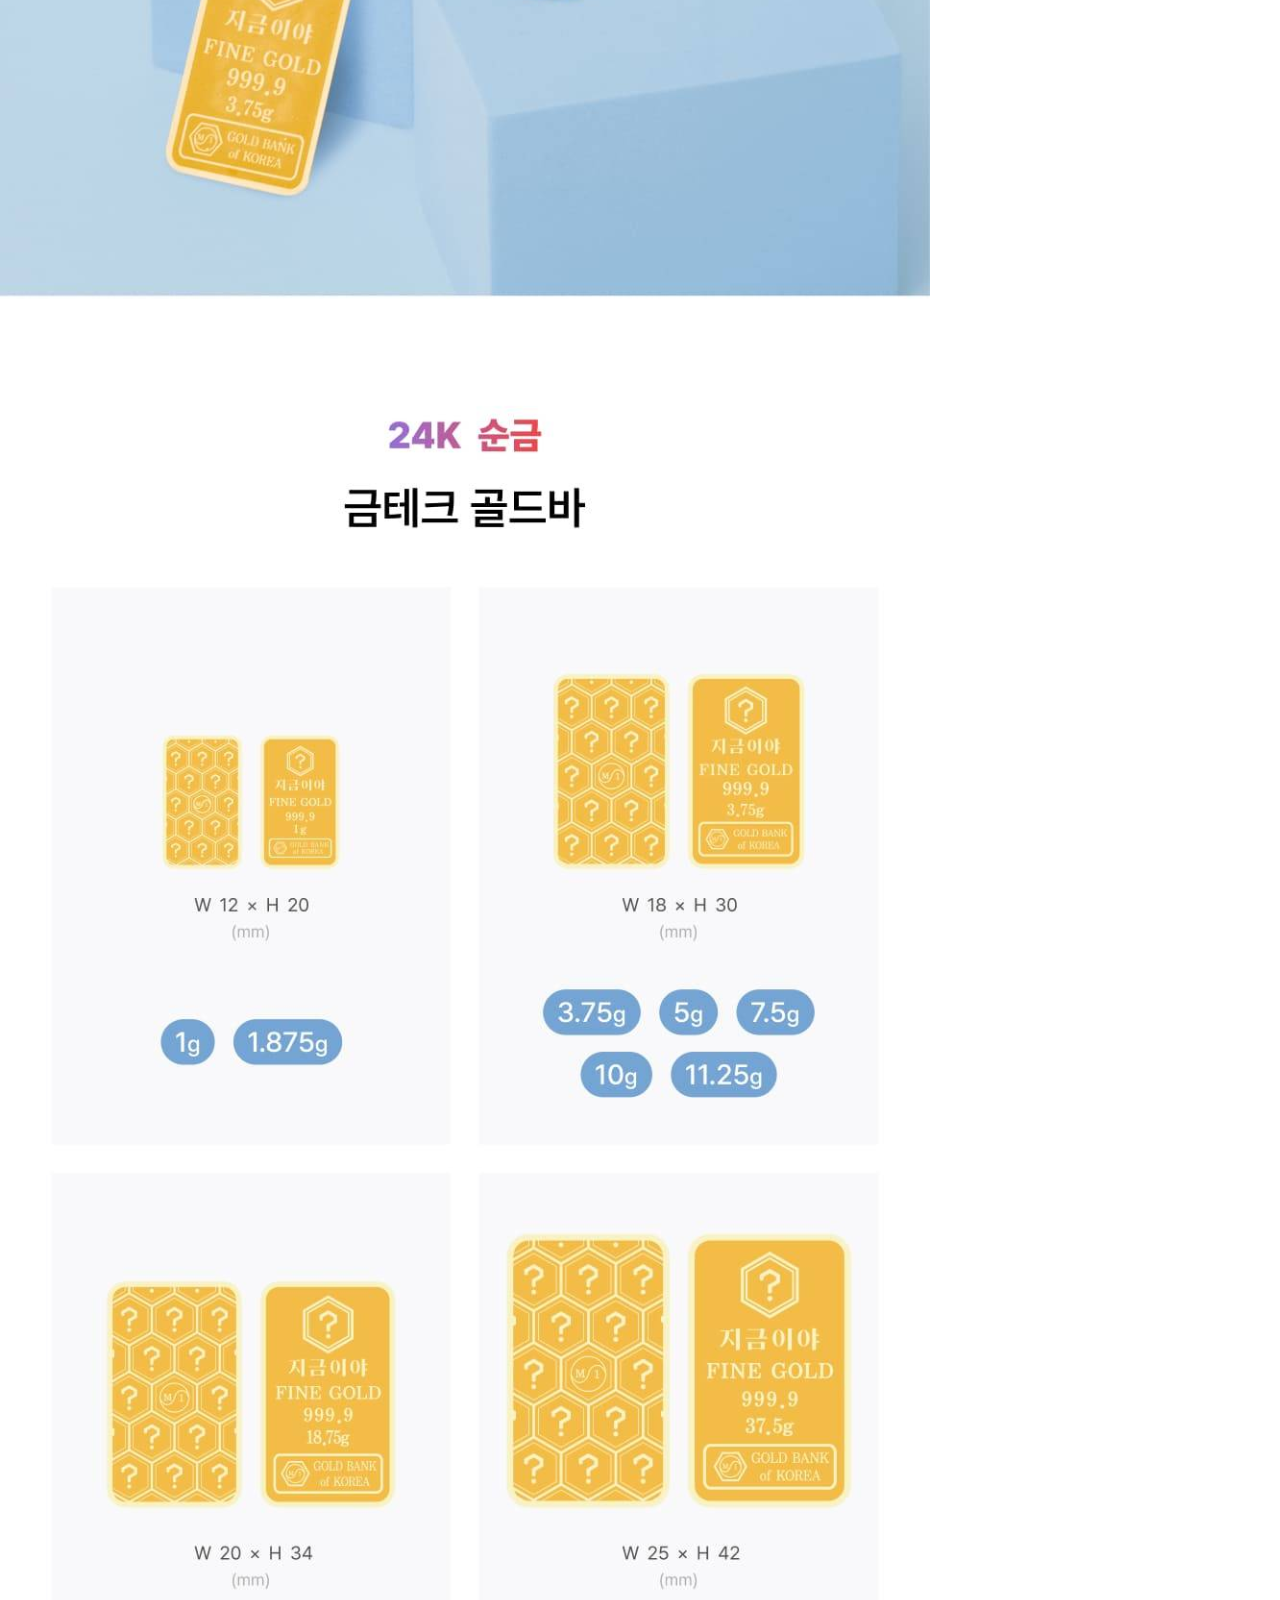
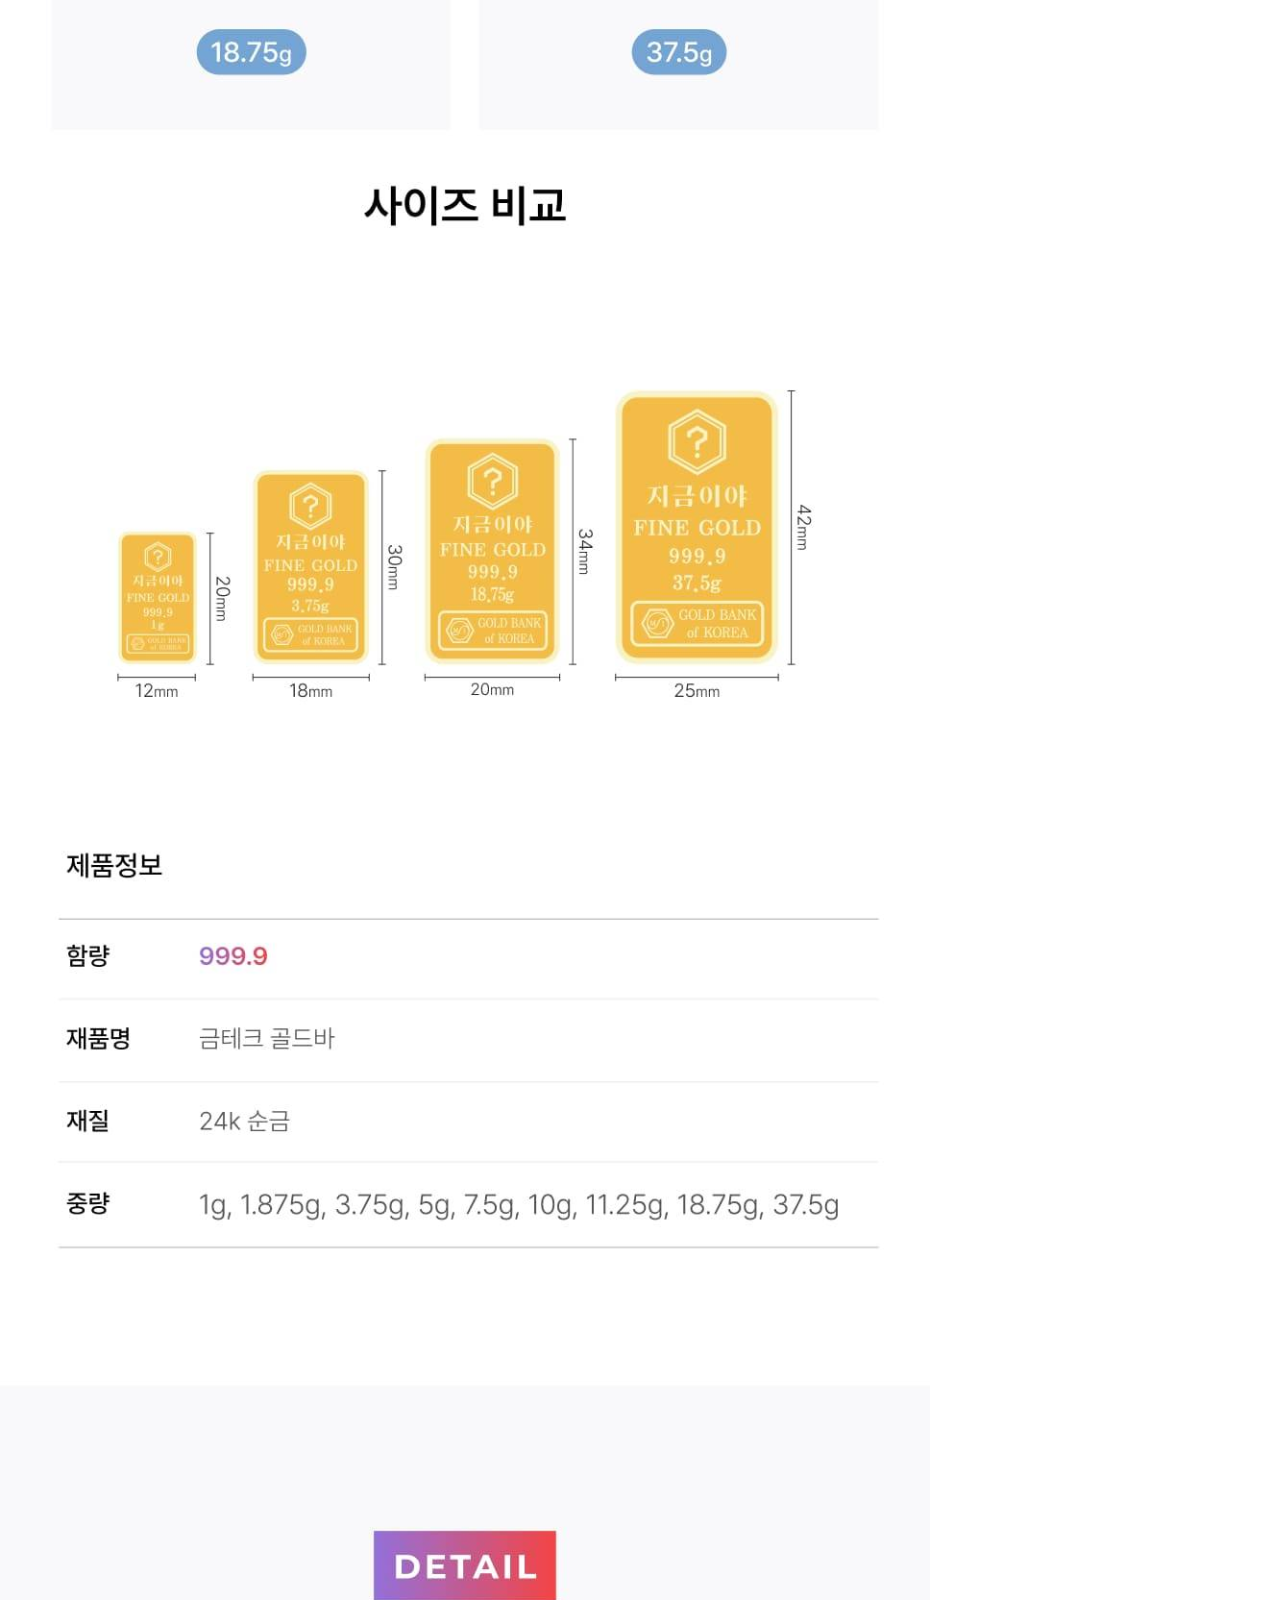
==== commit 38f25dcf: "0409 edit" ====
--- a/sub.html
+++ b/sub.html
@@ -4,7 +4,7 @@
 <head>
     <meta charset="UTF-8" />
     <meta name="viewport" content="width=device-width, initial-scale=1.0" />
-    <title>Document</title>
+    <title>[지금이야] 24K 순금 999.9 포나인 금테크 골드바 3.75g - 이마트몰</title>
     <link rel="stylesheet" href="css/reset.css">
     <link rel="stylesheet" href="css/common.css">
     <link rel="stylesheet" href="css/sub.css">
@@ -314,6 +314,67 @@
                     <div id="productDetail">
                         <img src="img/product_detail_1.jpg" alt="product_detail">
                     </div>
+                    <button>상세정보 접기 ▲</button>
+                    <h4>상품필수정보</h4>
+                    <table class="required_info">             
+                        <tr>
+                            <th>소재/순도/밴드재질</th>
+                            <td>상세페이지 참조</td>
+                        </tr>
+                        <tr>
+                            <th>중량</th>
+                            <td>상세페이지 참조</td>
+                        </tr>
+                        <tr>
+                            <th>치수</th>
+                            <td>상세페이지 참조</td>
+                        </tr>
+                        <tr>
+                            <th>착용 시,주의사항</th>
+                            <td>상세페이지 참조</td>
+                        </tr>
+                        <tr>
+                            <th>제품주요사항</th>
+                            <td>상세페이지 참조</td>
+                        </tr>
+                        <tr>
+                            <th>보증서 제공여부</th>
+                            <td>상세페이지 참조</td>
+                        </tr>
+                        <tr>
+                            <th>품질보증기준</th>
+                            <td>관련 법 및 소비자 분쟁해결 규정에 따름</td>
+                        </tr>
+                        <tr>
+                            <th>A/S책임자 및 전화번호</th>
+                            <td>(고객센터) 상세페이지 참조</td>
+                        </tr>
+                        <tr>
+                            <th>제조자/수입자</th>
+                            <td>(주)지금이야/해당사항 없음</td>
+                        </tr>
+                        <tr>
+                            <th>제조국</th>
+                            <td>한국</td>
+                        </tr>                
+                    </table>
+                    <table class="exchange_info">
+                        <tr>
+                            <th>교환/반품 주소</th>
+                            <td>(03134) 서울특별시 종로구 봉익동 12-13 곡천빌딩 1층 조은인테리어진열장</td>
+                        </tr>
+                    </table>
+                    <div class="report">
+                        <span>상품 정보에 문제가 있나요?</span>
+                        <span class="contact">신고하기 ></span>
+                    </div>
+                    <h4>고객리뷰(290건)</h4>
+                    <div class="review_rating">
+                        <p>4.9</p>
+                        <span>총 290건 리뷰</span>
+                    </div>
+                    <p class="review_desc">※ 리뷰 등록, 수정, 삭제 및 상세 내용은 [MY SSG > 나의 활동관리 > 상품 리뷰]에서 확인하실 수 있습니다.</p>
+ 
                 </div>
                 <div id="aside">
                     <div class="boxTop">
--- a/css/sub.css
+++ b/css/sub.css
@@ -317,6 +317,7 @@
   height: 110px;
   margin: 20px 0 0 0;
   padding: 15px 15px;
+  background-color: #f8f8f8;
 }
 .orderSection {
   /* display: flex; */
@@ -529,6 +530,77 @@
   width: 930px;
   float: left;
 }
+#leftBox button {
+  width: 100%;
+  height: 60px;
+  font-size: 18px;
+  font-weight: bold;
+  background-color: white;
+  border: 1px solid #666;
+}
+#leftBox h4 {
+  font-size: 22px;
+  font-weight: bold;
+  height: 38px;
+  margin-top: 80px;
+  padding-bottom: 12px;
+  border-bottom: 1px solid #000;
+}
+#leftBox table {
+  width: 100%;
+  font-size: 14px;
+  border-collapse: collapse;
+}
+#leftBox table tr {
+  height: 53px;
+  text-align: left;
+  padding:15px 0;
+  border-bottom: 1px solid #ccc;
+}
+#leftBox .exchange_info {
+  margin-top: 45px;
+  border-top: 1px solid #000;
+  padding: 15px 0;
+}
+#leftBox .report {
+  height: 45px;
+  margin-top: 40px;
+  background-color:  #ccc;
+  font-size: 14px;
+  padding: 15px 0;
+}
+#leftBox span {
+  padding: 0 15px;
+}
+#leftBox .contact {
+  padding: 0 15px;
+  float: right;
+}
+#leftBox .review_rating {
+  height: 103px;
+  margin: 20px 0 20px;
+  padding: 6px 0 20px;
+  border: 1px solid #ccc;
+  text-align: center;
+}
+#leftBox .review_rating p {
+  font-size: 40px;
+  font-weight: bold;
+}
+#leftBox .review_rating p::before {
+  font-size: 20px;
+  color: #ff5452;
+  content: "★★★★★";
+}
+#leftBox .review_rating span {
+  font-size: 14px;
+}
+#leftBox .review_desc {
+  font-size: 13px;
+  color: #727272;
+  margin: 20px 0 20px;
+}
+
 .tabBar{
   width: 100%;
   height: 54px;
